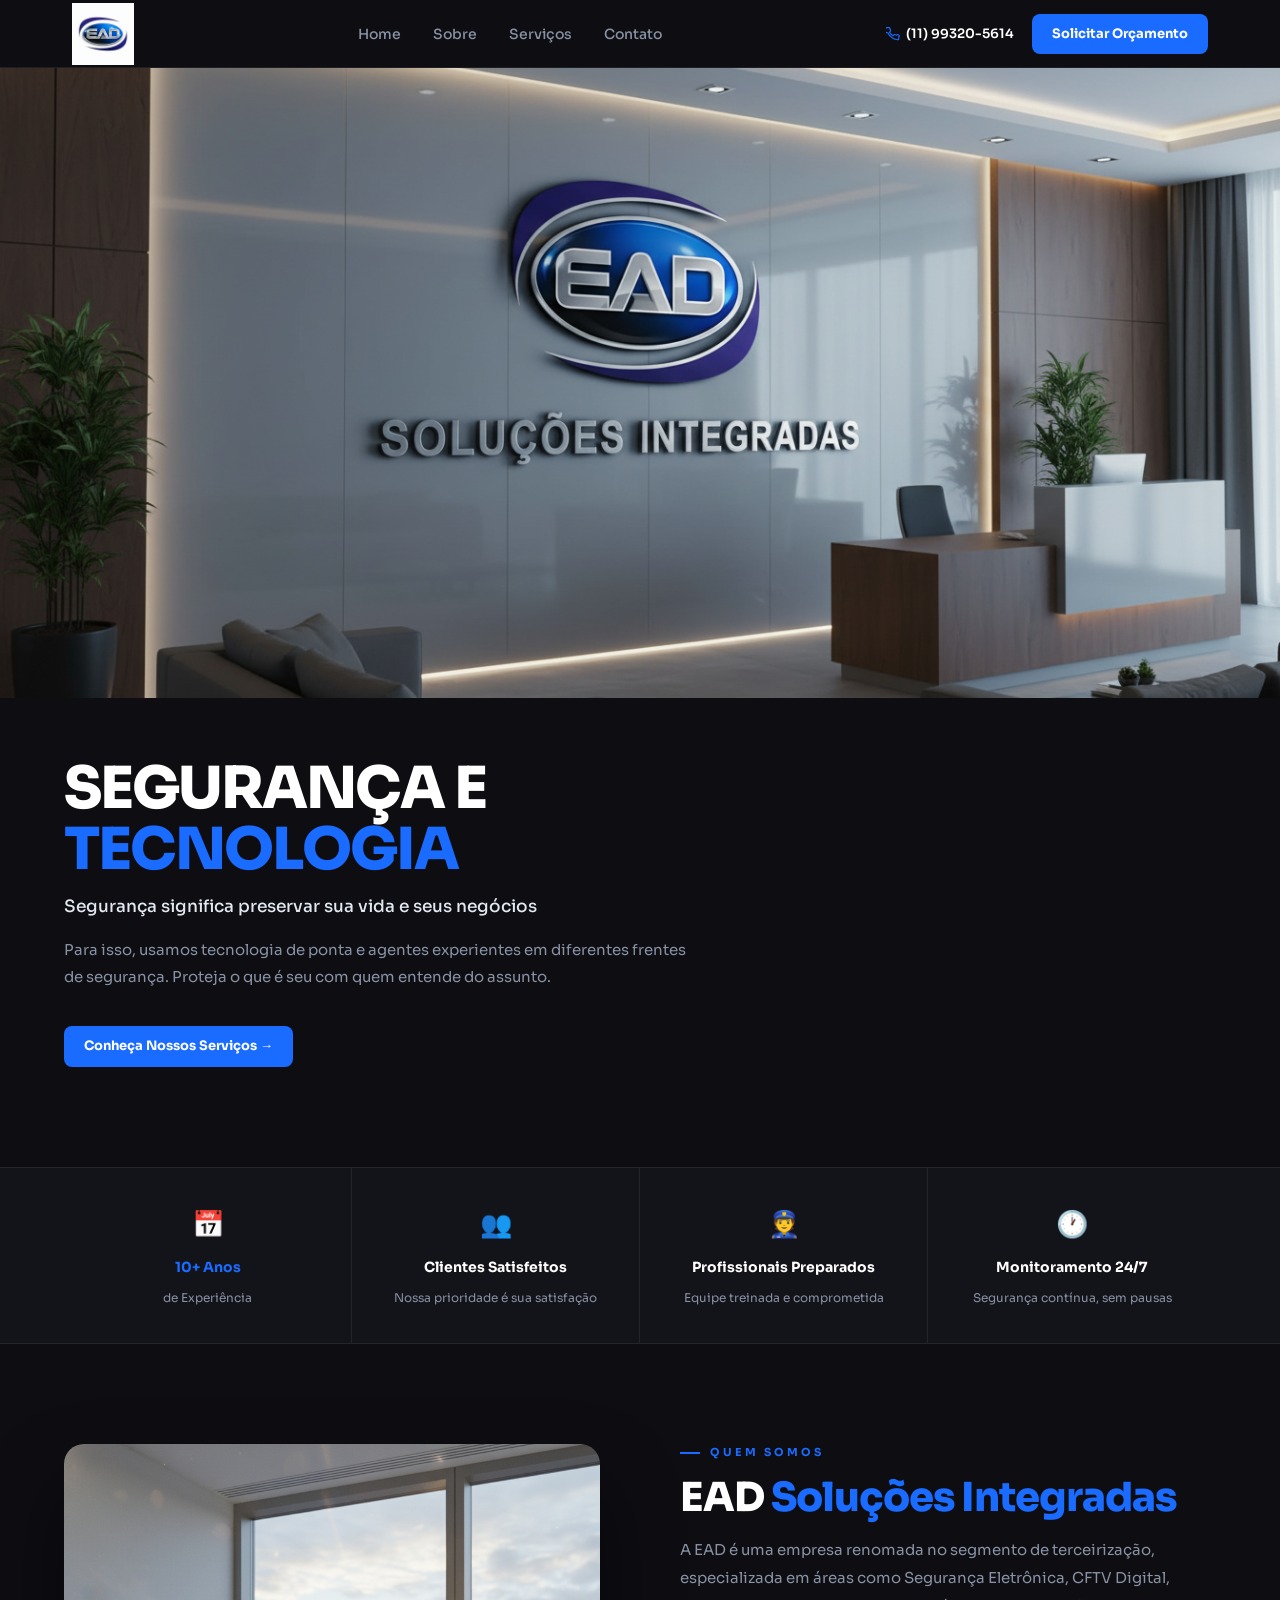
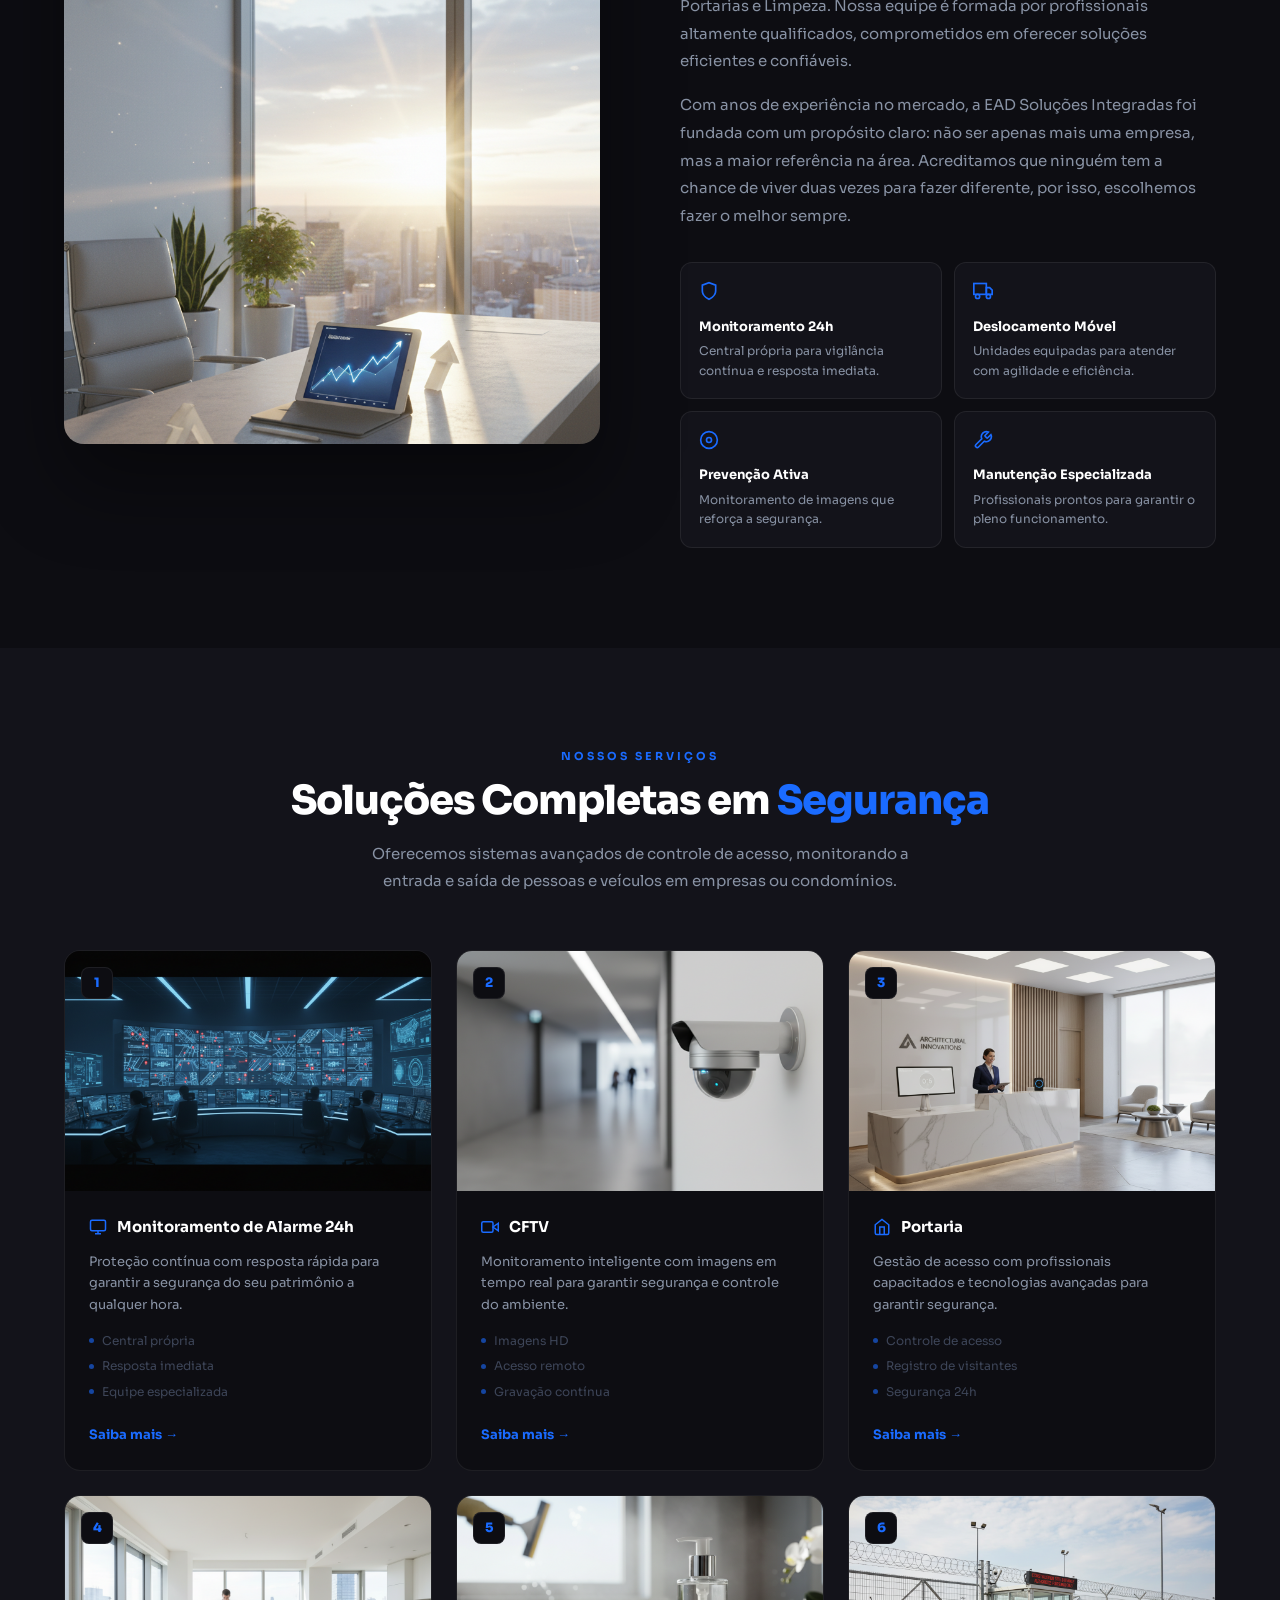
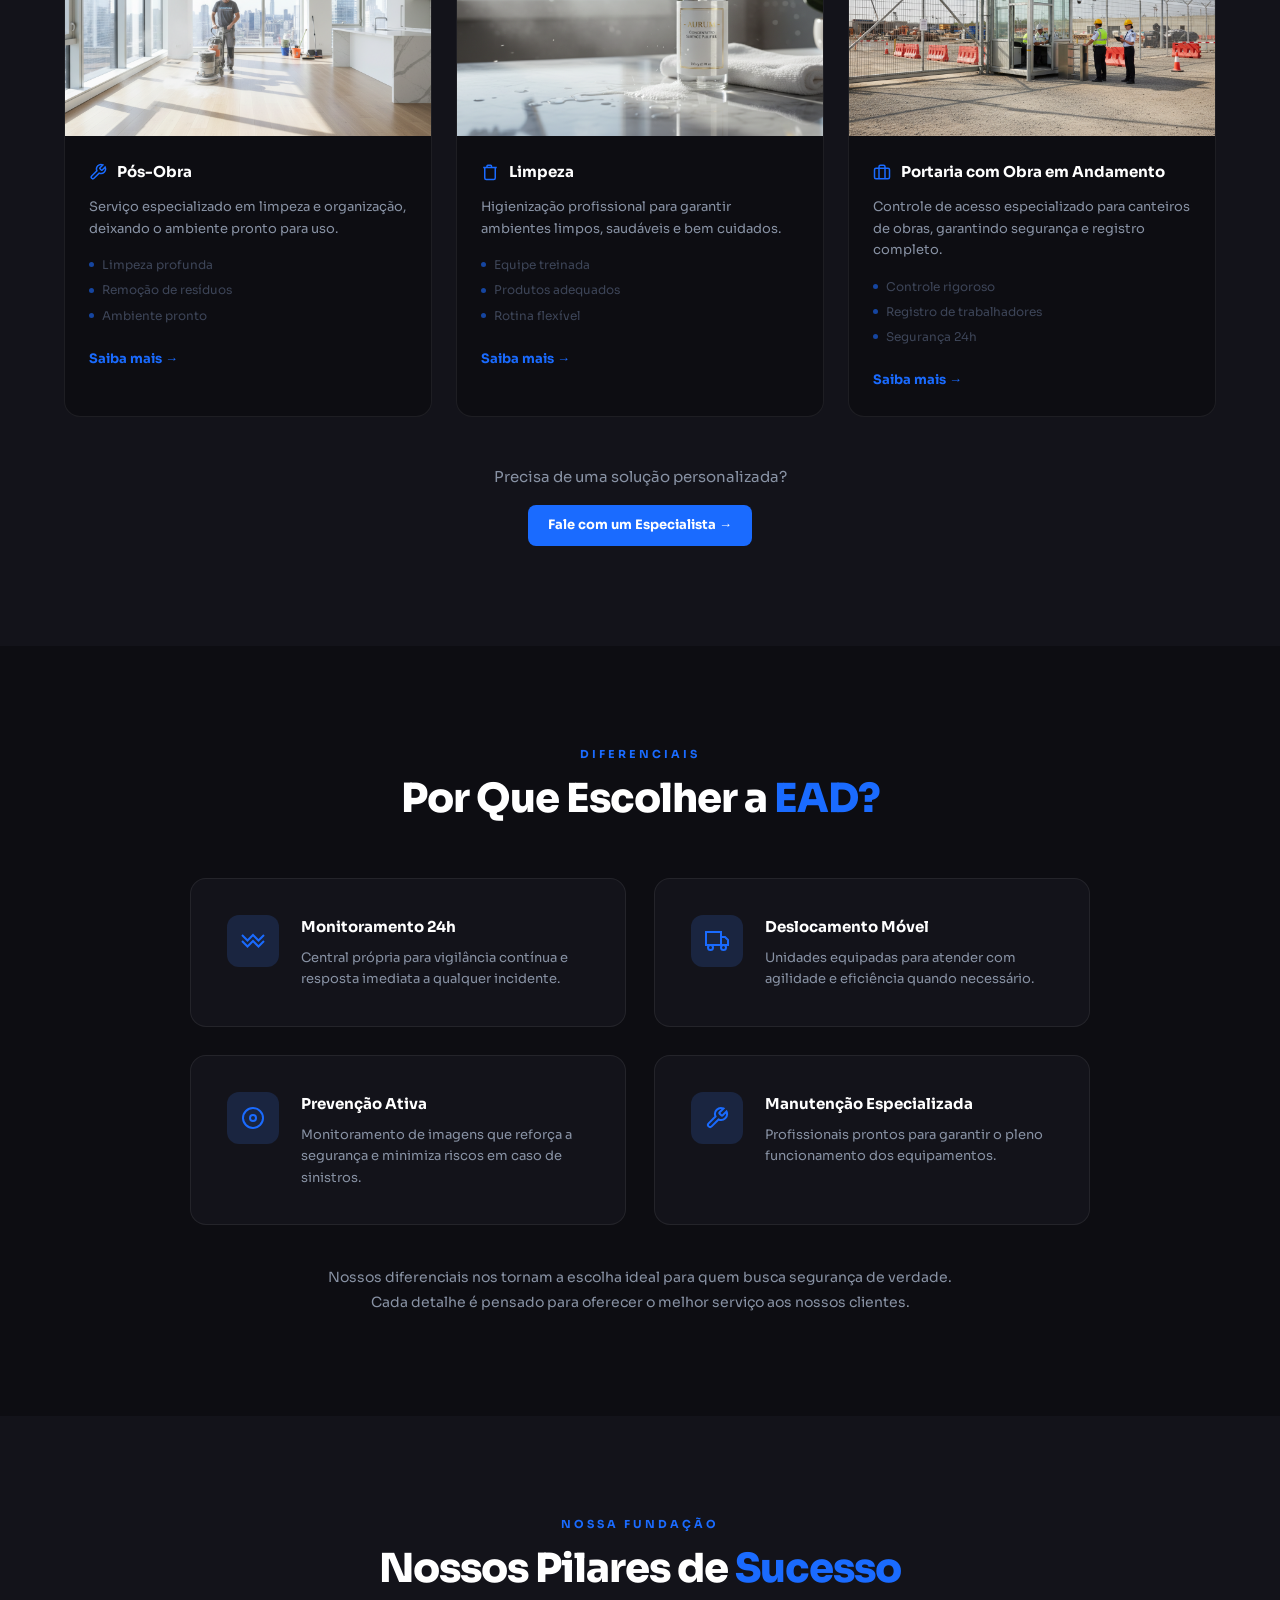
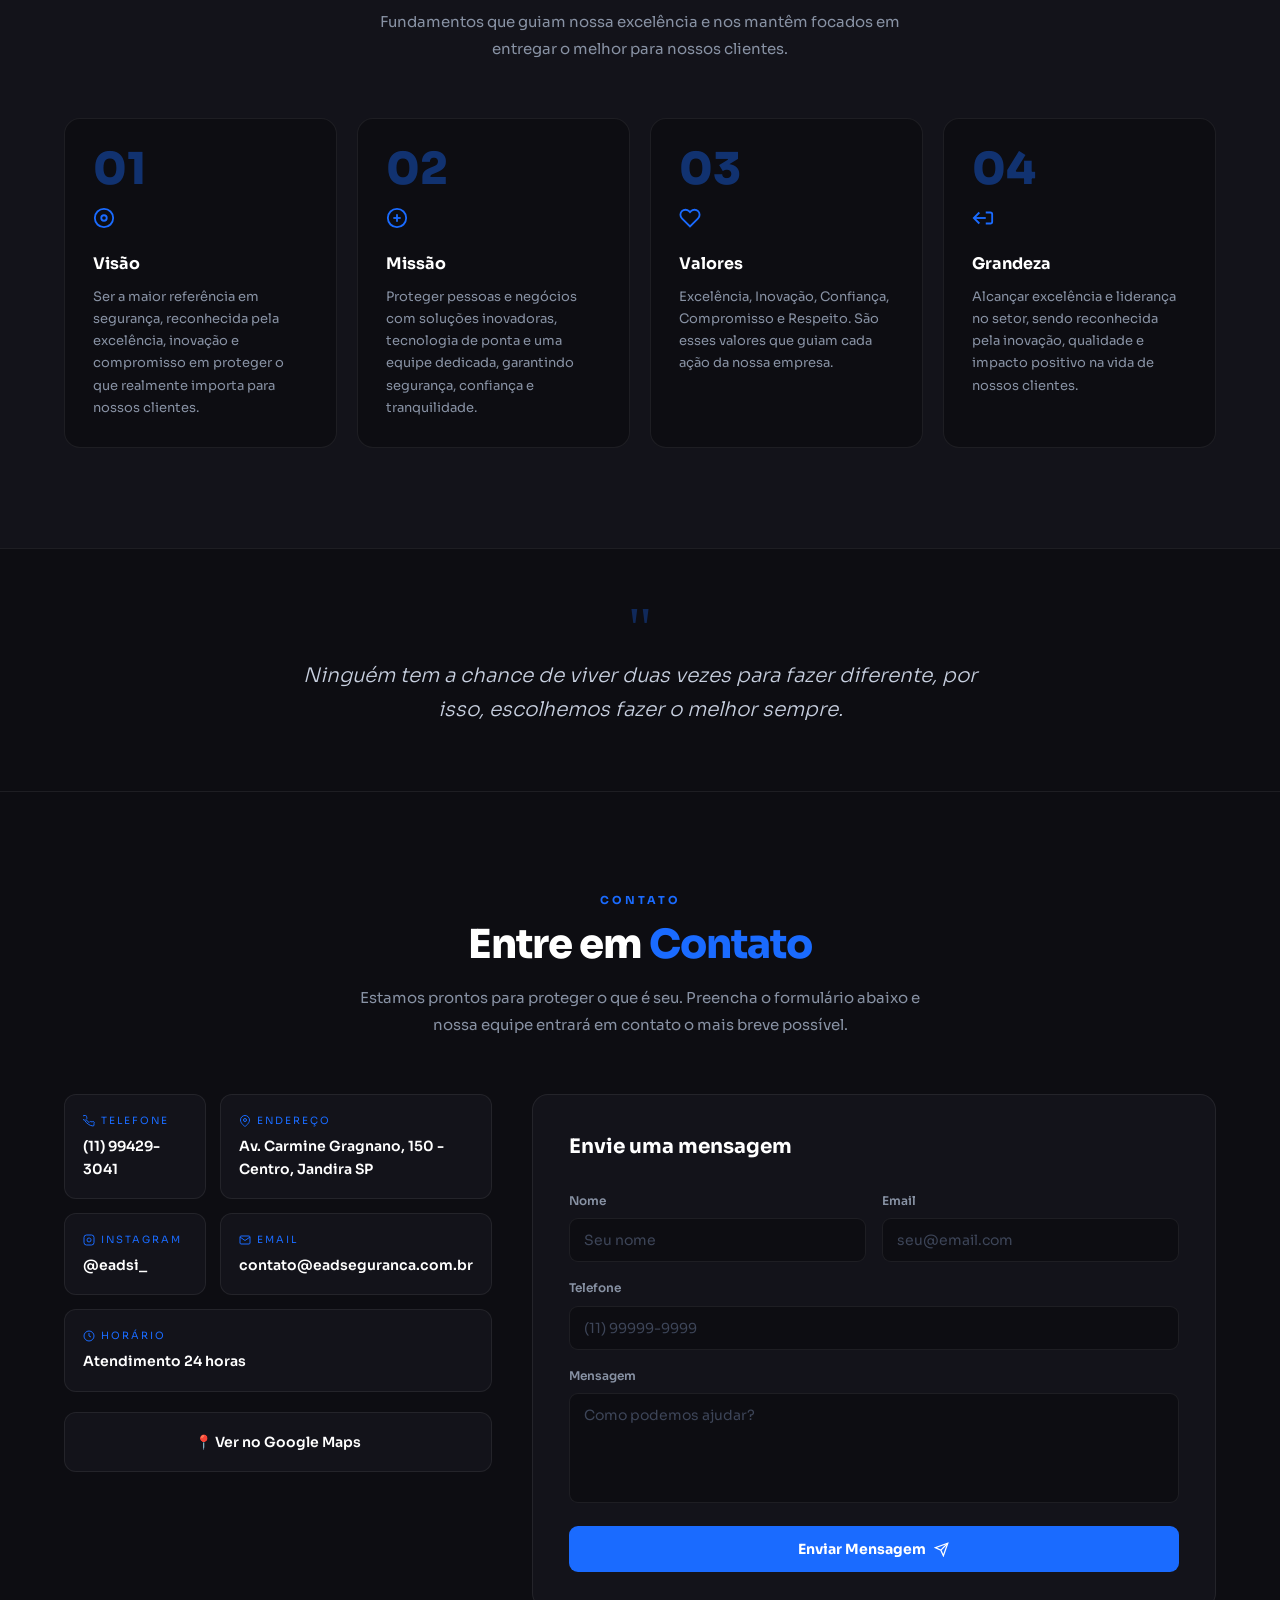
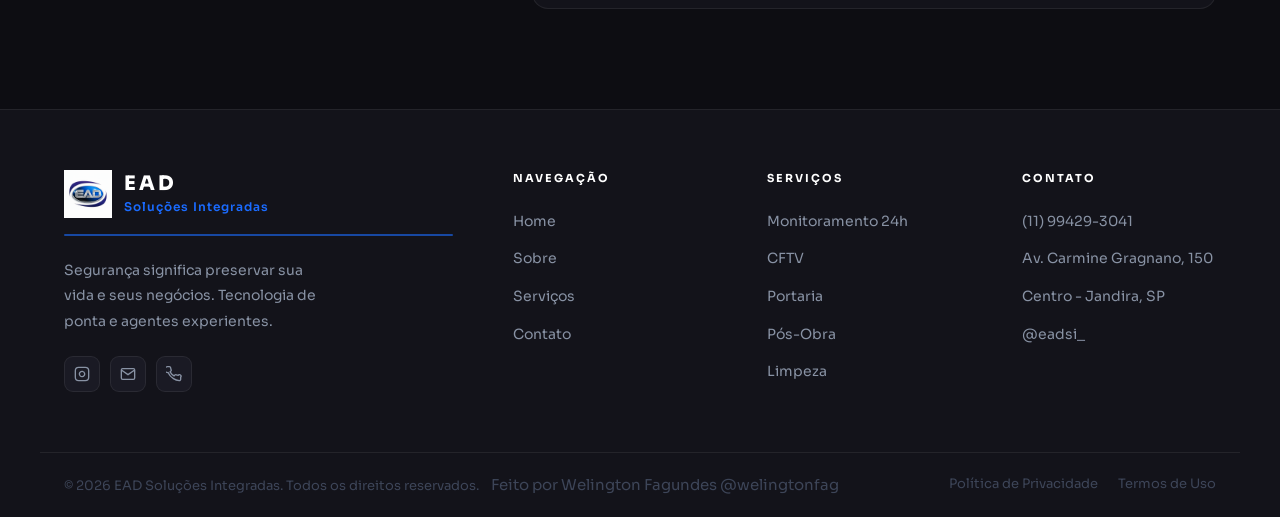
==== index.html @ 801113e3 "Update index.html" ====
<!DOCTYPE html>
<html lang="pt-BR">
<head>
<meta charset="UTF-8">
<meta name="viewport" content="width=device-width, initial-scale=1.0">
<title>EAD Soluções Integradas</title>
<link href="https://fonts.googleapis.com/css2?family=Sora:wght@300;400;500;600;700;800&display=swap" rel="stylesheet">
<style>
:root{--blue:#1a6bff;--blue-dark:#1455cc;--bg:#0d0d12;--bg2:#13131a;--border:rgba(255,255,255,0.07);--muted:#8892a4;--subtle:#3d4558;--max:1200px}
*,*::before,*::after{margin:0;padding:0;box-sizing:border-box}
html{scroll-behavior:smooth}
body{background:var(--bg);color:#fff;font-family:'Sora',sans-serif;overflow-x:hidden;line-height:1.6}
img{display:block}a{text-decoration:none;color:inherit}
::-webkit-scrollbar{width:3px}::-webkit-scrollbar-thumb{background:var(--blue)}
.container{max-width:var(--max);margin:0 auto;padding:0 24px}
nav{position:fixed;top:0;left:0;right:0;z-index:999;background:#0d0d12;border-bottom:1px solid var(--border);height:68px}
.nav-inner{max-width:var(--max);margin:0 auto;padding:0 32px;height:68px;display:flex;align-items:center;justify-content:space-between}
.logo{display:flex;align-items:center;gap:12px}
.logo-text .l1{font-size:20px;font-weight:800;letter-spacing:3px;color:#fff;line-height:1.1}
.logo-text .l2{font-size:12px;color:var(--blue);font-weight:600;letter-spacing:1px;margin-top:2px}
.nav-menu{display:flex;align-items:center;gap:32px;list-style:none}
.nav-menu a{font-size:14px;font-weight:500;color:var(--muted);transition:color .2s}
.nav-menu a:hover{color:#fff}
.nav-right{display:flex;align-items:center;gap:18px}
.nav-tel{font-size:13px;font-weight:600;color:#fff;display:flex;align-items:center;gap:6px}
.nav-tel svg{color:var(--blue)}
.btn{display:inline-flex;align-items:center;gap:6px;padding:10px 20px;border-radius:8px;font-family:'Sora',sans-serif;font-size:13px;font-weight:700;cursor:pointer;border:none;transition:all .2s}
.btn-primary{background:var(--blue);color:#fff}
.btn-primary:hover{background:var(--blue-dark);transform:translateY(-1px)}
.btn-ghost{background:transparent;border:1px solid rgba(255,255,255,0.2);color:#fff}
.btn-ghost:hover{border-color:var(--blue);color:var(--blue)}
.hamburger{display:none;flex-direction:column;gap:5px;cursor:pointer;padding:4px}
.hamburger span{display:block;width:22px;height:2px;background:#fff;border-radius:2px}
.hero{padding-top:68px}
.hero-img{width:100%;height:70vh;object-fit:cover;object-position:center center;display:block}
.hero-content{max-width:var(--max);margin:0 auto;padding:60px 24px 0}
.hero-label{font-size:11px;font-weight:700;color:var(--blue);letter-spacing:3px;text-transform:uppercase;margin-bottom:20px;display:flex;align-items:center;gap:10px}
.hero-label::before{display:none}
.hero h1{font-size:58px;font-weight:800;line-height:1.06;letter-spacing:-2px;margin-bottom:12px;color:#fff}
.hero h1 .accent{color:var(--blue);display:block}
.hero-sub{font-size:17px;color:#e2e8f0;font-weight:500;margin-bottom:16px}
.hero-desc{font-size:15px;color:var(--muted);line-height:1.8;margin-bottom:36px;max-width:640px}
.hero-btns{display:flex;gap:12px;margin-bottom:40px;flex-wrap:wrap}
.hero-meta{display:flex;gap:24px;align-items:center;flex-wrap:wrap;margin-bottom:48px}
.hero-meta-item{display:flex;align-items:center;gap:7px;font-size:13px;color:var(--muted)}
.hero-meta-item svg{color:var(--blue);flex-shrink:0}
.pillars-bar{background:var(--bg2);border-top:1px solid var(--border);border-bottom:1px solid var(--border)}
.pillars-bar-inner{max-width:var(--max);margin:0 auto;padding:0 24px;display:grid;grid-template-columns:repeat(4,1fr)}
.pbar-item{padding:36px 24px;text-align:center;border-right:1px solid var(--border);display:flex;flex-direction:column;align-items:center;gap:10px}
.pbar-item:last-child{border-right:none}
.pbar-icon{font-size:26px}
.pbar-title{font-size:14px;font-weight:700;color:#fff}
.pbar-sub{font-size:12px;color:var(--muted)}
section{padding:100px 0}
.section-tag{font-size:11px;font-weight:700;color:var(--blue);letter-spacing:3px;text-transform:uppercase;margin-bottom:14px;display:flex;align-items:center;gap:10px}
.section-tag::before{content:'';display:block;width:20px;height:2px;background:var(--blue)}
.section-title{font-size:40px;font-weight:800;line-height:1.12;letter-spacing:-1px;margin-bottom:16px}
.section-title .accent{color:var(--blue)}
.section-desc{font-size:15px;color:var(--muted);line-height:1.8;max-width:580px}
.sobre{background:var(--bg)}
.sobre-inner{max-width:var(--max);margin:0 auto;padding:100px 24px;display:grid;grid-template-columns:1fr 1fr;gap:80px;align-items:start}
.sobre-img-wrap{position:relative}
.sobre-img-frame{border-radius:20px;overflow:hidden;box-shadow:0 40px 80px rgba(0,0,0,0.4)}
.sobre-img-frame img{width:100%;height:600px;object-fit:cover;object-position:top center}
.servicos{background:var(--bg2)}
.servicos-header{text-align:center;margin-bottom:56px}
.servicos-header .section-tag{justify-content:center}
.servicos-header .section-tag::before{display:none}
.servicos-header .section-desc{margin:0 auto}
.servicos-grid{display:grid;grid-template-columns:repeat(3,1fr);gap:24px}
.scard{background:var(--bg);border-radius:16px;overflow:hidden;border:1px solid var(--border);transition:transform .3s,border-color .3s,box-shadow .3s}
.scard:hover{transform:translateY(-6px);border-color:rgba(26,107,255,.3);box-shadow:0 20px 60px rgba(0,0,0,0.4)}
.scard-img-wrap{position:relative;overflow:hidden}
.scard-img{width:100%;height:240px;object-fit:cover;display:block}
.scard-num{position:absolute;top:16px;left:16px;background:#0d0d12;width:32px;height:32px;border-radius:8px;display:flex;align-items:center;justify-content:center;font-size:13px;font-weight:800;color:var(--blue);border:1px solid var(--border)}
.scard-body{padding:24px}
.scard-title{display:flex;align-items:center;gap:10px;margin-bottom:12px}
.scard-title svg{color:var(--blue);flex-shrink:0;width:18px;height:18px}
.scard-title h3{font-size:15px;font-weight:700}
.scard-body>p{font-size:13px;color:var(--muted);line-height:1.65;margin-bottom:16px}
.scard-tags{display:flex;flex-direction:column;gap:6px;margin-bottom:20px}
.scard-tag{font-size:12px;color:var(--subtle);display:flex;align-items:center;gap:8px}
.scard-tag::before{content:'';width:5px;height:5px;border-radius:50%;background:rgba(26,107,255,.6);flex-shrink:0}
.scard-link{font-size:13px;font-weight:700;color:var(--blue);display:inline-flex;align-items:center;gap:6px;cursor:pointer;background:none;border:none;font-family:'Sora',sans-serif;transition:gap .2s}
.scard-link:hover{gap:10px}
.servicos-cta{text-align:center;margin-top:48px}
.servicos-cta p{font-size:15px;color:var(--muted);margin-bottom:16px}
.modal-overlay{display:none;position:fixed;inset:0;background:#000000cc;z-index:1000;align-items:center;justify-content:center;padding:24px}
.modal-overlay.open{display:flex}
.modal-box{background:var(--bg2);border:1px solid var(--border);border-radius:20px;padding:40px;max-width:560px;width:100%;position:relative;max-height:80vh;overflow-y:auto}
.modal-close{position:absolute;top:16px;right:16px;background:#1a1a24;border:none;color:#fff;width:32px;height:32px;border-radius:8px;cursor:pointer;font-size:18px;display:flex;align-items:center;justify-content:center}
.modal-icon{color:var(--blue);margin-bottom:16px}
.modal-icon svg{width:32px;height:32px}
.modal-box h3{font-size:22px;font-weight:800;margin-bottom:12px}
.modal-box p{font-size:14px;color:var(--muted);line-height:1.8;margin-bottom:12px}
.modal-tags{display:flex;flex-wrap:wrap;gap:8px;margin-top:20px}
.modal-tag{background:#1a2540;border:1px solid rgba(26,107,255,.2);color:var(--blue);padding:6px 14px;border-radius:20px;font-size:12px;font-weight:600}
.diferenciais{background:var(--bg)}
.dif-header{text-align:center;margin-bottom:56px}
.dif-header .section-tag{justify-content:center}
.dif-header .section-tag::before{display:none}
.dif-grid{display:grid;grid-template-columns:repeat(2,1fr);gap:28px;max-width:900px;margin:0 auto}
.dif-card{background:var(--bg2);border:1px solid var(--border);border-radius:16px;padding:36px;display:flex;gap:22px;align-items:flex-start;transition:border-color .2s}
.dif-card:hover{border-color:rgba(26,107,255,.35)}
.dif-icon-wrap{width:52px;height:52px;flex-shrink:0;background:#1a2540;border-radius:12px;display:flex;align-items:center;justify-content:center;color:var(--blue)}
.dif-icon-wrap svg{width:24px;height:24px}
.dif-card h3{font-size:15px;font-weight:700;margin-bottom:8px}
.dif-card p{font-size:13px;color:var(--muted);line-height:1.65}
.dif-footer{text-align:center;margin-top:40px;color:var(--muted);font-size:14px;line-height:1.8}
.pilares{background:var(--bg2)}
.pilares-header{text-align:center;margin-bottom:56px}
.pilares-header .section-tag{justify-content:center}
.pilares-header .section-tag::before{display:none}
.pilares-header .section-desc{margin:0 auto}
.pilares-grid{display:grid;grid-template-columns:repeat(4,1fr);gap:20px}
.pilar-card{background:var(--bg);border:1px solid var(--border);border-radius:16px;padding:28px;transition:border-color .2s,transform .2s}
.pilar-card:hover{border-color:rgba(26,107,255,.35);transform:translateY(-3px)}
.pilar-num{font-size:44px;font-weight:900;color:rgba(26,107,255,.4);line-height:1;margin-bottom:16px}
.pilar-icon{color:var(--blue);margin-bottom:14px}
.pilar-icon svg{width:22px;height:22px}
.pilar-card h3{font-size:16px;font-weight:700;margin-bottom:10px}
.pilar-card p{font-size:13px;color:var(--muted);line-height:1.7}
.quote-section{background:var(--bg);border-top:1px solid var(--border);border-bottom:1px solid var(--border);padding:64px 24px;text-align:center}
.quote-inner{max-width:720px;margin:0 auto}
.quote-mark{font-size:60px;color:var(--blue);opacity:.3;line-height:.5;margin-bottom:16px;font-family:Georgia,serif}
.quote-section blockquote{font-size:20px;font-style:italic;color:#c8d0e0;line-height:1.7;font-weight:300}
.contato{background:var(--bg)}
.contato-header{text-align:center;margin-bottom:56px}
.contato-header .section-tag{justify-content:center}
.contato-header .section-tag::before{display:none}
.contato-header .section-desc{margin:0 auto}
.contato-grid{display:grid;grid-template-columns:1fr 1.6fr;gap:40px}
.contact-info-grid{display:grid;grid-template-columns:1fr 1fr;gap:14px;margin-bottom:20px}
.ccard{background:var(--bg2);border:1px solid var(--border);border-radius:12px;padding:18px;transition:border-color .2s}
.ccard:hover{border-color:rgba(26,107,255,.35)}
.ccard-label{font-size:10px;color:var(--blue);letter-spacing:2px;text-transform:uppercase;margin-bottom:6px;display:flex;align-items:center;gap:6px}
.ccard-label svg{width:12px;height:12px}
.ccard-value{font-size:14px;font-weight:600;color:#fff}
.ccard-full{grid-column:span 2}
.map-frame{display:none}
.map-link{display:flex;background:var(--bg2);border:1px solid var(--border);border-radius:12px;padding:18px;align-items:center;justify-content:center;color:#fff;text-decoration:none;font-weight:600;font-size:14px;margin-top:14px;gap:10px}
.form-box{background:var(--bg2);border:1px solid var(--border);border-radius:16px;padding:36px}
.form-box h3{font-size:20px;font-weight:700;margin-bottom:28px}
.form-row{display:grid;grid-template-columns:1fr 1fr;gap:16px}
.fg{margin-bottom:16px}
.fg label{display:block;font-size:12px;color:var(--muted);margin-bottom:8px;font-weight:600}
.fg input,.fg textarea{width:100%;background:var(--bg);border:1px solid var(--border);color:#fff;padding:12px 14px;border-radius:9px;font-family:'Sora',sans-serif;font-size:14px;outline:none;transition:border-color .2s}
.fg input:focus,.fg textarea:focus{border-color:var(--blue)}
.fg input::placeholder,.fg textarea::placeholder{color:var(--subtle)}
.fg textarea{height:110px;resize:none}
.btn-submit{width:100%;background:var(--blue);color:#fff;border:none;padding:14px;font-family:'Sora',sans-serif;font-size:14px;font-weight:700;cursor:pointer;border-radius:9px;transition:background .2s;display:flex;align-items:center;justify-content:center;gap:8px}
.btn-submit:hover{background:var(--blue-dark)}
.footer{background:var(--bg2);border-top:1px solid var(--border)}
.footer-main{max-width:var(--max);margin:0 auto;padding:60px 24px;display:grid;grid-template-columns:2fr 1fr 1fr 1fr;gap:60px}
.footer-brand-logo{display:flex;align-items:center;gap:12px;margin-bottom:16px}
.footer-brand-logo .l1{font-size:20px;font-weight:800;letter-spacing:3px;color:#fff;line-height:1.1}
.footer-brand-logo .l2{font-size:12px;color:var(--blue);font-weight:600;letter-spacing:1px;margin-top:2px}
.footer-brand p{font-size:14px;color:var(--muted);line-height:1.8;margin-bottom:22px;max-width:260px}
.footer-divider{width:100%;height:2px;background:var(--blue);border-radius:2px;margin-bottom:22px;opacity:.6}
.socials{display:flex;gap:10px}
.social-link{width:36px;height:36px;border-radius:9px;background:#1a1a24;border:1px solid var(--border);display:flex;align-items:center;justify-content:center;color:var(--muted);transition:all .2s}
.social-link:hover{background:#1a2540;color:var(--blue);border-color:rgba(26,107,255,.3)}
.social-link svg{width:16px;height:16px}
.footer-col h4{font-size:11px;font-weight:700;letter-spacing:2px;text-transform:uppercase;color:#fff;margin-bottom:20px}
.footer-col ul{list-style:none;display:flex;flex-direction:column;gap:12px}
.footer-col ul a{font-size:14px;color:var(--muted);transition:color .2s}
.footer-col ul a:hover{color:#fff}
.footer-bottom{border-top:1px solid var(--border);max-width:var(--max);margin:0 auto;padding:20px 24px;display:flex;justify-content:space-between;align-items:center}
.footer-bottom p{font-size:13px;color:var(--subtle)}
.footer-bottom-links{display:flex;gap:20px}
.footer-bottom-links a{font-size:13px;color:var(--subtle);transition:color .2s}
.footer-bottom-links a:hover{color:#fff}
.mobile-menu{display:none;position:fixed;top:68px;left:0;right:0;bottom:0;background:#0d0d12;z-index:998;padding:32px 24px;flex-direction:column;gap:8px;overflow-y:auto}
.mobile-menu.open{display:flex}
.mobile-menu a{font-size:16px;font-weight:600;color:var(--muted);padding:12px 0;border-bottom:1px solid var(--border)}
.mobile-menu .btn{margin-top:16px;justify-content:center;font-size:15px;padding:14px}
@media(max-width:1024px){
  .hero h1{font-size:40px}
  .hero-content{padding:40px 24px 60px}
  .pillars-bar-inner{grid-template-columns:repeat(2,1fr)}
  .sobre-inner{grid-template-columns:1fr;padding:60px 24px;gap:48px}
  .servicos-grid{grid-template-columns:repeat(2,1fr)}
  .pilares-grid{grid-template-columns:repeat(2,1fr)}
  .contato-grid{grid-template-columns:1fr}
  .footer-main{grid-template-columns:1fr 1fr;gap:40px;padding:40px 24px}
}
@media(max-width:768px){
  html,body{overflow-x:hidden;width:100%}
  .nav-menu,.nav-tel{display:none}
  .hamburger{display:flex}
  .nav-inner{padding:0 16px}
  .hero-img{height:56vw;min-height:200px;max-height:320px}
  .hero-content{padding:28px 16px 40px}
  .hero h1{font-size:26px;letter-spacing:-1px}
  .hero-sub{font-size:14px}
  .hero-desc{font-size:13px;margin-bottom:24px}
  .hero-btns{flex-direction:column}
  .hero-btns .btn{justify-content:center;width:100%}
  .hero-meta{gap:12px;margin-bottom:28px}
  .pillars-bar-inner{grid-template-columns:1fr 1fr}
  .pbar-item{padding:18px 10px}
  .pbar-title{font-size:11px}
  .pbar-sub{font-size:10px}
  .sobre-inner{padding:40px 16px;gap:28px}
  .sobre-img-frame img{height:260px}
  section{padding:48px 0}
  .container{padding:0 16px}
  .section-title{font-size:24px}
  .servicos-grid{grid-template-columns:1fr}
  .scard-img{height:180px}
  .dif-grid{grid-template-columns:1fr}
  .dif-card{padding:20px;gap:14px}
  .pilares-grid{grid-template-columns:1fr}
  .quote-section{padding:40px 16px}
  .quote-section blockquote{font-size:15px}
  .contact-info-grid{grid-template-columns:1fr}
  .ccard-full{grid-column:auto}
  .form-row{grid-template-columns:1fr}
  .footer-main{grid-template-columns:1fr;gap:28px;padding:36px 16px}
  .footer-bottom{flex-direction:column;gap:10px;text-align:center;padding:16px}
  .footer-bottom-links{flex-wrap:wrap;justify-content:center}
}
</style>
</head><body>
<div class="modal-overlay" id="modal" onclick="if(event.target===this)closeModal()">
  <div class="modal-box">
    <button class="modal-close" onclick="closeModal()">×</button>
    <div class="modal-icon" id="modal-icon"></div>
    <h3 id="modal-title"></h3>
    <div id="modal-body"></div>
    <div class="modal-tags" id="modal-tags"></div>
  </div>
</div>
<nav>
  <div class="nav-inner">
    <a href="#inicio" class="logo">
      <img src="./logo-ead.png" alt="EAD" style="height:62px;width:auto">
      
    </a>
    <ul class="nav-menu">
      <li><a href="#inicio">Home</a></li>
      <li><a href="#sobre">Sobre</a></li>
      <li><a href="#servicos">Serviços</a></li>
      <li><a href="#contato">Contato</a></li>
    </ul>
    <div class="nav-right">
      <div class="nav-tel">
        <svg width="14" height="14" fill="none" stroke="currentColor" stroke-width="2" viewBox="0 0 24 24"><path d="M22 16.92v3a2 2 0 01-2.18 2 19.79 19.79 0 01-8.63-3.07A19.5 19.5 0 013.07 9.81 2 2 0 012 1h3a2 2 0 012 1.72c.127.96.361 1.903.7 2.81a2 2 0 01-.45 2.11L6.09 8.91a16 16 0 006 6l1.27-1.27a2 2 0 012.11-.45c.907.339 1.85.573 2.81.7A2 2 0 0122 16.92z"/></svg>
        (11) 99320-5614
      </div>
      <a href="#contato" class="btn btn-primary">Solicitar Orçamento</a>
      <div class="hamburger" onclick="toggleMenu()"><span></span><span></span><span></span></div>
    </div>
  </div>
</nav>
<div class="mobile-menu" id="mobileMenu">
  <a href="#inicio" onclick="toggleMenu()">Home</a>
  <a href="#sobre" onclick="toggleMenu()">Sobre</a>
  <a href="#servicos" onclick="toggleMenu()">Serviços</a>
  <a href="#contato" onclick="toggleMenu()">Contato</a>
  <a href="#contato" class="btn btn-primary" onclick="toggleMenu()">Solicitar Orçamento</a>
</div>
<section class="hero" id="inicio">
  <img class="hero-img" src="./corporate-background.png" alt="EAD Soluções Integradas">
  <div class="hero-content">
    
    <h1>SEGURANÇA E<span class="accent">TECNOLOGIA</span></h1>
    <p class="hero-sub">Segurança significa preservar sua vida e seus negócios</p>
    <p class="hero-desc">Para isso, usamos tecnologia de ponta e agentes experientes em diferentes frentes de segurança. Proteja o que é seu com quem entende do assunto.</p>
    <div class="hero-btns" style="margin-bottom:0">
      <a href="#servicos" class="btn btn-primary">Conheça Nossos Serviços →</a>
      
    </div>
    <div class="hero-meta" style="display:none">
      <div class="hero-meta-item">
        <svg width="14" height="14" fill="none" stroke="currentColor" stroke-width="2" viewBox="0 0 24 24"><path d="M22 16.92v3a2 2 0 01-2.18 2 19.79 19.79 0 01-8.63-3.07A19.5 19.5 0 013.07 9.81 2 2 0 012 1h3a2 2 0 012 1.72c.127.96.361 1.903.7 2.81a2 2 0 01-.45 2.11L6.09 8.91a16 16 0 006 6l1.27-1.27a2 2 0 012.11-.45c.907.339 1.85.573 2.81.7A2 2 0 0122 16.92z"/></svg>
        (11) 99320-5614
      </div>
      <a href="https://www.instagram.com/eadsi_?igsh=NGJyeWI3OXE2dTZ5" target="_blank" class="hero-meta-item" style="color:var(--muted);text-decoration:none">
        <svg width="14" height="14" fill="none" stroke="currentColor" stroke-width="2" viewBox="0 0 24 24"><rect x="2" y="2" width="20" height="20" rx="5"/><path d="M16 11.37A4 4 0 1112.63 8 4 4 0 0116 11.37z"/><line x1="17.5" y1="6.5" x2="17.51" y2="6.5"/></svg>
        @eadsi_
      </a>
    </div>
  </div>
</section>
<div class="pillars-bar">
  <div class="pillars-bar-inner">
    <div class="pbar-item"><span class="pbar-icon">📅</span><div class="pbar-title" style="color:#1a6bff">10+ Anos</div><div class="pbar-sub">de Experiência</div></div>
    <div class="pbar-item"><span class="pbar-icon">👥</span><div class="pbar-title">Clientes Satisfeitos</div><div class="pbar-sub">Nossa prioridade é sua satisfação</div></div>
    <div class="pbar-item"><span class="pbar-icon">👮</span><div class="pbar-title">Profissionais Preparados</div><div class="pbar-sub">Equipe treinada e comprometida</div></div>
    <div class="pbar-item"><span class="pbar-icon">🕐</span><div class="pbar-title">Monitoramento 24/7</div><div class="pbar-sub">Segurança contínua, sem pausas</div></div>
  </div>
</div>
<div class="sobre" id="sobre">
  <div class="sobre-inner">
    <div class="sobre-img-wrap">
      <div class="sobre-img-frame">
        <img src="./resultados.png" alt="EAD Soluções Integradas">
      </div>
    </div>
    <div>
      <div class="section-tag">Quem Somos</div>
      <h2 class="section-title">EAD <span class="accent">Soluções Integradas</span></h2>
      <p style="font-size:15px;color:var(--muted);line-height:1.85;margin-bottom:16px">A EAD é uma empresa renomada no segmento de terceirização, especializada em áreas como Segurança Eletrônica, CFTV Digital, Portarias e Limpeza. Nossa equipe é formada por profissionais altamente qualificados, comprometidos em oferecer soluções eficientes e confiáveis.</p>
      <p style="font-size:15px;color:var(--muted);line-height:1.85;margin-bottom:16px">Com anos de experiência no mercado, a EAD Soluções Integradas foi fundada com um propósito claro: não ser apenas mais uma empresa, mas a maior referência na área. Acreditamos que ninguém tem a chance de viver duas vezes para fazer diferente, por isso, escolhemos fazer o melhor sempre.</p>
      <div style="display:grid;grid-template-columns:1fr 1fr;gap:12px;margin-top:32px">
        <div style="background:var(--bg2);border:1px solid var(--border);border-radius:12px;padding:18px"><svg style="color:var(--blue);width:20px;height:20px;margin-bottom:8px" fill="none" stroke="currentColor" stroke-width="2" viewBox="0 0 24 24"><path d="M12 22s8-4 8-10V5l-8-3-8 3v7c0 6 8 10 8 10z"/></svg><div style="font-size:13px;font-weight:700;margin-bottom:4px">Monitoramento 24h</div><div style="font-size:12px;color:var(--muted)">Central própria para vigilância contínua e resposta imediata.</div></div>
        <div style="background:var(--bg2);border:1px solid var(--border);border-radius:12px;padding:18px"><svg style="color:var(--blue);width:20px;height:20px;margin-bottom:8px" fill="none" stroke="currentColor" stroke-width="2" viewBox="0 0 24 24"><rect x="1" y="3" width="15" height="13"/><polygon points="16 8 20 8 23 11 23 16 16 16 16 8"/><circle cx="5.5" cy="18.5" r="2.5"/><circle cx="18.5" cy="18.5" r="2.5"/></svg><div style="font-size:13px;font-weight:700;margin-bottom:4px">Deslocamento Móvel</div><div style="font-size:12px;color:var(--muted)">Unidades equipadas para atender com agilidade e eficiência.</div></div>
        <div style="background:var(--bg2);border:1px solid var(--border);border-radius:12px;padding:18px"><svg style="color:var(--blue);width:20px;height:20px;margin-bottom:8px" fill="none" stroke="currentColor" stroke-width="2" viewBox="0 0 24 24"><circle cx="12" cy="12" r="10"/><circle cx="12" cy="12" r="3"/></svg><div style="font-size:13px;font-weight:700;margin-bottom:4px">Prevenção Ativa</div><div style="font-size:12px;color:var(--muted)">Monitoramento de imagens que reforça a segurança.</div></div>
        <div style="background:var(--bg2);border:1px solid var(--border);border-radius:12px;padding:18px"><svg style="color:var(--blue);width:20px;height:20px;margin-bottom:8px" fill="none" stroke="currentColor" stroke-width="2" viewBox="0 0 24 24"><path d="M14.7 6.3a1 1 0 000 1.4l1.6 1.6a1 1 0 001.4 0l3.77-3.77a6 6 0 01-7.94 7.94l-6.91 6.91a2.12 2.12 0 01-3-3l6.91-6.91a6 6 0 017.94-7.94l-3.76 3.76z"/></svg><div style="font-size:13px;font-weight:700;margin-bottom:4px">Manutenção Especializada</div><div style="font-size:12px;color:var(--muted)">Profissionais prontos para garantir o pleno funcionamento.</div></div>
      </div>
    </div>
  </div>
</div><section class="servicos" id="servicos">
  <div class="container">
    <div class="servicos-header">
      <div class="section-tag">Nossos Serviços</div>
      <h2 class="section-title">Soluções Completas em <span class="accent">Segurança</span></h2>
      <p class="section-desc">Oferecemos sistemas avançados de controle de acesso, monitorando a entrada e saída de pessoas e veículos em empresas ou condomínios.</p>
    </div>
    <div class="servicos-grid">
      <div class="scard"><div class="scard-img-wrap"><img class="scard-img" src="./servico-alarme.png" alt="Monitoramento"><div class="scard-num">1</div></div><div class="scard-body"><div class="scard-title"><svg viewBox="0 0 24 24" fill="none" stroke="currentColor" stroke-width="2"><rect x="2" y="3" width="20" height="14" rx="2"/><line x1="8" y1="21" x2="16" y2="21"/><line x1="12" y1="17" x2="12" y2="21"/></svg><h3>Monitoramento de Alarme 24h</h3></div><p>Proteção contínua com resposta rápida para garantir a segurança do seu patrimônio a qualquer hora.</p><div class="scard-tags"><span class="scard-tag">Central própria</span><span class="scard-tag">Resposta imediata</span><span class="scard-tag">Equipe especializada</span></div><button class="scard-link" onclick="openModal('monitoramento')">Saiba mais →</button></div></div>
      <div class="scard"><div class="scard-img-wrap"><img class="scard-img" src="./servico-cftv.png" alt="CFTV"><div class="scard-num">2</div></div><div class="scard-body"><div class="scard-title"><svg viewBox="0 0 24 24" fill="none" stroke="currentColor" stroke-width="2"><path d="M23 7l-7 5 7 5V7z"/><rect x="1" y="5" width="15" height="14" rx="2"/></svg><h3>CFTV</h3></div><p>Monitoramento inteligente com imagens em tempo real para garantir segurança e controle do ambiente.</p><div class="scard-tags"><span class="scard-tag">Imagens HD</span><span class="scard-tag">Acesso remoto</span><span class="scard-tag">Gravação contínua</span></div><button class="scard-link" onclick="openModal('cftv')">Saiba mais →</button></div></div>
      <div class="scard"><div class="scard-img-wrap"><img class="scard-img" src="./servico-portaria.png" alt="Portaria"><div class="scard-num">3</div></div><div class="scard-body"><div class="scard-title"><svg viewBox="0 0 24 24" fill="none" stroke="currentColor" stroke-width="2"><path d="M3 9l9-7 9 7v11a2 2 0 01-2 2H5a2 2 0 01-2-2z"/><polyline points="9 22 9 12 15 12 15 22"/></svg><h3>Portaria</h3></div><p>Gestão de acesso com profissionais capacitados e tecnologias avançadas para garantir segurança.</p><div class="scard-tags"><span class="scard-tag">Controle de acesso</span><span class="scard-tag">Registro de visitantes</span><span class="scard-tag">Segurança 24h</span></div><button class="scard-link" onclick="openModal('portaria')">Saiba mais →</button></div></div>
      <div class="scard"><div class="scard-img-wrap"><img class="scard-img" src="./servico-pos-obra.png" alt="Pós-Obra"><div class="scard-num">4</div></div><div class="scard-body"><div class="scard-title"><svg viewBox="0 0 24 24" fill="none" stroke="currentColor" stroke-width="2"><path d="M14.7 6.3a1 1 0 000 1.4l1.6 1.6a1 1 0 001.4 0l3.77-3.77a6 6 0 01-7.94 7.94l-6.91 6.91a2.12 2.12 0 01-3-3l6.91-6.91a6 6 0 017.94-7.94l-3.76 3.76z"/></svg><h3>Pós-Obra</h3></div><p>Serviço especializado em limpeza e organização, deixando o ambiente pronto para uso.</p><div class="scard-tags"><span class="scard-tag">Limpeza profunda</span><span class="scard-tag">Remoção de resíduos</span><span class="scard-tag">Ambiente pronto</span></div><button class="scard-link" onclick="openModal('posobra')">Saiba mais →</button></div></div>
      <div class="scard"><div class="scard-img-wrap"><img class="scard-img" src="./servico-limpeza.png" alt="Limpeza"><div class="scard-num">5</div></div><div class="scard-body"><div class="scard-title"><svg viewBox="0 0 24 24" fill="none" stroke="currentColor" stroke-width="2"><polyline points="3 6 5 6 21 6"/><path d="M19 6v14a2 2 0 01-2 2H7a2 2 0 01-2-2V6m3 0V4a1 1 0 011-1h4a1 1 0 011 1v2"/></svg><h3>Limpeza</h3></div><p>Higienização profissional para garantir ambientes limpos, saudáveis e bem cuidados.</p><div class="scard-tags"><span class="scard-tag">Equipe treinada</span><span class="scard-tag">Produtos adequados</span><span class="scard-tag">Rotina flexível</span></div><button class="scard-link" onclick="openModal('limpeza')">Saiba mais →</button></div></div>
      <div class="scard"><div class="scard-img-wrap"><img class="scard-img" src="./servico-obra-andamento.png" alt="Portaria com Obra"><div class="scard-num">6</div></div><div class="scard-body"><div class="scard-title"><svg viewBox="0 0 24 24" fill="none" stroke="currentColor" stroke-width="2"><rect x="2" y="7" width="20" height="14" rx="2"/><path d="M16 21V5a2 2 0 00-2-2h-4a2 2 0 00-2 2v16"/></svg><h3>Portaria com Obra em Andamento</h3></div><p>Controle de acesso especializado para canteiros de obras, garantindo segurança e registro completo.</p><div class="scard-tags"><span class="scard-tag">Controle rigoroso</span><span class="scard-tag">Registro de trabalhadores</span><span class="scard-tag">Segurança 24h</span></div><button class="scard-link" onclick="openModal('portariaobra')">Saiba mais →</button></div></div>
    </div>
    <div class="servicos-cta"><p>Precisa de uma solução personalizada?</p><a href="#contato" class="btn btn-primary">Fale com um Especialista →</a></div>
  </div>
</section>
<section class="diferenciais">
  <div class="container">
    <div class="dif-header"><div class="section-tag">Diferenciais</div><h2 class="section-title">Por Que Escolher a <span class="accent">EAD?</span></h2></div>
    <div class="dif-grid">
      <div class="dif-card"><div class="dif-icon-wrap"><svg fill="none" stroke="currentColor" stroke-width="2" viewBox="0 0 24 24"><path d="M1 6l5.5 5.5L12 6l5.5 5.5L23 6"/><path d="M1 12l5.5 5.5L12 12l5.5 5.5L23 12"/></svg></div><div><h3>Monitoramento 24h</h3><p>Central própria para vigilância contínua e resposta imediata a qualquer incidente.</p></div></div>
      <div class="dif-card"><div class="dif-icon-wrap"><svg fill="none" stroke="currentColor" stroke-width="2" viewBox="0 0 24 24"><rect x="1" y="3" width="15" height="13"/><polygon points="16 8 20 8 23 11 23 16 16 16 16 8"/><circle cx="5.5" cy="18.5" r="2.5"/><circle cx="18.5" cy="18.5" r="2.5"/></svg></div><div><h3>Deslocamento Móvel</h3><p>Unidades equipadas para atender com agilidade e eficiência quando necessário.</p></div></div>
      <div class="dif-card"><div class="dif-icon-wrap"><svg fill="none" stroke="currentColor" stroke-width="2" viewBox="0 0 24 24"><circle cx="12" cy="12" r="10"/><circle cx="12" cy="12" r="3"/></svg></div><div><h3>Prevenção Ativa</h3><p>Monitoramento de imagens que reforça a segurança e minimiza riscos em caso de sinistros.</p></div></div>
      <div class="dif-card"><div class="dif-icon-wrap"><svg fill="none" stroke="currentColor" stroke-width="2" viewBox="0 0 24 24"><path d="M14.7 6.3a1 1 0 000 1.4l1.6 1.6a1 1 0 001.4 0l3.77-3.77a6 6 0 01-7.94 7.94l-6.91 6.91a2.12 2.12 0 01-3-3l6.91-6.91a6 6 0 017.94-7.94l-3.76 3.76z"/></svg></div><div><h3>Manutenção Especializada</h3><p>Profissionais prontos para garantir o pleno funcionamento dos equipamentos.</p></div></div>
    </div>
    <div class="dif-footer">Nossos diferenciais nos tornam a escolha ideal para quem busca segurança de verdade.<br>Cada detalhe é pensado para oferecer o melhor serviço aos nossos clientes.</div>
  </div>
</section>
<section class="pilares">
  <div class="container">
    <div class="pilares-header"><div class="section-tag">Nossa Fundação</div><h2 class="section-title">Nossos Pilares de <span class="accent">Sucesso</span></h2><p class="section-desc">Fundamentos que guiam nossa excelência e nos mantêm focados em entregar o melhor para nossos clientes.</p></div>
    <div class="pilares-grid">
      <div class="pilar-card"><div class="pilar-num">01</div><div class="pilar-icon"><svg viewBox="0 0 24 24" fill="none" stroke="currentColor" stroke-width="2"><circle cx="12" cy="12" r="10"/><circle cx="12" cy="12" r="3"/></svg></div><h3>Visão</h3><p>Ser a maior referência em segurança, reconhecida pela excelência, inovação e compromisso em proteger o que realmente importa para nossos clientes.</p></div>
      <div class="pilar-card"><div class="pilar-num">02</div><div class="pilar-icon"><svg viewBox="0 0 24 24" fill="none" stroke="currentColor" stroke-width="2"><circle cx="12" cy="12" r="10"/><line x1="12" y1="8" x2="12" y2="16"/><line x1="8" y1="12" x2="16" y2="12"/></svg></div><h3>Missão</h3><p>Proteger pessoas e negócios com soluções inovadoras, tecnologia de ponta e uma equipe dedicada, garantindo segurança, confiança e tranquilidade.</p></div>
      <div class="pilar-card"><div class="pilar-num">03</div><div class="pilar-icon"><svg viewBox="0 0 24 24" fill="none" stroke="currentColor" stroke-width="2"><path d="M20.84 4.61a5.5 5.5 0 00-7.78 0L12 5.67l-1.06-1.06a5.5 5.5 0 00-7.78 7.78l1.06 1.06L12 21.23l7.78-7.78 1.06-1.06a5.5 5.5 0 000-7.78z"/></svg></div><h3>Valores</h3><p>Excelência, Inovação, Confiança, Compromisso e Respeito. São esses valores que guiam cada ação da nossa empresa.</p></div>
      <div class="pilar-card"><div class="pilar-num">04</div><div class="pilar-icon"><svg viewBox="0 0 24 24" fill="none" stroke="currentColor" stroke-width="2"><polyline points="8 6 2 12 8 18"/><line x1="2" y1="12" x2="15" y2="12"/><path d="M15 6h5a2 2 0 012 2v8a2 2 0 01-2 2h-5"/></svg></div><h3>Grandeza</h3><p>Alcançar excelência e liderança no setor, sendo reconhecida pela inovação, qualidade e impacto positivo na vida de nossos clientes.</p></div>
    </div>
  </div>
</section>
<div class="quote-section"><div class="quote-inner"><div class="quote-mark">"</div><blockquote>Ninguém tem a chance de viver duas vezes para fazer diferente, por isso, escolhemos fazer o melhor sempre.</blockquote></div></div><section class="contato" id="contato">
  <div class="container">
    <div class="contato-header"><div class="section-tag">Contato</div><h2 class="section-title">Entre em <span class="accent">Contato</span></h2><p class="section-desc">Estamos prontos para proteger o que é seu. Preencha o formulário abaixo e nossa equipe entrará em contato o mais breve possível.</p></div>
    <div class="contato-grid">
      <div>
        <div class="contact-info-grid">
          <div class="ccard"><div class="ccard-label"><svg viewBox="0 0 24 24" fill="none" stroke="currentColor" stroke-width="2"><path d="M22 16.92v3a2 2 0 01-2.18 2 19.79 19.79 0 01-8.63-3.07A19.5 19.5 0 013.07 9.81 2 2 0 012 1h3a2 2 0 012 1.72c.127.96.361 1.903.7 2.81a2 2 0 01-.45 2.11L6.09 8.91a16 16 0 006 6l1.27-1.27a2 2 0 012.11-.45c.907.339 1.85.573 2.81.7A2 2 0 0122 16.92z"/></svg>Telefone</div><div class="ccard-value">(11) 99429-3041</div></div>
          <div class="ccard"><div class="ccard-label"><svg viewBox="0 0 24 24" fill="none" stroke="currentColor" stroke-width="2"><path d="M21 10c0 7-9 13-9 13s-9-6-9-13a9 9 0 0118 0z"/><circle cx="12" cy="10" r="3"/></svg>Endereço</div><div class="ccard-value">Av. Carmine Gragnano, 150 - Centro, Jandira SP</div></div>
          <div class="ccard"><div class="ccard-label"><svg viewBox="0 0 24 24" fill="none" stroke="currentColor" stroke-width="2"><rect x="2" y="2" width="20" height="20" rx="5"/><path d="M16 11.37A4 4 0 1112.63 8 4 4 0 0116 11.37z"/><line x1="17.5" y1="6.5" x2="17.51" y2="6.5"/></svg>Instagram</div><div class="ccard-value"><a href="https://www.instagram.com/eadsi_?igsh=NGJyeWI3OXE2dTZ5" target="_blank" style="color:#fff">@eadsi_</a></div></div>
          <div class="ccard"><div class="ccard-label"><svg viewBox="0 0 24 24" fill="none" stroke="currentColor" stroke-width="2"><path d="M4 4h16c1.1 0 2 .9 2 2v12c0 1.1-.9 2-2 2H4c-1.1 0-2-.9-2-2V6c0-1.1.9-2 2-2z"/><polyline points="22,6 12,13 2,6"/></svg>Email</div><div class="ccard-value">contato@eadseguranca.com.br</div></div>
          <div class="ccard ccard-full"><div class="ccard-label"><svg viewBox="0 0 24 24" fill="none" stroke="currentColor" stroke-width="2"><circle cx="12" cy="12" r="10"/><polyline points="12 6 12 12 16 14"/></svg>Horário</div><div class="ccard-value">Atendimento 24 horas</div></div>
        </div>
        <a href="https://maps.google.com/?q=Av.+Carmine+Gragnano,+150,+Jandira,+SP" target="_blank" class="map-link">📍 Ver no Google Maps</a>
      </div>
      <div class="form-box">
        <h3>Envie uma mensagem</h3>
        <div class="form-row">
          <div class="fg"><label>Nome</label><input id="f-nome" type="text" placeholder="Seu nome"></div>
          <div class="fg"><label>Email</label><input id="f-email" type="email" placeholder="seu@email.com"></div>
        </div>
        <div class="fg"><label>Telefone</label><input id="f-tel" type="tel" placeholder="(11) 99999-9999"></div>
        <div class="fg"><label>Mensagem</label><textarea id="f-msg" placeholder="Como podemos ajudar?"></textarea></div>
        <button class="btn-submit" onclick="enviarFormulario()">Enviar Mensagem <svg width="15" height="15" fill="none" stroke="currentColor" stroke-width="2" viewBox="0 0 24 24"><line x1="22" y1="2" x2="11" y2="13"/><polygon points="22 2 15 22 11 13 2 9 22 2"/></svg></button>
      </div>
    </div>
  </div>
</section>
<div class="footer">
  <div class="footer-main">
    <div class="footer-brand">
      <div class="footer-brand-logo">
        <img src="./logo-ead.png" alt="EAD" style="height:48px;width:auto">
        <div><div class="l1">EAD</div><div class="l2">Soluções Integradas</div></div>
      </div>
      <div class="footer-divider"></div>
      <p>Segurança significa preservar sua vida e seus negócios. Tecnologia de ponta e agentes experientes.</p>
      <div class="socials">
        <a href="https://www.instagram.com/eadsi_?igsh=NGJyeWI3OXE2dTZ5" class="social-link" target="_blank"><svg viewBox="0 0 24 24" fill="none" stroke="currentColor" stroke-width="2"><rect x="2" y="2" width="20" height="20" rx="5"/><path d="M16 11.37A4 4 0 1112.63 8 4 4 0 0116 11.37z"/><line x1="17.5" y1="6.5" x2="17.51" y2="6.5"/></svg></a>
        <a href="mailto:contato@eadseguranca.com.br" class="social-link"><svg viewBox="0 0 24 24" fill="none" stroke="currentColor" stroke-width="2"><path d="M4 4h16c1.1 0 2 .9 2 2v12c0 1.1-.9 2-2 2H4c-1.1 0-2-.9-2-2V6c0-1.1.9-2 2-2z"/><polyline points="22,6 12,13 2,6"/></svg></a>
        <a href="tel:11994293041" class="social-link"><svg viewBox="0 0 24 24" fill="none" stroke="currentColor" stroke-width="2"><path d="M22 16.92v3a2 2 0 01-2.18 2 19.79 19.79 0 01-8.63-3.07A19.5 19.5 0 013.07 9.81 2 2 0 012 1h3a2 2 0 012 1.72c.127.96.361 1.903.7 2.81a2 2 0 01-.45 2.11L6.09 8.91a16 16 0 006 6l1.27-1.27a2 2 0 012.11-.45c.907.339 1.85.573 2.81.7A2 2 0 0122 16.92z"/></svg></a>
      </div>
    </div>
    <div class="footer-col"><h4>Navegação</h4><ul><li><a href="#inicio">Home</a></li><li><a href="#sobre">Sobre</a></li><li><a href="#servicos">Serviços</a></li><li><a href="#contato">Contato</a></li></ul></div>
    <div class="footer-col"><h4>Serviços</h4><ul><li><a href="#servicos">Monitoramento 24h</a></li><li><a href="#servicos">CFTV</a></li><li><a href="#servicos">Portaria</a></li><li><a href="#servicos">Pós-Obra</a></li><li><a href="#servicos">Limpeza</a></li></ul></div>
    <div class="footer-col"><h4>Contato</h4><ul><li><a href="tel:11994293041">(11) 99429-3041</a></li><li><a href="#">Av. Carmine Gragnano, 150</a></li><li><a href="#">Centro - Jandira, SP</a></li><li><a href="https://www.instagram.com/eadsi_?igsh=NGJyeWI3OXE2dTZ5" target="_blank">@eadsi_</a></li></ul></div>
  </div>
  <div class="footer-bottom"><p>© 2026 EAD Soluções Integradas. Todos os direitos reservados. &nbsp;&nbsp; <span style="font-size:15px;opacity:1">Feito por Welington Fagundes <a href="https://instagram.com/welingtonfag" target="_blank" style="color:inherit">@welingtonfag</a></span></p><div class="footer-bottom-links"><a href="#">Política de Privacidade</a><a href="#">Termos de Uso</a></div></div>
</div>
<script>
function toggleMenu(){document.getElementById('mobileMenu').classList.toggle('open')}
function enviarFormulario(){
  const nome=document.getElementById('f-nome').value;
  const email=document.getElementById('f-email').value;
  const tel=document.getElementById('f-tel').value;
  const msg=document.getElementById('f-msg').value;
  if(!nome||!msg){alert('Preencha pelo menos o nome e a mensagem.');return;}
  const texto=`Olá! Vim pelo site da EAD Soluções Integradas.%0A%0ANome: ${encodeURIComponent(nome)}%0AEmail: ${encodeURIComponent(email)}%0ATelefone: ${encodeURIComponent(tel)}%0AMensagem: ${encodeURIComponent(msg)}`;
  window.open(`https://wa.me/5511994293041?text=${texto}`,'_blank');
window.location.href=`mailto:contato@eadseguranca.com.br?subject=Contato pelo site - ${encodeURIComponent(nome)}&body=${texto.replace(/%0A/g,'%0D%0A')}`;
}
const modalData={
  monitoramento:{icon:'<svg viewBox="0 0 24 24" fill="none" stroke="currentColor" stroke-width="2"><rect x="2" y="3" width="20" height="14" rx="2"/><line x1="8" y1="21" x2="16" y2="21"/><line x1="12" y1="17" x2="12" y2="21"/></svg>',title:'Monitoramento de Alarme 24h',body:'<p>Nossa central de monitoramento opera 24 horas por dia, 7 dias por semana, garantindo vigilância contínua do seu patrimônio. Com tecnologia de ponta e equipe altamente treinada, respondemos a qualquer ocorrência de forma imediata.</p><p>Ao detectar qualquer anomalia, nossa equipe aciona os protocolos de segurança e, quando necessário, entra em contato com as autoridades competentes e com o cliente.</p>',tags:['Central própria','Resposta imediata','Equipe 24h','Tecnologia avançada','Protocolo de emergência']},
  cftv:{icon:'<svg viewBox="0 0 24 24" fill="none" stroke="currentColor" stroke-width="2"><path d="M23 7l-7 5 7 5V7z"/><rect x="1" y="5" width="15" height="14" rx="2"/></svg>',title:'CFTV Digital',body:'<p>Instalamos e gerenciamos sistemas completos de Circuito Fechado de TV Digital, com câmeras de alta resolução que garantem imagens nítidas dia e noite, em qualquer condição climática.</p><p>Nosso sistema permite acesso remoto em tempo real pelo celular ou computador, gravação contínua em nuvem e alertas automáticos de movimento suspeito.</p>',tags:['Câmeras HD','Acesso remoto','Gravação em nuvem','Visão noturna','Alertas automáticos']},
  portaria:{icon:'<svg viewBox="0 0 24 24" fill="none" stroke="currentColor" stroke-width="2"><path d="M3 9l9-7 9 7v11a2 2 0 01-2 2H5a2 2 0 01-2-2z"/><polyline points="9 22 9 12 15 12 15 22"/></svg>',title:'Portaria',body:'<p>Disponibilizamos profissionais capacitados e treinados para gerenciar o acesso em condomínios residenciais, comerciais e empresas. Nossos porteiros seguem protocolos rigorosos de segurança.</p><p>Utilizamos sistemas modernos de controle de acesso, registro de visitantes e integração com câmeras para garantir total segurança nas entradas e saídas.</p>',tags:['Controle de acesso','Registro de visitantes','Profissionais treinados','Integração com CFTV','Segurança 24h']},
  posobra:{icon:'<svg viewBox="0 0 24 24" fill="none" stroke="currentColor" stroke-width="2"><path d="M14.7 6.3a1 1 0 000 1.4l1.6 1.6a1 1 0 001.4 0l3.77-3.77a6 6 0 01-7.94 7.94l-6.91 6.91a2.12 2.12 0 01-3-3l6.91-6.91a6 6 0 017.94-7.94l-3.76 3.76z"/></svg>',title:'Pós-Obra',body:'<p>Serviço especializado de limpeza e organização após obras e reformas. Nossa equipe remove todo o entulho, poeira e resíduos, deixando o ambiente completamente limpo e pronto para uso.</p><p>Realizamos limpeza profunda de pisos, paredes, vidros e instalações, com produtos adequados para cada tipo de superfície, garantindo resultado impecável.</p>',tags:['Limpeza profunda','Remoção de entulho','Polimento de pisos','Limpeza de vidros','Ambiente pronto']},
  limpeza:{icon:'<svg viewBox="0 0 24 24" fill="none" stroke="currentColor" stroke-width="2"><polyline points="3 6 5 6 21 6"/><path d="M19 6v14a2 2 0 01-2 2H7a2 2 0 01-2-2V6m3 0V4a1 1 0 011-1h4a1 1 0 011 1v2"/></svg>',title:'Limpeza',body:'<p>Oferecemos serviços de higienização profissional para empresas, condomínios e estabelecimentos comerciais. Nossa equipe utiliza produtos de qualidade e equipamentos modernos para garantir ambientes sempre limpos e saudáveis.</p><p>Trabalhamos com cronogramas flexíveis, diário, semanal ou mensal, adaptando-nos à necessidade de cada cliente.</p>',tags:['Equipe treinada','Produtos certificados','Rotina flexível','Higienização completa','Equipamentos modernos']},
  portariaobra:{icon:'<svg viewBox="0 0 24 24" fill="none" stroke="currentColor" stroke-width="2"><rect x="2" y="7" width="20" height="14" rx="2"/><path d="M16 21V5a2 2 0 00-2-2h-4a2 2 0 00-2 2v16"/></svg>',title:'Portaria com Obra em Andamento',body:'<p>Serviço especializado para canteiros de obras, garantindo controle rigoroso de entrada e saída de trabalhadores, visitantes e materiais. Nossos profissionais são treinados para atuar em ambientes de construção.</p><p>Realizamos registro completo de todos os acessos, verificação de credenciais, controle de equipamentos e garantimos a segurança do perímetro durante toda a obra.</p>',tags:['Controle rigoroso','Registro completo','Verificação de credenciais','Segurança do perímetro','Relatórios diários']}
};
function openModal(key){const d=modalData[key];document.getElementById('modal-icon').innerHTML=d.icon;document.getElementById('modal-title').textContent=d.title;document.getElementById('modal-body').innerHTML=d.body;document.getElementById('modal-tags').innerHTML=d.tags.map(t=>`<span class="modal-tag">${t}</span>`).join('');document.getElementById('modal').classList.add('open');document.body.style.overflow='hidden'}
function closeModal(){document.getElementById('modal').classList.remove('open');document.body.style.overflow=''}
</script>
</body>
</html>
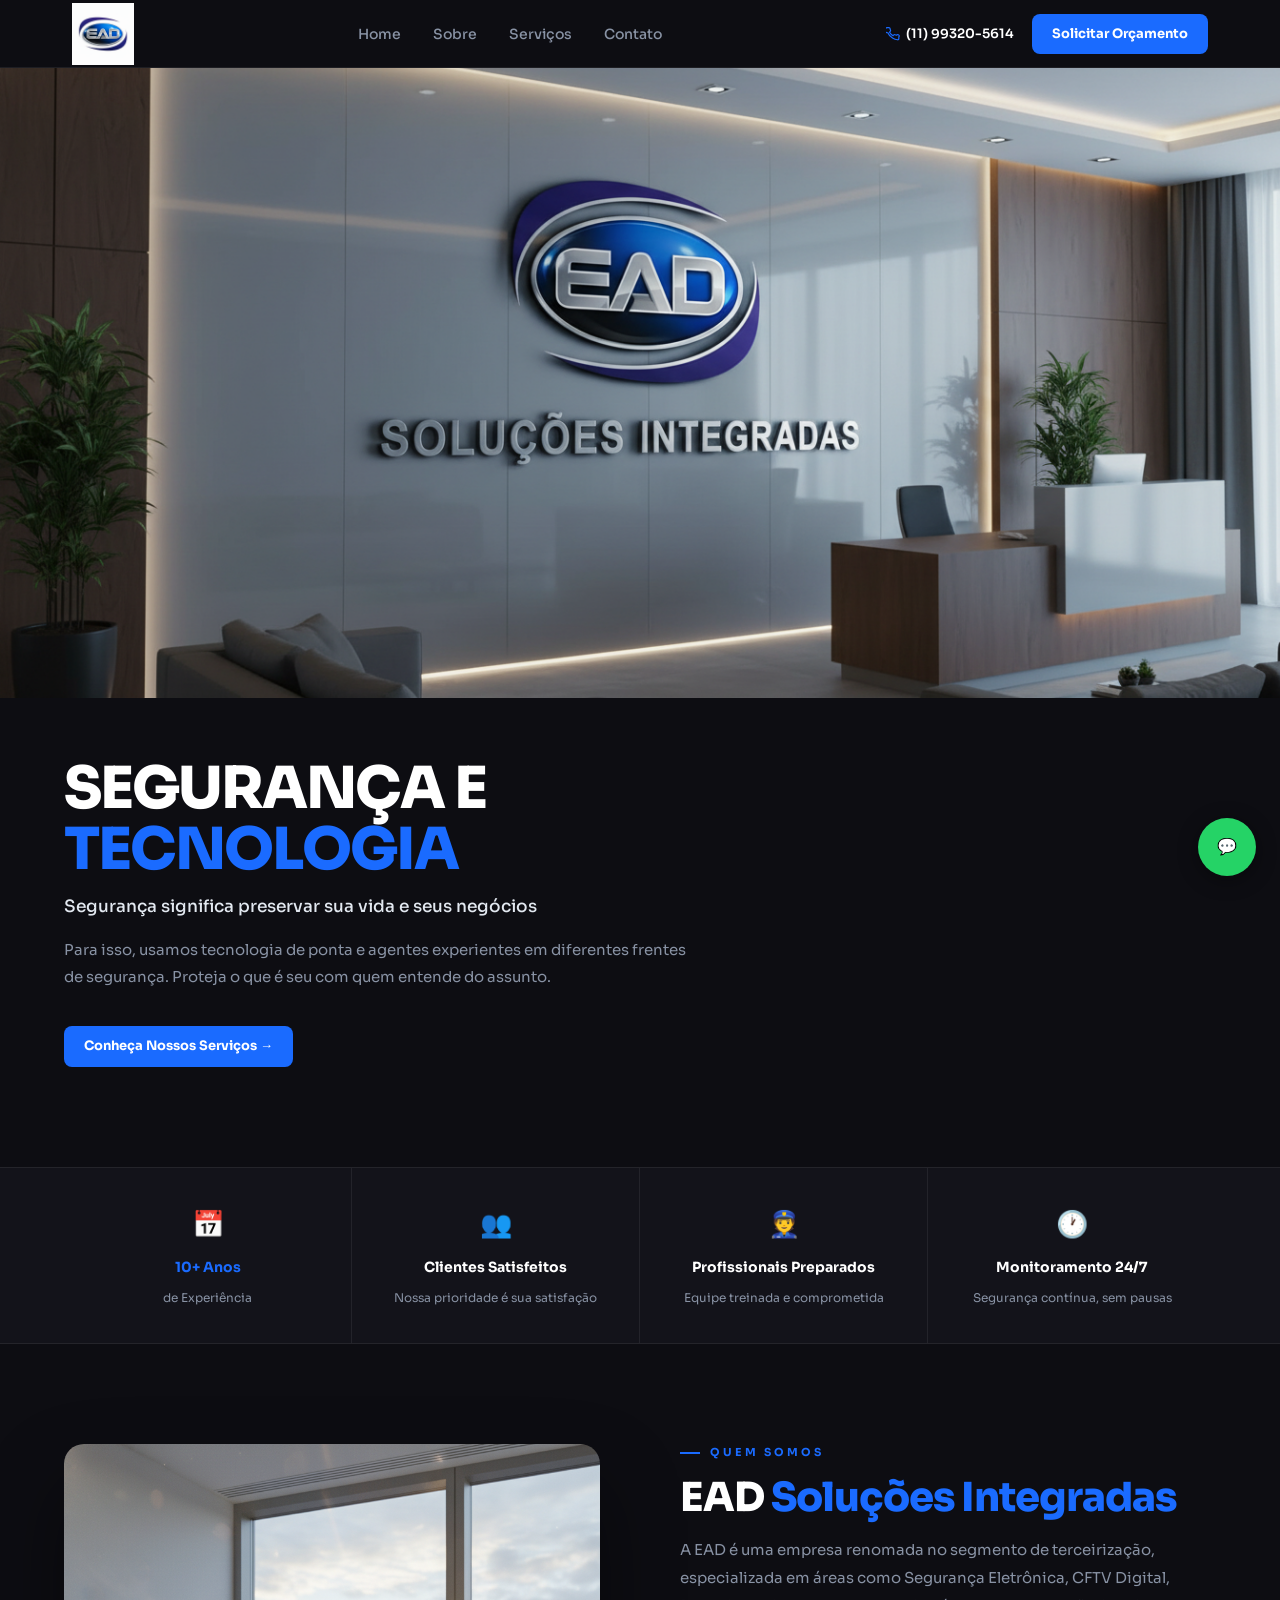
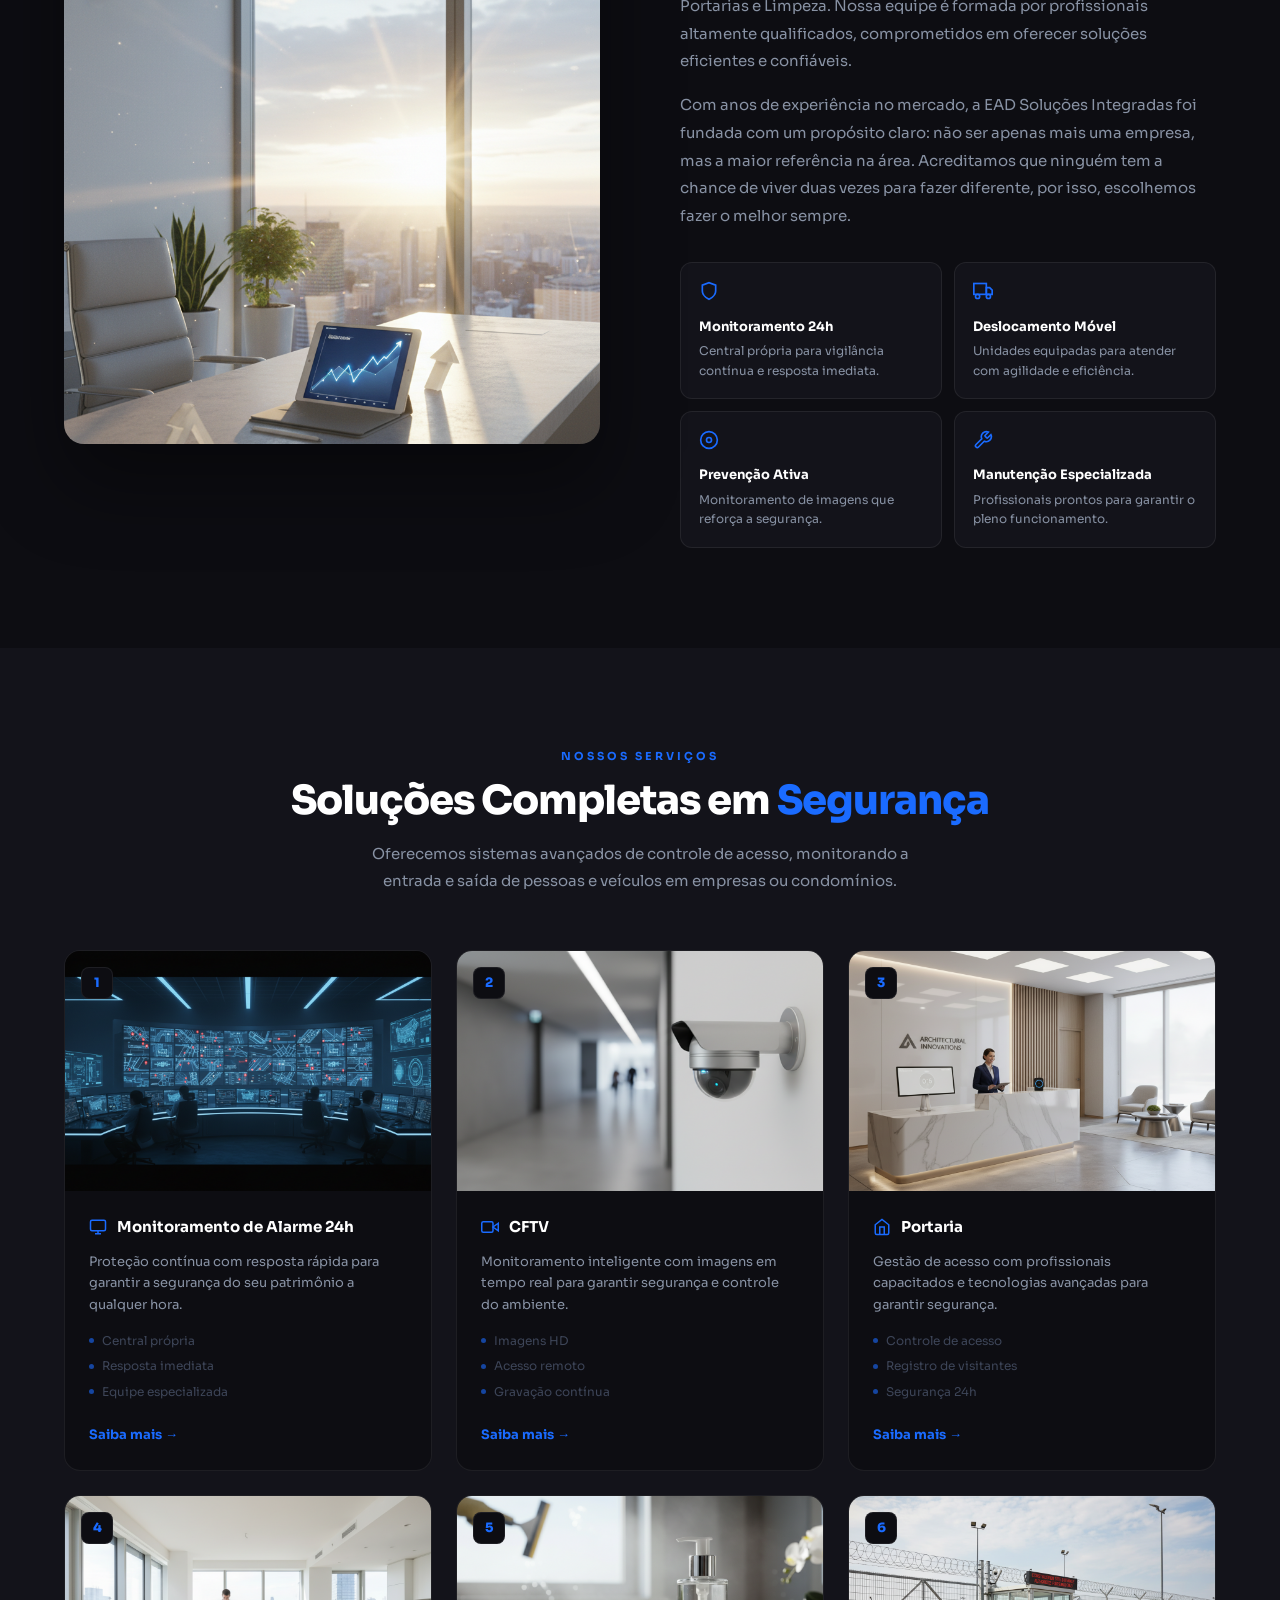
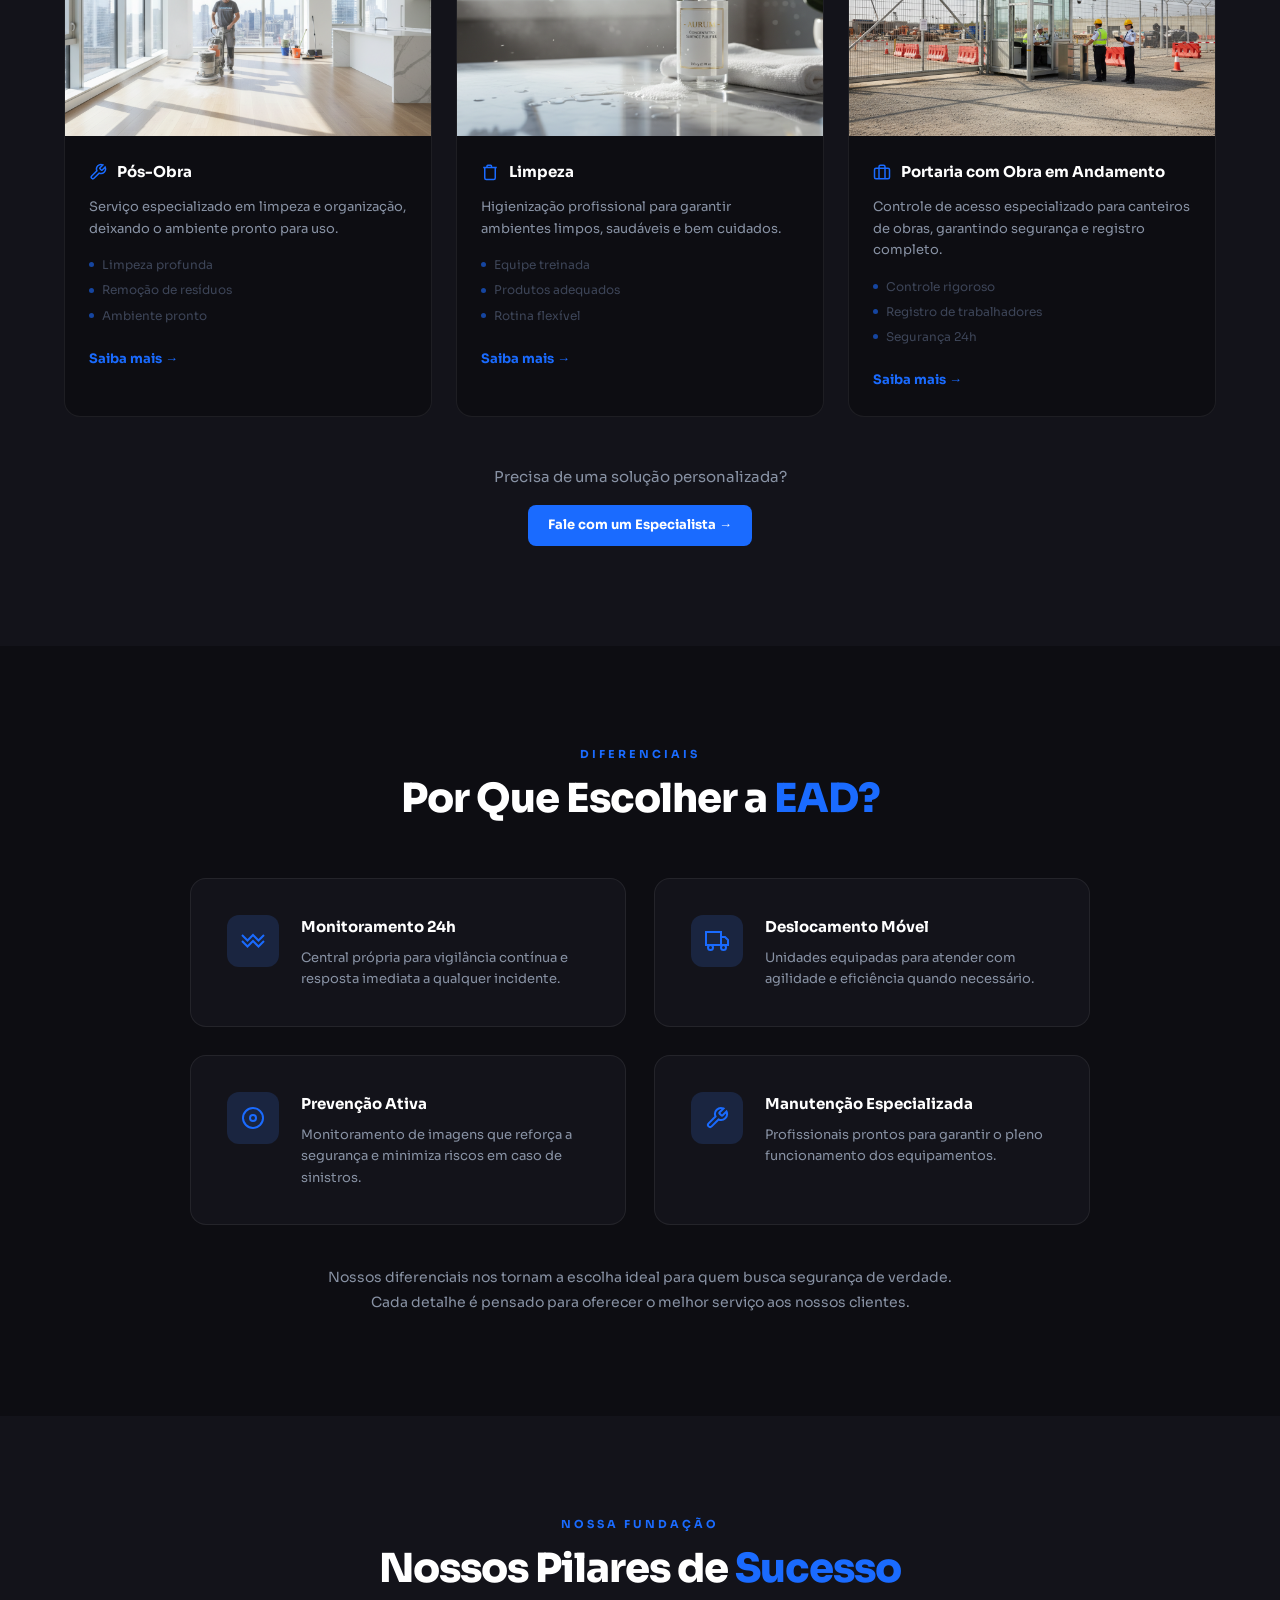
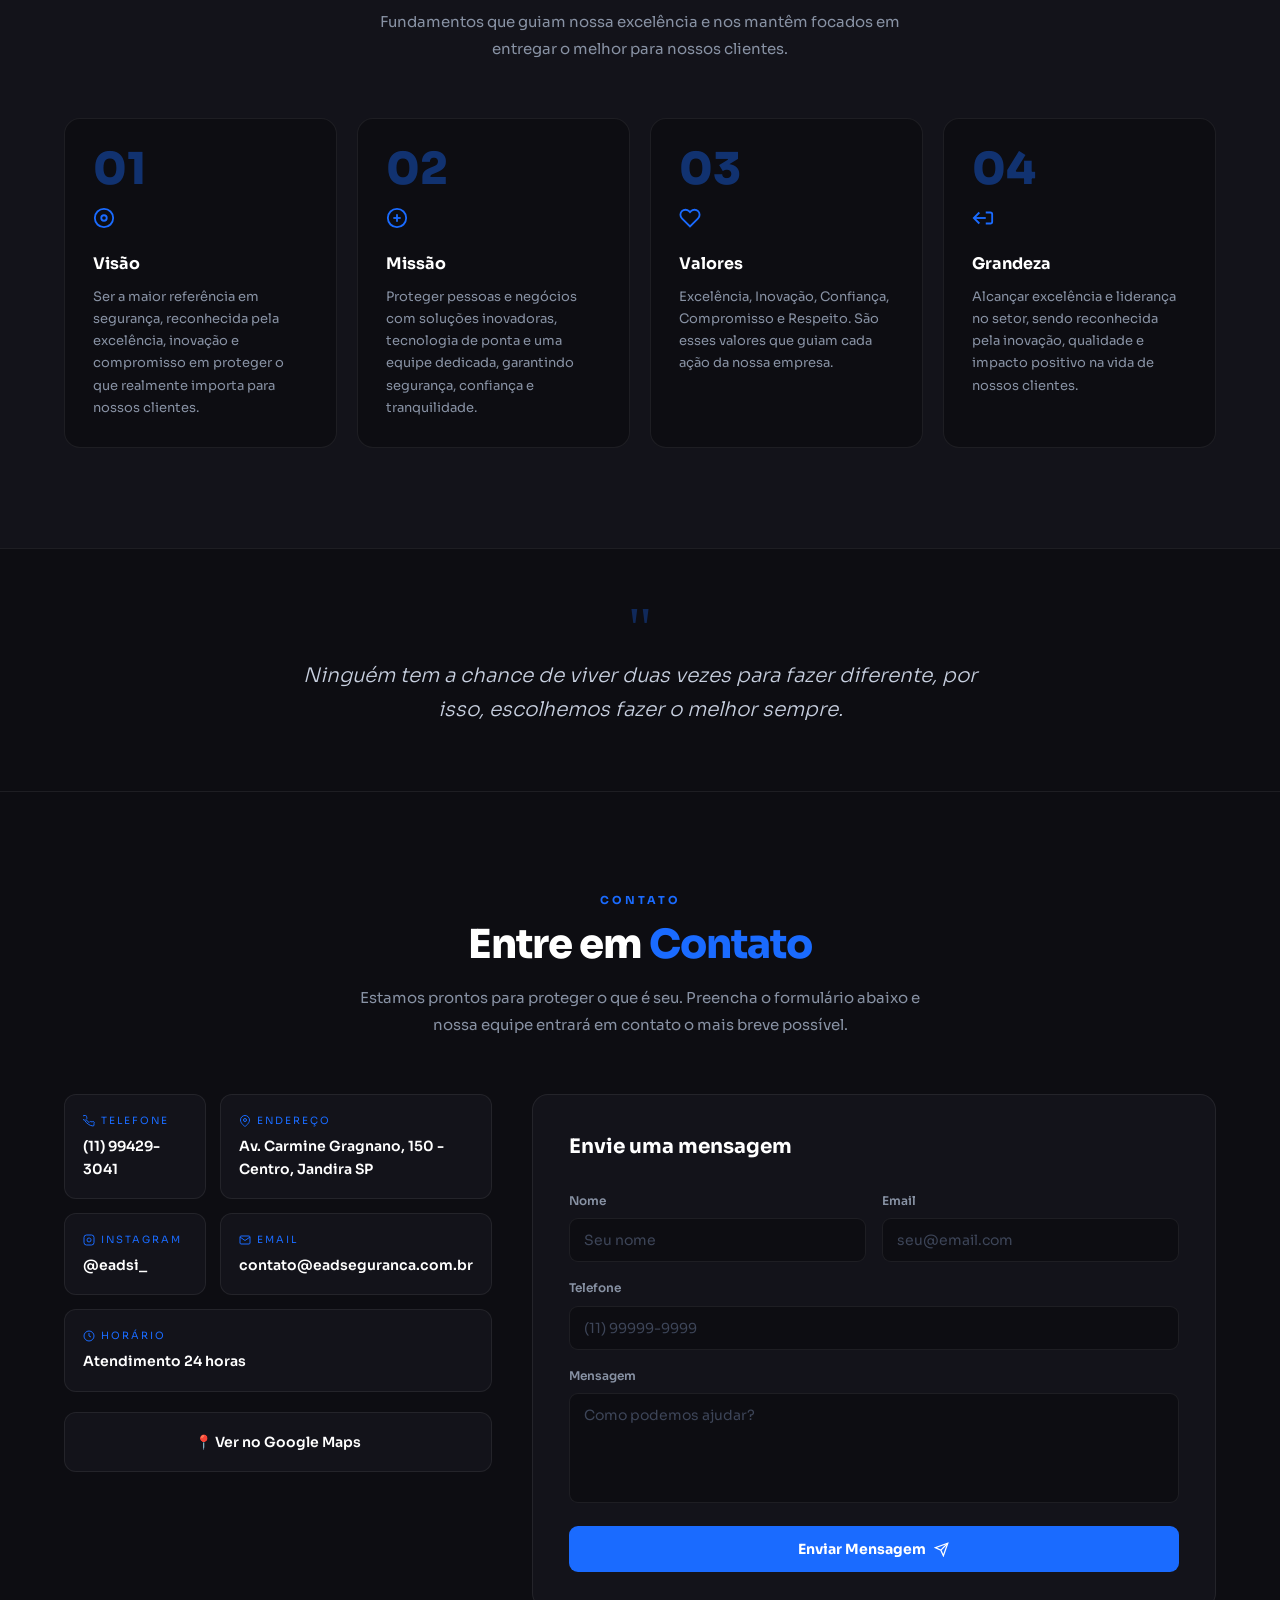
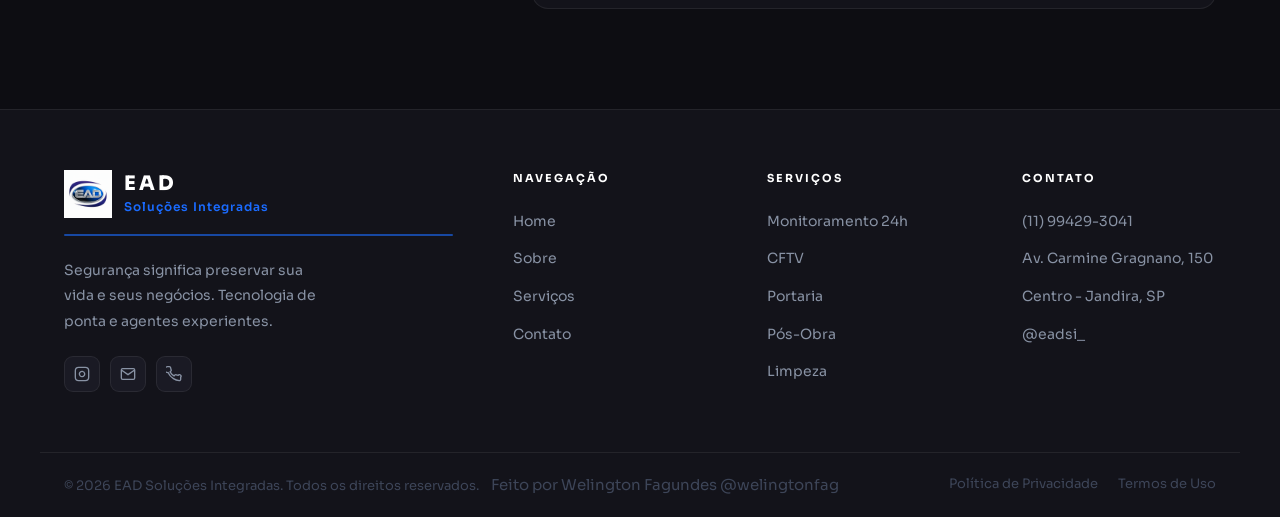
==== commit ea707605: "Update index.html" ====
--- a/index.html
+++ b/index.html
@@ -3,7 +3,22 @@
 <head>
 <meta charset="UTF-8">
 <meta name="viewport" content="width=device-width, initial-scale=1.0">
-<title>EAD Soluções Integradas</title>
+<title>EAD Soluções Integradas</title><!-- SEO e Meta Tags -->
+  <meta name="description" content="EAD Soluções Integradas — Segurança Eletrônica, CFTV, Portaria e Limpeza em Alphaville, Barueri e Jandira SP. Monitoramento 24h.">
+  <meta name="robots" content="index, follow">
+  <link rel="canonical" href="https://eadsolucoesintegradas.com.br/">
+
+  <!-- Open Graph (WhatsApp, Instagram, LinkedIn) -->
+  <meta property="og:type" content="website">
+  <meta property="og:url" content="https://eadsolucoesintegradas.com.br/">
+  <meta property="og:title" content="EAD Soluções Integradas — Segurança, CFTV e Portaria em Alphaville">
+  <meta property="og:description" content="Especialistas em segurança eletrônica, CFTV digital, portaria e limpeza para empresas e condomínios. Monitoramento 24h.">
+  <meta property="og:image" content="https://eadsolucoesintegradas.com.br/logo-ead.png">
+
+  <!-- Schema LocalBusiness (Google Maps / SEO local) -->
+  <script type="application/ld+json">
+  {"@context":"https://schema.org","@type":"LocalBusiness","name":"EAD Soluções Integradas","url":"https://eadsolucoesintegradas.com.br","telephone":"+5511994293041","email":"contato@eadseguranca.com.br","address":{"@type":"PostalAddress","streetAddress":"Av. Carmine Gragnano, 150","addressLocality":"Jandira","addressRegion":"SP","addressCountry":"BR"},"openingHours":"Mo-Su 00:00-23:59","sameAs":["https://www.instagram.com/eadsi_"]}
+  </script>
 <link href="https://fonts.googleapis.com/css2?family=Sora:wght@300;400;500;600;700;800&display=swap" rel="stylesheet">
 <style>
 :root{--blue:#1a6bff;--blue-dark:#1455cc;--bg:#0d0d12;--bg2:#13131a;--border:rgba(255,255,255,0.07);--muted:#8892a4;--subtle:#3d4558;--max:1200px}
@@ -220,7 +235,11 @@
   .footer-bottom{flex-direction:column;gap:10px;text-align:center;padding:16px}
   .footer-bottom-links{flex-wrap:wrap;justify-content:center}
 }
-</style>
+.whatsapp-float{position:fixed;bottom:24px;right:24px;z-index:9999;background:#25d366;width:58px;height:58px;border-radius:50%;display:flex;align-items:center;justify-content:center;box-shadow:0 4px 20px rgba(0,0,0,0.4);transition:transform .2s;text-decoration:none}
+.whatsapp-float:hover{transform:scale(1.1)}</style>
+<!-- Google Analytics -->
+<script async src="https://www.googletagmanager.com/gtag/js?id=G-6P3SJRMRCP"></script>
+<script>window.dataLayer=window.dataLayer||[];function gtag(){dataLayer.push(arguments);}gtag('js',new Date());gtag('config','G-6P3SJRMRCP');</script>
 </head><body>
 <div class="modal-overlay" id="modal" onclick="if(event.target===this)closeModal()">
   <div class="modal-box">
@@ -253,7 +272,7 @@
     </div>
   </div>
 </nav>
-<div class="mobile-menu" id="mobileMenu">
+<a href="https://wa.me/5511994293041" target="_blank" class="whatsapp-float">💬</a><div class="mobile-menu" id="mobileMenu">
   <a href="#inicio" onclick="toggleMenu()">Home</a>
   <a href="#sobre" onclick="toggleMenu()">Sobre</a>
   <a href="#servicos" onclick="toggleMenu()">Serviços</a>
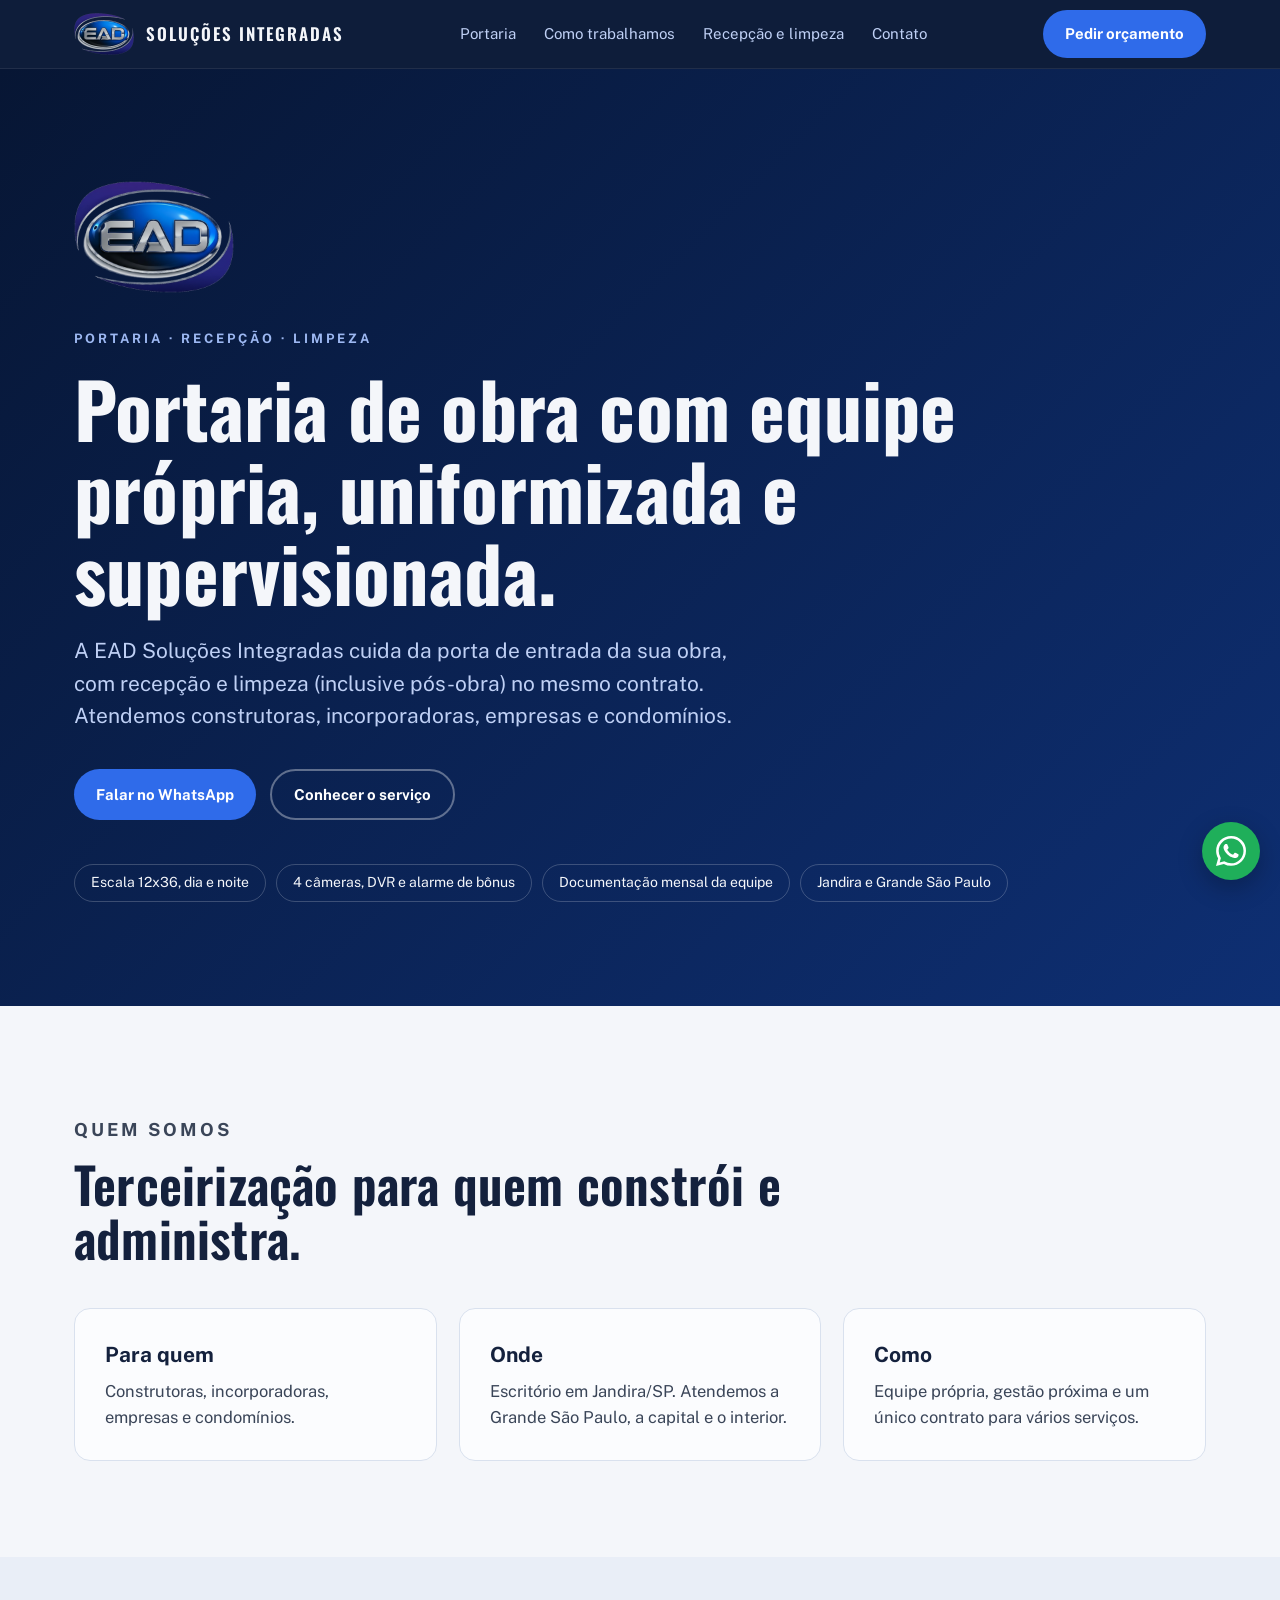
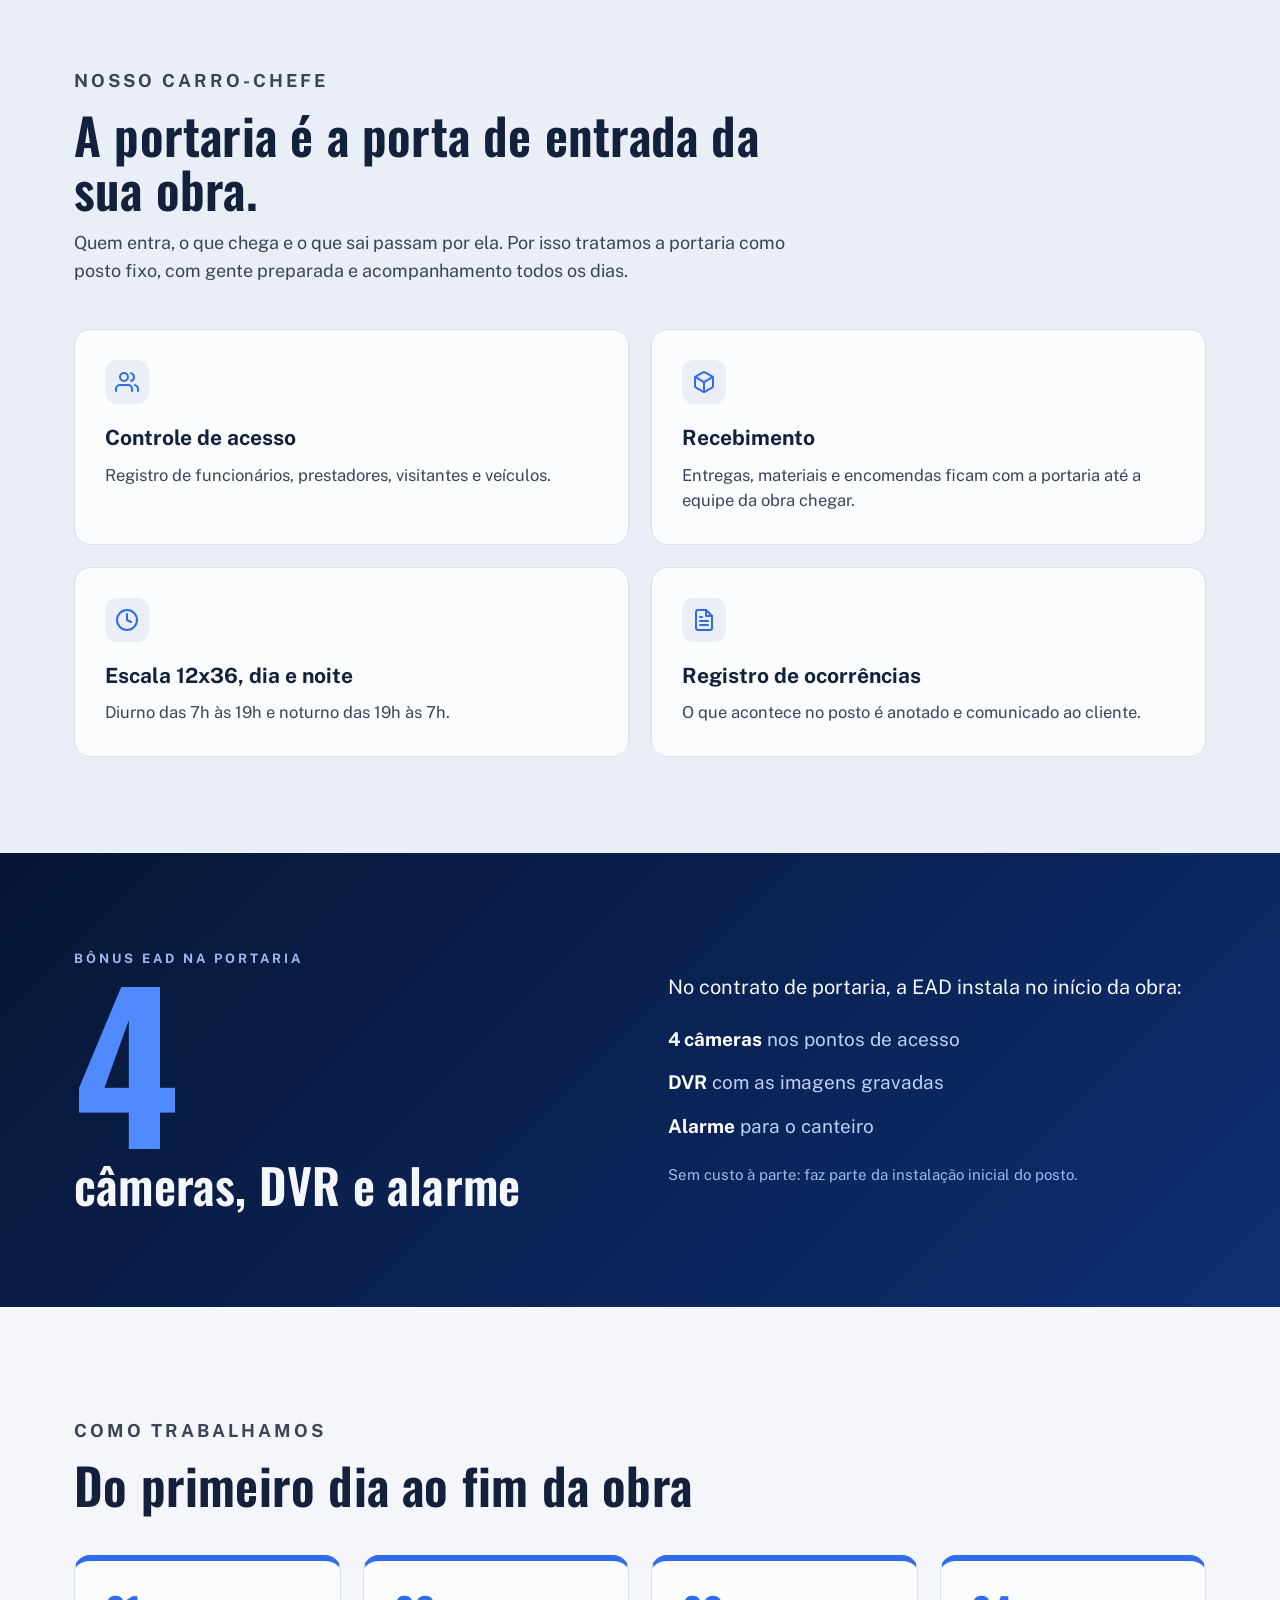
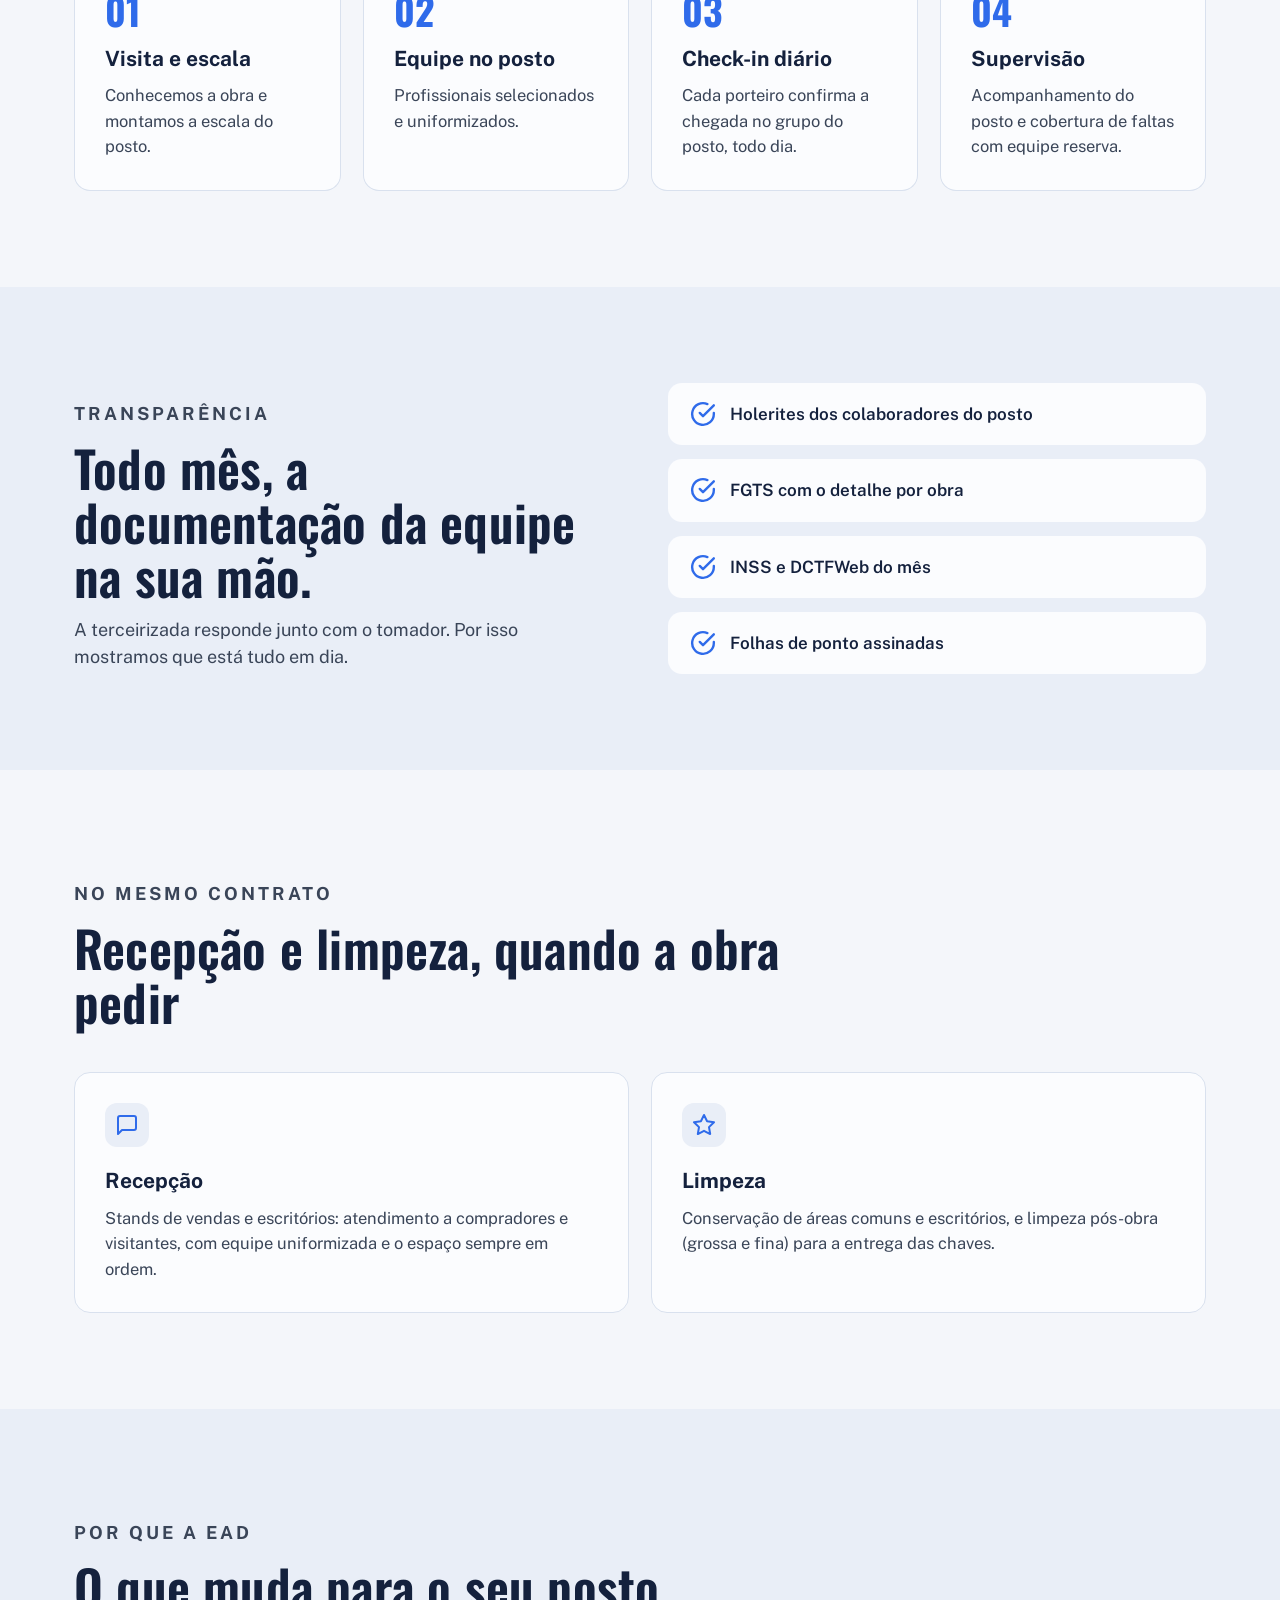
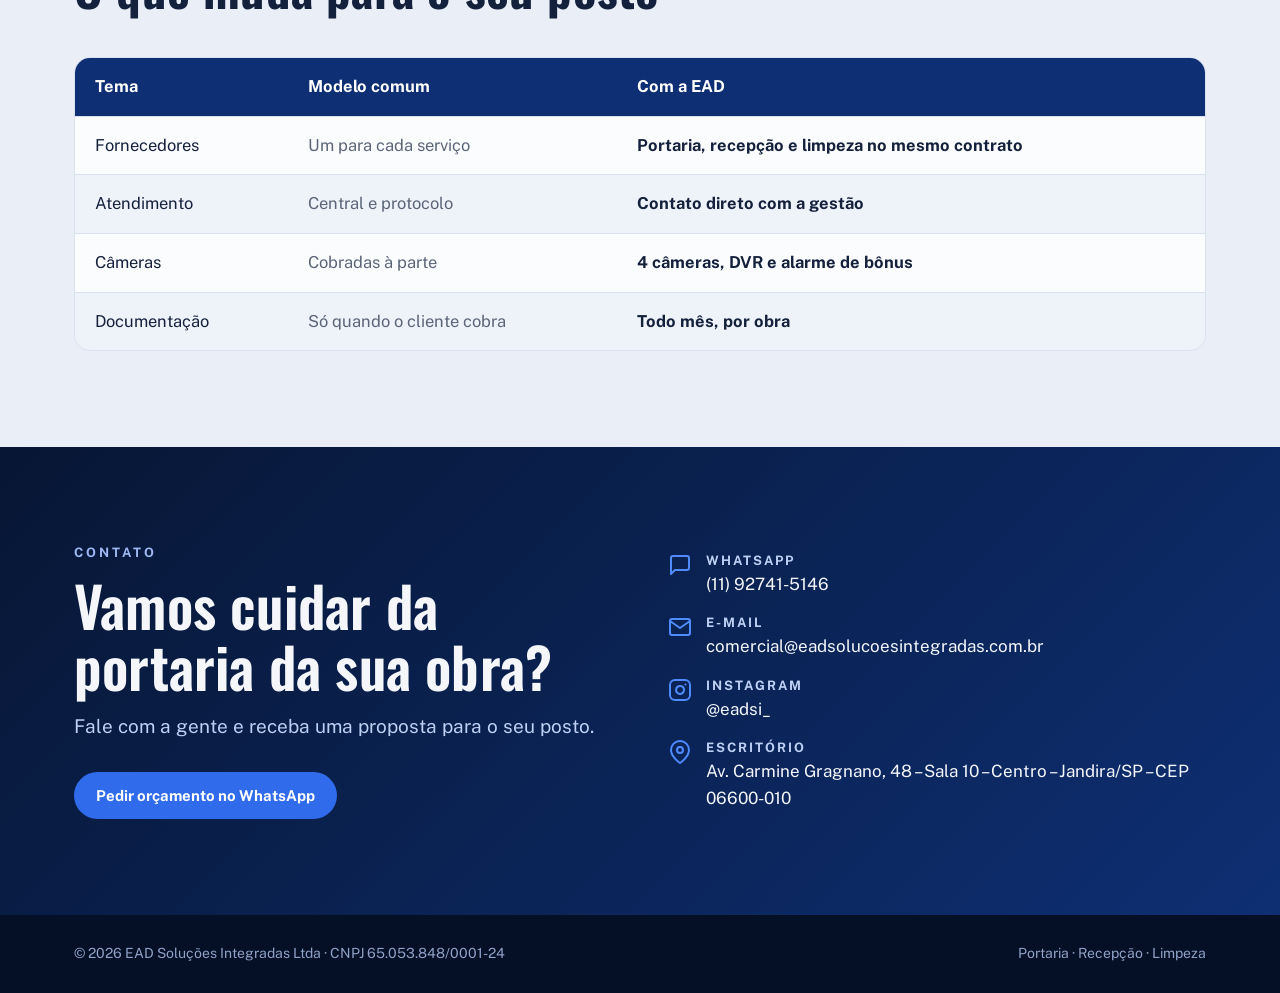
==== commit 6e193946: "Site novo da EAD: portaria de obra como carro-chefe, contatos corretos e logo - Conteúdo alinhado à " ====
--- a/index.html
+++ b/index.html
@@ -3,444 +3,267 @@
 <head>
 <meta charset="UTF-8">
 <meta name="viewport" content="width=device-width, initial-scale=1.0">
-<title>EAD Soluções Integradas</title><!-- SEO e Meta Tags -->
-  <meta name="description" content="EAD Soluções Integradas — Segurança Eletrônica, CFTV, Portaria e Limpeza em Alphaville, Barueri e Jandira SP. Monitoramento 24h.">
-  <meta name="robots" content="index, follow">
-  <link rel="canonical" href="https://eadsolucoesintegradas.com.br/">
-
-  <!-- Open Graph (WhatsApp, Instagram, LinkedIn) -->
-  <meta property="og:type" content="website">
-  <meta property="og:url" content="https://eadsolucoesintegradas.com.br/">
-  <meta property="og:title" content="EAD Soluções Integradas — Segurança, CFTV e Portaria em Alphaville">
-  <meta property="og:description" content="Especialistas em segurança eletrônica, CFTV digital, portaria e limpeza para empresas e condomínios. Monitoramento 24h.">
-  <meta property="og:image" content="https://eadsolucoesintegradas.com.br/logo-ead.png">
-
-  <!-- Schema LocalBusiness (Google Maps / SEO local) -->
-  <script type="application/ld+json">
-  {"@context":"https://schema.org","@type":"LocalBusiness","name":"EAD Soluções Integradas","url":"https://eadsolucoesintegradas.com.br","telephone":"+5511994293041","email":"contato@eadseguranca.com.br","address":{"@type":"PostalAddress","streetAddress":"Av. Carmine Gragnano, 150","addressLocality":"Jandira","addressRegion":"SP","addressCountry":"BR"},"openingHours":"Mo-Su 00:00-23:59","sameAs":["https://www.instagram.com/eadsi_"]}
-  </script>
-<link href="https://fonts.googleapis.com/css2?family=Sora:wght@300;400;500;600;700;800&display=swap" rel="stylesheet">
+<title>EAD Soluções Integradas – Portaria de obra, recepção e limpeza</title>
+<meta name="description" content="Terceirização de portaria de obra, recepção e limpeza (inclusive pós-obra) para construtoras, incorporadoras, empresas e condomínios. Jandira e Grande São Paulo.">
+<meta property="og:title" content="EAD Soluções Integradas">
+<meta property="og:description" content="Portaria de obra com equipe própria, uniformizada e supervisionada. Recepção e limpeza no mesmo contrato.">
+<meta property="og:type" content="website">
+<meta property="og:image" content="https://www.eadsolucoesintegradas.com.br/og-ead.jpg">
+<link rel="icon" type="image/png" href="logo-ead-web.png">
+<meta property="og:url" content="https://www.eadsolucoesintegradas.com.br/">
+<meta name="theme-color" content="#071634">
+<link rel="preconnect" href="https://fonts.googleapis.com">
+<link href="https://fonts.googleapis.com/css2?family=Oswald:wght@500;600;700&family=Public+Sans:wght@400;600;700&display=swap" rel="stylesheet">
 <style>
-:root{--blue:#1a6bff;--blue-dark:#1455cc;--bg:#0d0d12;--bg2:#13131a;--border:rgba(255,255,255,0.07);--muted:#8892a4;--subtle:#3d4558;--max:1200px}
+:root{--navy:#071634;--navy2:#0E2F73;--blue:#2F6BEA;--blue-l:#4F8BFF;--light:#F4F6FA;--light2:#E9EEF7;--card:#FBFCFE;--ink:#14213D;--body:#3A4558;--line:#D9E1EE;--soft:#BFD0F5;--max:1180px}
 *,*::before,*::after{margin:0;padding:0;box-sizing:border-box}
 html{scroll-behavior:smooth}
-body{background:var(--bg);color:#fff;font-family:'Sora',sans-serif;overflow-x:hidden;line-height:1.6}
-img{display:block}a{text-decoration:none;color:inherit}
-::-webkit-scrollbar{width:3px}::-webkit-scrollbar-thumb{background:var(--blue)}
-.container{max-width:var(--max);margin:0 auto;padding:0 24px}
-nav{position:fixed;top:0;left:0;right:0;z-index:999;background:#0d0d12;border-bottom:1px solid var(--border);height:68px}
-.nav-inner{max-width:var(--max);margin:0 auto;padding:0 32px;height:68px;display:flex;align-items:center;justify-content:space-between}
-.logo{display:flex;align-items:center;gap:12px}
-.logo-text .l1{font-size:20px;font-weight:800;letter-spacing:3px;color:#fff;line-height:1.1}
-.logo-text .l2{font-size:12px;color:var(--blue);font-weight:600;letter-spacing:1px;margin-top:2px}
-.nav-menu{display:flex;align-items:center;gap:32px;list-style:none}
-.nav-menu a{font-size:14px;font-weight:500;color:var(--muted);transition:color .2s}
-.nav-menu a:hover{color:#fff}
-.nav-right{display:flex;align-items:center;gap:18px}
-.nav-tel{font-size:13px;font-weight:600;color:#fff;display:flex;align-items:center;gap:6px}
-.nav-tel svg{color:var(--blue)}
-.btn{display:inline-flex;align-items:center;gap:6px;padding:10px 20px;border-radius:8px;font-family:'Sora',sans-serif;font-size:13px;font-weight:700;cursor:pointer;border:none;transition:all .2s}
-.btn-primary{background:var(--blue);color:#fff}
-.btn-primary:hover{background:var(--blue-dark);transform:translateY(-1px)}
-.btn-ghost{background:transparent;border:1px solid rgba(255,255,255,0.2);color:#fff}
-.btn-ghost:hover{border-color:var(--blue);color:var(--blue)}
-.hamburger{display:none;flex-direction:column;gap:5px;cursor:pointer;padding:4px}
-.hamburger span{display:block;width:22px;height:2px;background:#fff;border-radius:2px}
-.hero{padding-top:68px}
-.hero-img{width:100%;height:70vh;object-fit:cover;object-position:center center;display:block}
-.hero-content{max-width:var(--max);margin:0 auto;padding:60px 24px 0}
-.hero-label{font-size:11px;font-weight:700;color:var(--blue);letter-spacing:3px;text-transform:uppercase;margin-bottom:20px;display:flex;align-items:center;gap:10px}
-.hero-label::before{display:none}
-.hero h1{font-size:58px;font-weight:800;line-height:1.06;letter-spacing:-2px;margin-bottom:12px;color:#fff}
-.hero h1 .accent{color:var(--blue);display:block}
-.hero-sub{font-size:17px;color:#e2e8f0;font-weight:500;margin-bottom:16px}
-.hero-desc{font-size:15px;color:var(--muted);line-height:1.8;margin-bottom:36px;max-width:640px}
-.hero-btns{display:flex;gap:12px;margin-bottom:40px;flex-wrap:wrap}
-.hero-meta{display:flex;gap:24px;align-items:center;flex-wrap:wrap;margin-bottom:48px}
-.hero-meta-item{display:flex;align-items:center;gap:7px;font-size:13px;color:var(--muted)}
-.hero-meta-item svg{color:var(--blue);flex-shrink:0}
-.pillars-bar{background:var(--bg2);border-top:1px solid var(--border);border-bottom:1px solid var(--border)}
-.pillars-bar-inner{max-width:var(--max);margin:0 auto;padding:0 24px;display:grid;grid-template-columns:repeat(4,1fr)}
-.pbar-item{padding:36px 24px;text-align:center;border-right:1px solid var(--border);display:flex;flex-direction:column;align-items:center;gap:10px}
-.pbar-item:last-child{border-right:none}
-.pbar-icon{font-size:26px}
-.pbar-title{font-size:14px;font-weight:700;color:#fff}
-.pbar-sub{font-size:12px;color:var(--muted)}
-section{padding:100px 0}
-.section-tag{font-size:11px;font-weight:700;color:var(--blue);letter-spacing:3px;text-transform:uppercase;margin-bottom:14px;display:flex;align-items:center;gap:10px}
-.section-tag::before{content:'';display:block;width:20px;height:2px;background:var(--blue)}
-.section-title{font-size:40px;font-weight:800;line-height:1.12;letter-spacing:-1px;margin-bottom:16px}
-.section-title .accent{color:var(--blue)}
-.section-desc{font-size:15px;color:var(--muted);line-height:1.8;max-width:580px}
-.sobre{background:var(--bg)}
-.sobre-inner{max-width:var(--max);margin:0 auto;padding:100px 24px;display:grid;grid-template-columns:1fr 1fr;gap:80px;align-items:start}
-.sobre-img-wrap{position:relative}
-.sobre-img-frame{border-radius:20px;overflow:hidden;box-shadow:0 40px 80px rgba(0,0,0,0.4)}
-.sobre-img-frame img{width:100%;height:600px;object-fit:cover;object-position:top center}
-.servicos{background:var(--bg2)}
-.servicos-header{text-align:center;margin-bottom:56px}
-.servicos-header .section-tag{justify-content:center}
-.servicos-header .section-tag::before{display:none}
-.servicos-header .section-desc{margin:0 auto}
-.servicos-grid{display:grid;grid-template-columns:repeat(3,1fr);gap:24px}
-.scard{background:var(--bg);border-radius:16px;overflow:hidden;border:1px solid var(--border);transition:transform .3s,border-color .3s,box-shadow .3s}
-.scard:hover{transform:translateY(-6px);border-color:rgba(26,107,255,.3);box-shadow:0 20px 60px rgba(0,0,0,0.4)}
-.scard-img-wrap{position:relative;overflow:hidden}
-.scard-img{width:100%;height:240px;object-fit:cover;display:block}
-.scard-num{position:absolute;top:16px;left:16px;background:#0d0d12;width:32px;height:32px;border-radius:8px;display:flex;align-items:center;justify-content:center;font-size:13px;font-weight:800;color:var(--blue);border:1px solid var(--border)}
-.scard-body{padding:24px}
-.scard-title{display:flex;align-items:center;gap:10px;margin-bottom:12px}
-.scard-title svg{color:var(--blue);flex-shrink:0;width:18px;height:18px}
-.scard-title h3{font-size:15px;font-weight:700}
-.scard-body>p{font-size:13px;color:var(--muted);line-height:1.65;margin-bottom:16px}
-.scard-tags{display:flex;flex-direction:column;gap:6px;margin-bottom:20px}
-.scard-tag{font-size:12px;color:var(--subtle);display:flex;align-items:center;gap:8px}
-.scard-tag::before{content:'';width:5px;height:5px;border-radius:50%;background:rgba(26,107,255,.6);flex-shrink:0}
-.scard-link{font-size:13px;font-weight:700;color:var(--blue);display:inline-flex;align-items:center;gap:6px;cursor:pointer;background:none;border:none;font-family:'Sora',sans-serif;transition:gap .2s}
-.scard-link:hover{gap:10px}
-.servicos-cta{text-align:center;margin-top:48px}
-.servicos-cta p{font-size:15px;color:var(--muted);margin-bottom:16px}
-.modal-overlay{display:none;position:fixed;inset:0;background:#000000cc;z-index:1000;align-items:center;justify-content:center;padding:24px}
-.modal-overlay.open{display:flex}
-.modal-box{background:var(--bg2);border:1px solid var(--border);border-radius:20px;padding:40px;max-width:560px;width:100%;position:relative;max-height:80vh;overflow-y:auto}
-.modal-close{position:absolute;top:16px;right:16px;background:#1a1a24;border:none;color:#fff;width:32px;height:32px;border-radius:8px;cursor:pointer;font-size:18px;display:flex;align-items:center;justify-content:center}
-.modal-icon{color:var(--blue);margin-bottom:16px}
-.modal-icon svg{width:32px;height:32px}
-.modal-box h3{font-size:22px;font-weight:800;margin-bottom:12px}
-.modal-box p{font-size:14px;color:var(--muted);line-height:1.8;margin-bottom:12px}
-.modal-tags{display:flex;flex-wrap:wrap;gap:8px;margin-top:20px}
-.modal-tag{background:#1a2540;border:1px solid rgba(26,107,255,.2);color:var(--blue);padding:6px 14px;border-radius:20px;font-size:12px;font-weight:600}
-.diferenciais{background:var(--bg)}
-.dif-header{text-align:center;margin-bottom:56px}
-.dif-header .section-tag{justify-content:center}
-.dif-header .section-tag::before{display:none}
-.dif-grid{display:grid;grid-template-columns:repeat(2,1fr);gap:28px;max-width:900px;margin:0 auto}
-.dif-card{background:var(--bg2);border:1px solid var(--border);border-radius:16px;padding:36px;display:flex;gap:22px;align-items:flex-start;transition:border-color .2s}
-.dif-card:hover{border-color:rgba(26,107,255,.35)}
-.dif-icon-wrap{width:52px;height:52px;flex-shrink:0;background:#1a2540;border-radius:12px;display:flex;align-items:center;justify-content:center;color:var(--blue)}
-.dif-icon-wrap svg{width:24px;height:24px}
-.dif-card h3{font-size:15px;font-weight:700;margin-bottom:8px}
-.dif-card p{font-size:13px;color:var(--muted);line-height:1.65}
-.dif-footer{text-align:center;margin-top:40px;color:var(--muted);font-size:14px;line-height:1.8}
-.pilares{background:var(--bg2)}
-.pilares-header{text-align:center;margin-bottom:56px}
-.pilares-header .section-tag{justify-content:center}
-.pilares-header .section-tag::before{display:none}
-.pilares-header .section-desc{margin:0 auto}
-.pilares-grid{display:grid;grid-template-columns:repeat(4,1fr);gap:20px}
-.pilar-card{background:var(--bg);border:1px solid var(--border);border-radius:16px;padding:28px;transition:border-color .2s,transform .2s}
-.pilar-card:hover{border-color:rgba(26,107,255,.35);transform:translateY(-3px)}
-.pilar-num{font-size:44px;font-weight:900;color:rgba(26,107,255,.4);line-height:1;margin-bottom:16px}
-.pilar-icon{color:var(--blue);margin-bottom:14px}
-.pilar-icon svg{width:22px;height:22px}
-.pilar-card h3{font-size:16px;font-weight:700;margin-bottom:10px}
-.pilar-card p{font-size:13px;color:var(--muted);line-height:1.7}
-.quote-section{background:var(--bg);border-top:1px solid var(--border);border-bottom:1px solid var(--border);padding:64px 24px;text-align:center}
-.quote-inner{max-width:720px;margin:0 auto}
-.quote-mark{font-size:60px;color:var(--blue);opacity:.3;line-height:.5;margin-bottom:16px;font-family:Georgia,serif}
-.quote-section blockquote{font-size:20px;font-style:italic;color:#c8d0e0;line-height:1.7;font-weight:300}
-.contato{background:var(--bg)}
-.contato-header{text-align:center;margin-bottom:56px}
-.contato-header .section-tag{justify-content:center}
-.contato-header .section-tag::before{display:none}
-.contato-header .section-desc{margin:0 auto}
-.contato-grid{display:grid;grid-template-columns:1fr 1.6fr;gap:40px}
-.contact-info-grid{display:grid;grid-template-columns:1fr 1fr;gap:14px;margin-bottom:20px}
-.ccard{background:var(--bg2);border:1px solid var(--border);border-radius:12px;padding:18px;transition:border-color .2s}
-.ccard:hover{border-color:rgba(26,107,255,.35)}
-.ccard-label{font-size:10px;color:var(--blue);letter-spacing:2px;text-transform:uppercase;margin-bottom:6px;display:flex;align-items:center;gap:6px}
-.ccard-label svg{width:12px;height:12px}
-.ccard-value{font-size:14px;font-weight:600;color:#fff}
-.ccard-full{grid-column:span 2}
-.map-frame{display:none}
-.map-link{display:flex;background:var(--bg2);border:1px solid var(--border);border-radius:12px;padding:18px;align-items:center;justify-content:center;color:#fff;text-decoration:none;font-weight:600;font-size:14px;margin-top:14px;gap:10px}
-.form-box{background:var(--bg2);border:1px solid var(--border);border-radius:16px;padding:36px}
-.form-box h3{font-size:20px;font-weight:700;margin-bottom:28px}
-.form-row{display:grid;grid-template-columns:1fr 1fr;gap:16px}
-.fg{margin-bottom:16px}
-.fg label{display:block;font-size:12px;color:var(--muted);margin-bottom:8px;font-weight:600}
-.fg input,.fg textarea{width:100%;background:var(--bg);border:1px solid var(--border);color:#fff;padding:12px 14px;border-radius:9px;font-family:'Sora',sans-serif;font-size:14px;outline:none;transition:border-color .2s}
-.fg input:focus,.fg textarea:focus{border-color:var(--blue)}
-.fg input::placeholder,.fg textarea::placeholder{color:var(--subtle)}
-.fg textarea{height:110px;resize:none}
-.btn-submit{width:100%;background:var(--blue);color:#fff;border:none;padding:14px;font-family:'Sora',sans-serif;font-size:14px;font-weight:700;cursor:pointer;border-radius:9px;transition:background .2s;display:flex;align-items:center;justify-content:center;gap:8px}
-.btn-submit:hover{background:var(--blue-dark)}
-.footer{background:var(--bg2);border-top:1px solid var(--border)}
-.footer-main{max-width:var(--max);margin:0 auto;padding:60px 24px;display:grid;grid-template-columns:2fr 1fr 1fr 1fr;gap:60px}
-.footer-brand-logo{display:flex;align-items:center;gap:12px;margin-bottom:16px}
-.footer-brand-logo .l1{font-size:20px;font-weight:800;letter-spacing:3px;color:#fff;line-height:1.1}
-.footer-brand-logo .l2{font-size:12px;color:var(--blue);font-weight:600;letter-spacing:1px;margin-top:2px}
-.footer-brand p{font-size:14px;color:var(--muted);line-height:1.8;margin-bottom:22px;max-width:260px}
-.footer-divider{width:100%;height:2px;background:var(--blue);border-radius:2px;margin-bottom:22px;opacity:.6}
-.socials{display:flex;gap:10px}
-.social-link{width:36px;height:36px;border-radius:9px;background:#1a1a24;border:1px solid var(--border);display:flex;align-items:center;justify-content:center;color:var(--muted);transition:all .2s}
-.social-link:hover{background:#1a2540;color:var(--blue);border-color:rgba(26,107,255,.3)}
-.social-link svg{width:16px;height:16px}
-.footer-col h4{font-size:11px;font-weight:700;letter-spacing:2px;text-transform:uppercase;color:#fff;margin-bottom:20px}
-.footer-col ul{list-style:none;display:flex;flex-direction:column;gap:12px}
-.footer-col ul a{font-size:14px;color:var(--muted);transition:color .2s}
-.footer-col ul a:hover{color:#fff}
-.footer-bottom{border-top:1px solid var(--border);max-width:var(--max);margin:0 auto;padding:20px 24px;display:flex;justify-content:space-between;align-items:center}
-.footer-bottom p{font-size:13px;color:var(--subtle)}
-.footer-bottom-links{display:flex;gap:20px}
-.footer-bottom-links a{font-size:13px;color:var(--subtle);transition:color .2s}
-.footer-bottom-links a:hover{color:#fff}
-.mobile-menu{display:none;position:fixed;top:68px;left:0;right:0;bottom:0;background:#0d0d12;z-index:998;padding:32px 24px;flex-direction:column;gap:8px;overflow-y:auto}
-.mobile-menu.open{display:flex}
-.mobile-menu a{font-size:16px;font-weight:600;color:var(--muted);padding:12px 0;border-bottom:1px solid var(--border)}
-.mobile-menu .btn{margin-top:16px;justify-content:center;font-size:15px;padding:14px}
-@media(max-width:1024px){
-  .hero h1{font-size:40px}
-  .hero-content{padding:40px 24px 60px}
-  .pillars-bar-inner{grid-template-columns:repeat(2,1fr)}
-  .sobre-inner{grid-template-columns:1fr;padding:60px 24px;gap:48px}
-  .servicos-grid{grid-template-columns:repeat(2,1fr)}
-  .pilares-grid{grid-template-columns:repeat(2,1fr)}
-  .contato-grid{grid-template-columns:1fr}
-  .footer-main{grid-template-columns:1fr 1fr;gap:40px;padding:40px 24px}
-}
-@media(max-width:768px){
-  html,body{overflow-x:hidden;width:100%}
-  .nav-menu,.nav-tel{display:none}
-  .hamburger{display:flex}
-  .nav-inner{padding:0 16px}
-  .hero-img{height:56vw;min-height:200px;max-height:320px}
-  .hero-content{padding:28px 16px 40px}
-  .hero h1{font-size:26px;letter-spacing:-1px}
-  .hero-sub{font-size:14px}
-  .hero-desc{font-size:13px;margin-bottom:24px}
-  .hero-btns{flex-direction:column}
-  .hero-btns .btn{justify-content:center;width:100%}
-  .hero-meta{gap:12px;margin-bottom:28px}
-  .pillars-bar-inner{grid-template-columns:1fr 1fr}
-  .pbar-item{padding:18px 10px}
-  .pbar-title{font-size:11px}
-  .pbar-sub{font-size:10px}
-  .sobre-inner{padding:40px 16px;gap:28px}
-  .sobre-img-frame img{height:260px}
-  section{padding:48px 0}
-  .container{padding:0 16px}
-  .section-title{font-size:24px}
-  .servicos-grid{grid-template-columns:1fr}
-  .scard-img{height:180px}
-  .dif-grid{grid-template-columns:1fr}
-  .dif-card{padding:20px;gap:14px}
-  .pilares-grid{grid-template-columns:1fr}
-  .quote-section{padding:40px 16px}
-  .quote-section blockquote{font-size:15px}
-  .contact-info-grid{grid-template-columns:1fr}
-  .ccard-full{grid-column:auto}
-  .form-row{grid-template-columns:1fr}
-  .footer-main{grid-template-columns:1fr;gap:28px;padding:36px 16px}
-  .footer-bottom{flex-direction:column;gap:10px;text-align:center;padding:16px}
-  .footer-bottom-links{flex-wrap:wrap;justify-content:center}
-}
-.whatsapp-float{position:fixed;bottom:24px;right:24px;z-index:9999;background:#25d366;width:58px;height:58px;border-radius:50%;display:flex;align-items:center;justify-content:center;box-shadow:0 4px 20px rgba(0,0,0,0.4);transition:transform .2s;text-decoration:none}
-.whatsapp-float:hover{transform:scale(1.1)}</style>
-<!-- Google Analytics -->
-<script async src="https://www.googletagmanager.com/gtag/js?id=G-6P3SJRMRCP"></script>
-<script>window.dataLayer=window.dataLayer||[];function gtag(){dataLayer.push(arguments);}gtag('js',new Date());gtag('config','G-6P3SJRMRCP');</script>
-</head><body>
-<div class="modal-overlay" id="modal" onclick="if(event.target===this)closeModal()">
-  <div class="modal-box">
-    <button class="modal-close" onclick="closeModal()">×</button>
-    <div class="modal-icon" id="modal-icon"></div>
-    <h3 id="modal-title"></h3>
-    <div id="modal-body"></div>
-    <div class="modal-tags" id="modal-tags"></div>
-  </div>
-</div>
+body{background:var(--light);color:var(--ink);font-family:'Public Sans',Arial,sans-serif;line-height:1.55;-webkit-font-smoothing:antialiased}
+a{color:inherit;text-decoration:none}
+.wrap{max-width:var(--max);margin:0 auto;padding:0 24px}
+h1,h2,.display{font-family:'Oswald',Arial,sans-serif;font-weight:600;line-height:1.08;letter-spacing:.2px}
+.eyebrow{font-size:13px;font-weight:700;letter-spacing:3px;text-transform:uppercase;color:var(--blue)}
+.on-dark .eyebrow{color:#9DB8F2}
+section{padding:96px 0}
+/* nav */
+nav{position:sticky;top:0;z-index:50;background:rgba(7,22,52,.97);backdrop-filter:blur(10px);border-bottom:1px solid rgba(255,255,255,.08)}
+.nav-in{display:flex;align-items:center;justify-content:space-between;height:68px;gap:16px}
+.brand{display:flex;align-items:center;gap:12px;color:var(--light)}
+.seal{display:flex;align-items:center;justify-content:center;width:62px;height:36px;border:3px solid var(--blue-l);border-radius:50%;font-family:'Oswald',Arial,sans-serif;font-weight:700;font-style:italic;font-size:20px;color:var(--light)}
+.brand b{font-family:'Oswald',Arial,sans-serif;font-weight:600;letter-spacing:2px;font-size:17px}
+.links{display:flex;gap:28px;font-size:15px;color:var(--soft)}
+.links a:hover{color:#fff}
+.btn{display:inline-flex;align-items:center;gap:8px;background:var(--blue);color:#fff;font-weight:700;font-size:15px;padding:12px 22px;border-radius:999px;transition:background .2s,transform .2s}
+.btn:hover{background:#2459c9;transform:translateY(-1px)}
+.btn.ghost{background:transparent;border:2px solid rgba(255,255,255,.35)}
+.btn.ghost:hover{border-color:#fff;background:transparent}
+/* hero */
+.hero{background:linear-gradient(135deg,var(--navy) 0%,var(--navy2) 100%);color:var(--light);padding:112px 0 104px}
+.hero h1{font-size:clamp(40px,6.4vw,76px);font-weight:700;max-width:900px;margin:18px 0 22px}
+.hero p.lead{font-size:clamp(17px,2vw,21px);color:var(--soft);max-width:680px}
+.hero .ctas{display:flex;flex-wrap:wrap;gap:14px;margin-top:36px}
+.chips{display:flex;flex-wrap:wrap;gap:10px;margin-top:44px}
+.chip{font-size:14px;color:var(--light);border:1px solid rgba(255,255,255,.2);border-radius:999px;padding:7px 16px}
+/* grids/cards */
+.head{max-width:760px;margin-bottom:44px}
+.head h2{font-size:clamp(32px,4.4vw,50px);margin-top:12px}
+.head p{font-size:18px;color:var(--body);margin-top:14px}
+.grid{display:grid;gap:22px}
+.g2{grid-template-columns:repeat(2,1fr)}.g3{grid-template-columns:repeat(3,1fr)}.g4{grid-template-columns:repeat(4,1fr)}
+.card{background:var(--card);border:1px solid var(--line);border-radius:16px;padding:30px}
+.card h3{font-size:21px;font-weight:700;margin-bottom:8px}
+.card p{color:var(--body);font-size:16.5px}
+.ico{width:44px;height:44px;border-radius:12px;background:var(--light2);display:flex;align-items:center;justify-content:center;margin-bottom:18px;color:var(--blue)}
+.ico svg{width:24px;height:24px}
+.step{border-top:6px solid var(--blue)}
+.step .n{font-family:'Oswald',Arial,sans-serif;font-weight:700;font-size:38px;color:var(--blue);line-height:1;margin-bottom:14px}
+/* bonus */
+.bonus{background:linear-gradient(135deg,var(--navy) 0%,var(--navy2) 100%);color:var(--light)}
+.bonus .cols{display:grid;grid-template-columns:1fr 1fr;gap:56px;align-items:center}
+.big{font-family:'Oswald',Arial,sans-serif;font-weight:700;font-size:clamp(120px,16vw,200px);line-height:.9;color:var(--blue-l)}
+.bonus h2{font-size:clamp(32px,4vw,48px);margin-top:10px}
+.bonus ul{list-style:none;display:grid;gap:14px;margin:22px 0}
+.bonus li{font-size:19px;color:var(--soft)}.bonus li b{color:#fff}
+.bonus small{color:#9DB8F2;font-size:15px}
+/* transparency */
+.alt{background:var(--light2)}
+.checks{display:grid;gap:14px}
+.check{display:flex;align-items:center;gap:14px;background:var(--card);border-radius:14px;padding:18px 22px;font-weight:600;font-size:17px}
+.check svg{flex:none;width:26px;height:26px;color:var(--blue)}
+.two{display:grid;grid-template-columns:1fr 1fr;gap:56px;align-items:center}
+/* table */
+.cmp{width:100%;border-collapse:separate;border-spacing:0;border:1px solid var(--line);border-radius:16px;overflow:hidden;font-size:16.5px}
+.cmp th{background:var(--navy2);color:#fff;text-align:left;padding:16px 20px;font-weight:700}
+.cmp td{padding:16px 20px;border-top:1px solid var(--line);background:var(--card)}
+.cmp tr:nth-child(odd) td{background:#EEF2F9}
+.cmp td:nth-child(2){color:#5A6578}.cmp td:nth-child(3){font-weight:700}
+/* contact */
+.contact{background:linear-gradient(135deg,var(--navy) 0%,var(--navy2) 100%);color:var(--light)}
+.contact h2{font-size:clamp(34px,4.6vw,56px)}
+.contact .lead{color:var(--soft);font-size:19px;margin:16px 0 30px}
+.clist{display:grid;gap:16px}
+.citem{display:flex;gap:14px;align-items:flex-start;font-size:17px}
+.citem svg{flex:none;width:24px;height:24px;color:var(--blue-l);margin-top:2px}
+.citem span{color:var(--soft);display:block;font-size:13px;letter-spacing:2px;text-transform:uppercase;font-weight:700}
+.citem a:hover{text-decoration:underline}
+.citem div{min-width:0;overflow-wrap:anywhere}
+.two>*{min-width:0}
+footer{background:#050f25;color:#8FA3C8;font-size:14px;padding:28px 0}
+.foot{display:flex;flex-wrap:wrap;gap:12px;justify-content:space-between}
+.wa{position:fixed;right:20px;bottom:20px;z-index:60;width:58px;height:58px;border-radius:50%;background:#1FAF5A;display:flex;align-items:center;justify-content:center;box-shadow:0 8px 24px rgba(0,0,0,.25)}
+.wa svg{width:30px;height:30px;color:#fff}
+@media (max-width:900px){.g3,.g4{grid-template-columns:1fr 1fr}.bonus .cols,.two{grid-template-columns:1fr;gap:32px}.links{display:none}}
+@media (max-width:600px){section{padding:72px 0}.g2,.g3,.g4{grid-template-columns:1fr}.hero{padding:80px 0 76px}.nav-in .btn{padding:10px 16px;font-size:14px}.brand b{display:none}.cmp{font-size:15px}.cmp th,.cmp td{padding:12px 12px}}
+</style>
+</head>
+<body>
+
 <nav>
-  <div class="nav-inner">
-    <a href="#inicio" class="logo">
-      <img src="./logo-ead.png" alt="EAD" style="height:62px;width:auto">
-      
-    </a>
-    <ul class="nav-menu">
-      <li><a href="#inicio">Home</a></li>
-      <li><a href="#sobre">Sobre</a></li>
-      <li><a href="#servicos">Serviços</a></li>
-      <li><a href="#contato">Contato</a></li>
-    </ul>
-    <div class="nav-right">
-      <div class="nav-tel">
-        <svg width="14" height="14" fill="none" stroke="currentColor" stroke-width="2" viewBox="0 0 24 24"><path d="M22 16.92v3a2 2 0 01-2.18 2 19.79 19.79 0 01-8.63-3.07A19.5 19.5 0 013.07 9.81 2 2 0 012 1h3a2 2 0 012 1.72c.127.96.361 1.903.7 2.81a2 2 0 01-.45 2.11L6.09 8.91a16 16 0 006 6l1.27-1.27a2 2 0 012.11-.45c.907.339 1.85.573 2.81.7A2 2 0 0122 16.92z"/></svg>
-        (11) 99320-5614
-      </div>
-      <a href="#contato" class="btn btn-primary">Solicitar Orçamento</a>
-      <div class="hamburger" onclick="toggleMenu()"><span></span><span></span><span></span></div>
-    </div>
+  <div class="wrap nav-in">
+    <a class="brand" href="#inicio" aria-label="EAD Soluções Integradas – início"><img src="logo-ead-web.png" alt="EAD" width="60" height="42" style="height:42px;width:auto"><b>SOLUÇÕES INTEGRADAS</b></a>
+    <div class="links">
+      <a href="#portaria">Portaria</a>
+      <a href="#como">Como trabalhamos</a>
+      <a href="#servicos">Recepção e limpeza</a>
+      <a href="#contato">Contato</a>
+    </div>
+    <a class="btn" href="https://wa.me/5511927415146?text=Ol%C3%A1%2C%20gostaria%20de%20um%20or%C3%A7amento%20com%20a%20EAD." target="_blank" rel="noopener">Pedir orçamento</a>
   </div>
 </nav>
-<a href="https://wa.me/5511994293041" target="_blank" class="whatsapp-float">💬</a><div class="mobile-menu" id="mobileMenu">
-  <a href="#inicio" onclick="toggleMenu()">Home</a>
-  <a href="#sobre" onclick="toggleMenu()">Sobre</a>
-  <a href="#servicos" onclick="toggleMenu()">Serviços</a>
-  <a href="#contato" onclick="toggleMenu()">Contato</a>
-  <a href="#contato" class="btn btn-primary" onclick="toggleMenu()">Solicitar Orçamento</a>
-</div>
-<section class="hero" id="inicio">
-  <img class="hero-img" src="./corporate-background.png" alt="EAD Soluções Integradas">
-  <div class="hero-content">
-    
-    <h1>SEGURANÇA E<span class="accent">TECNOLOGIA</span></h1>
-    <p class="hero-sub">Segurança significa preservar sua vida e seus negócios</p>
-    <p class="hero-desc">Para isso, usamos tecnologia de ponta e agentes experientes em diferentes frentes de segurança. Proteja o que é seu com quem entende do assunto.</p>
-    <div class="hero-btns" style="margin-bottom:0">
-      <a href="#servicos" class="btn btn-primary">Conheça Nossos Serviços →</a>
-      
-    </div>
-    <div class="hero-meta" style="display:none">
-      <div class="hero-meta-item">
-        <svg width="14" height="14" fill="none" stroke="currentColor" stroke-width="2" viewBox="0 0 24 24"><path d="M22 16.92v3a2 2 0 01-2.18 2 19.79 19.79 0 01-8.63-3.07A19.5 19.5 0 013.07 9.81 2 2 0 012 1h3a2 2 0 012 1.72c.127.96.361 1.903.7 2.81a2 2 0 01-.45 2.11L6.09 8.91a16 16 0 006 6l1.27-1.27a2 2 0 012.11-.45c.907.339 1.85.573 2.81.7A2 2 0 0122 16.92z"/></svg>
-        (11) 99320-5614
-      </div>
-      <a href="https://www.instagram.com/eadsi_?igsh=NGJyeWI3OXE2dTZ5" target="_blank" class="hero-meta-item" style="color:var(--muted);text-decoration:none">
-        <svg width="14" height="14" fill="none" stroke="currentColor" stroke-width="2" viewBox="0 0 24 24"><rect x="2" y="2" width="20" height="20" rx="5"/><path d="M16 11.37A4 4 0 1112.63 8 4 4 0 0116 11.37z"/><line x1="17.5" y1="6.5" x2="17.51" y2="6.5"/></svg>
-        @eadsi_
-      </a>
-    </div>
-  </div>
-</section>
-<div class="pillars-bar">
-  <div class="pillars-bar-inner">
-    <div class="pbar-item"><span class="pbar-icon">📅</span><div class="pbar-title" style="color:#1a6bff">10+ Anos</div><div class="pbar-sub">de Experiência</div></div>
-    <div class="pbar-item"><span class="pbar-icon">👥</span><div class="pbar-title">Clientes Satisfeitos</div><div class="pbar-sub">Nossa prioridade é sua satisfação</div></div>
-    <div class="pbar-item"><span class="pbar-icon">👮</span><div class="pbar-title">Profissionais Preparados</div><div class="pbar-sub">Equipe treinada e comprometida</div></div>
-    <div class="pbar-item"><span class="pbar-icon">🕐</span><div class="pbar-title">Monitoramento 24/7</div><div class="pbar-sub">Segurança contínua, sem pausas</div></div>
-  </div>
-</div>
-<div class="sobre" id="sobre">
-  <div class="sobre-inner">
-    <div class="sobre-img-wrap">
-      <div class="sobre-img-frame">
-        <img src="./resultados.png" alt="EAD Soluções Integradas">
-      </div>
-    </div>
+
+<header class="hero on-dark" id="inicio">
+  <div class="wrap">
+    <img src="logo-ead-web.png" alt="Logo EAD Soluções Integradas" width="160" height="112" style="height:112px;width:auto;margin-bottom:28px">
+    <p class="eyebrow">Portaria · Recepção · Limpeza</p>
+    <h1>Portaria de obra com equipe própria, uniformizada e supervisionada.</h1>
+    <p class="lead">A EAD Soluções Integradas cuida da porta de entrada da sua obra, com recepção e limpeza (inclusive pós-obra) no mesmo contrato. Atendemos construtoras, incorporadoras, empresas e condomínios.</p>
+    <div class="ctas">
+      <a class="btn" href="https://wa.me/5511927415146?text=Ol%C3%A1%2C%20gostaria%20de%20um%20or%C3%A7amento%20com%20a%20EAD." target="_blank" rel="noopener">Falar no WhatsApp</a>
+      <a class="btn ghost" href="#portaria">Conhecer o serviço</a>
+    </div>
+    <div class="chips">
+      <span class="chip">Escala 12x36, dia e noite</span>
+      <span class="chip">4 câmeras, DVR e alarme de bônus</span>
+      <span class="chip">Documentação mensal da equipe</span>
+      <span class="chip">Jandira e Grande São Paulo</span>
+    </div>
+  </div>
+</header>
+
+<section id="quem">
+  <div class="wrap">
+    <div class="head">
+      <p class="eyebrow">Quem somos</p>
+      <h2>Terceirização para quem constrói e administra.</h2>
+    </div>
+    <div class="grid g3">
+      <div class="card"><h3>Para quem</h3><p>Construtoras, incorporadoras, empresas e condomínios.</p></div>
+      <div class="card"><h3>Onde</h3><p>Escritório em Jandira/SP. Atendemos a Grande São Paulo, a capital e o interior.</p></div>
+      <div class="card"><h3>Como</h3><p>Equipe própria, gestão próxima e um único contrato para vários serviços.</p></div>
+    </div>
+  </div>
+</section>
+
+<section id="portaria" class="alt">
+  <div class="wrap">
+    <div class="head">
+      <p class="eyebrow">Nosso carro-chefe</p>
+      <h2>A portaria é a porta de entrada da sua obra.</h2>
+      <p>Quem entra, o que chega e o que sai passam por ela. Por isso tratamos a portaria como posto fixo, com gente preparada e acompanhamento todos os dias.</p>
+    </div>
+    <div class="grid g2">
+      <div class="card"><div class="ico"><svg viewBox="0 0 24 24" fill="none" stroke="currentColor" stroke-width="2" stroke-linecap="round" stroke-linejoin="round"><path d="M17 21v-2a4 4 0 0 0-4-4H5a4 4 0 0 0-4 4v2"/><circle cx="9" cy="7" r="4"/><path d="M23 21v-2a4 4 0 0 0-3-3.87M16 3.13a4 4 0 0 1 0 7.75"/></svg></div><h3>Controle de acesso</h3><p>Registro de funcionários, prestadores, visitantes e veículos.</p></div>
+      <div class="card"><div class="ico"><svg viewBox="0 0 24 24" fill="none" stroke="currentColor" stroke-width="2" stroke-linecap="round" stroke-linejoin="round"><path d="M21 16V8a2 2 0 0 0-1-1.73l-7-4a2 2 0 0 0-2 0l-7 4A2 2 0 0 0 3 8v8a2 2 0 0 0 1 1.73l7 4a2 2 0 0 0 2 0l7-4A2 2 0 0 0 21 16z"/><path d="M3.27 6.96 12 12.01l8.73-5.05M12 22.08V12"/></svg></div><h3>Recebimento</h3><p>Entregas, materiais e encomendas ficam com a portaria até a equipe da obra chegar.</p></div>
+      <div class="card"><div class="ico"><svg viewBox="0 0 24 24" fill="none" stroke="currentColor" stroke-width="2" stroke-linecap="round" stroke-linejoin="round"><circle cx="12" cy="12" r="10"/><path d="M12 6v6l4 2"/></svg></div><h3>Escala 12x36, dia e noite</h3><p>Diurno das 7h às 19h e noturno das 19h às 7h.</p></div>
+      <div class="card"><div class="ico"><svg viewBox="0 0 24 24" fill="none" stroke="currentColor" stroke-width="2" stroke-linecap="round" stroke-linejoin="round"><path d="M14 2H6a2 2 0 0 0-2 2v16a2 2 0 0 0 2 2h12a2 2 0 0 0 2-2V8z"/><path d="M14 2v6h6M16 13H8M16 17H8M10 9H8"/></svg></div><h3>Registro de ocorrências</h3><p>O que acontece no posto é anotado e comunicado ao cliente.</p></div>
+    </div>
+  </div>
+</section>
+
+<section class="bonus on-dark">
+  <div class="wrap cols">
     <div>
-      <div class="section-tag">Quem Somos</div>
-      <h2 class="section-title">EAD <span class="accent">Soluções Integradas</span></h2>
-      <p style="font-size:15px;color:var(--muted);line-height:1.85;margin-bottom:16px">A EAD é uma empresa renomada no segmento de terceirização, especializada em áreas como Segurança Eletrônica, CFTV Digital, Portarias e Limpeza. Nossa equipe é formada por profissionais altamente qualificados, comprometidos em oferecer soluções eficientes e confiáveis.</p>
-      <p style="font-size:15px;color:var(--muted);line-height:1.85;margin-bottom:16px">Com anos de experiência no mercado, a EAD Soluções Integradas foi fundada com um propósito claro: não ser apenas mais uma empresa, mas a maior referência na área. Acreditamos que ninguém tem a chance de viver duas vezes para fazer diferente, por isso, escolhemos fazer o melhor sempre.</p>
-      <div style="display:grid;grid-template-columns:1fr 1fr;gap:12px;margin-top:32px">
-        <div style="background:var(--bg2);border:1px solid var(--border);border-radius:12px;padding:18px"><svg style="color:var(--blue);width:20px;height:20px;margin-bottom:8px" fill="none" stroke="currentColor" stroke-width="2" viewBox="0 0 24 24"><path d="M12 22s8-4 8-10V5l-8-3-8 3v7c0 6 8 10 8 10z"/></svg><div style="font-size:13px;font-weight:700;margin-bottom:4px">Monitoramento 24h</div><div style="font-size:12px;color:var(--muted)">Central própria para vigilância contínua e resposta imediata.</div></div>
-        <div style="background:var(--bg2);border:1px solid var(--border);border-radius:12px;padding:18px"><svg style="color:var(--blue);width:20px;height:20px;margin-bottom:8px" fill="none" stroke="currentColor" stroke-width="2" viewBox="0 0 24 24"><rect x="1" y="3" width="15" height="13"/><polygon points="16 8 20 8 23 11 23 16 16 16 16 8"/><circle cx="5.5" cy="18.5" r="2.5"/><circle cx="18.5" cy="18.5" r="2.5"/></svg><div style="font-size:13px;font-weight:700;margin-bottom:4px">Deslocamento Móvel</div><div style="font-size:12px;color:var(--muted)">Unidades equipadas para atender com agilidade e eficiência.</div></div>
-        <div style="background:var(--bg2);border:1px solid var(--border);border-radius:12px;padding:18px"><svg style="color:var(--blue);width:20px;height:20px;margin-bottom:8px" fill="none" stroke="currentColor" stroke-width="2" viewBox="0 0 24 24"><circle cx="12" cy="12" r="10"/><circle cx="12" cy="12" r="3"/></svg><div style="font-size:13px;font-weight:700;margin-bottom:4px">Prevenção Ativa</div><div style="font-size:12px;color:var(--muted)">Monitoramento de imagens que reforça a segurança.</div></div>
-        <div style="background:var(--bg2);border:1px solid var(--border);border-radius:12px;padding:18px"><svg style="color:var(--blue);width:20px;height:20px;margin-bottom:8px" fill="none" stroke="currentColor" stroke-width="2" viewBox="0 0 24 24"><path d="M14.7 6.3a1 1 0 000 1.4l1.6 1.6a1 1 0 001.4 0l3.77-3.77a6 6 0 01-7.94 7.94l-6.91 6.91a2.12 2.12 0 01-3-3l6.91-6.91a6 6 0 017.94-7.94l-3.76 3.76z"/></svg><div style="font-size:13px;font-weight:700;margin-bottom:4px">Manutenção Especializada</div><div style="font-size:12px;color:var(--muted)">Profissionais prontos para garantir o pleno funcionamento.</div></div>
-      </div>
-    </div>
-  </div>
-</div><section class="servicos" id="servicos">
-  <div class="container">
-    <div class="servicos-header">
-      <div class="section-tag">Nossos Serviços</div>
-      <h2 class="section-title">Soluções Completas em <span class="accent">Segurança</span></h2>
-      <p class="section-desc">Oferecemos sistemas avançados de controle de acesso, monitorando a entrada e saída de pessoas e veículos em empresas ou condomínios.</p>
-    </div>
-    <div class="servicos-grid">
-      <div class="scard"><div class="scard-img-wrap"><img class="scard-img" src="./servico-alarme.png" alt="Monitoramento"><div class="scard-num">1</div></div><div class="scard-body"><div class="scard-title"><svg viewBox="0 0 24 24" fill="none" stroke="currentColor" stroke-width="2"><rect x="2" y="3" width="20" height="14" rx="2"/><line x1="8" y1="21" x2="16" y2="21"/><line x1="12" y1="17" x2="12" y2="21"/></svg><h3>Monitoramento de Alarme 24h</h3></div><p>Proteção contínua com resposta rápida para garantir a segurança do seu patrimônio a qualquer hora.</p><div class="scard-tags"><span class="scard-tag">Central própria</span><span class="scard-tag">Resposta imediata</span><span class="scard-tag">Equipe especializada</span></div><button class="scard-link" onclick="openModal('monitoramento')">Saiba mais →</button></div></div>
-      <div class="scard"><div class="scard-img-wrap"><img class="scard-img" src="./servico-cftv.png" alt="CFTV"><div class="scard-num">2</div></div><div class="scard-body"><div class="scard-title"><svg viewBox="0 0 24 24" fill="none" stroke="currentColor" stroke-width="2"><path d="M23 7l-7 5 7 5V7z"/><rect x="1" y="5" width="15" height="14" rx="2"/></svg><h3>CFTV</h3></div><p>Monitoramento inteligente com imagens em tempo real para garantir segurança e controle do ambiente.</p><div class="scard-tags"><span class="scard-tag">Imagens HD</span><span class="scard-tag">Acesso remoto</span><span class="scard-tag">Gravação contínua</span></div><button class="scard-link" onclick="openModal('cftv')">Saiba mais →</button></div></div>
-      <div class="scard"><div class="scard-img-wrap"><img class="scard-img" src="./servico-portaria.png" alt="Portaria"><div class="scard-num">3</div></div><div class="scard-body"><div class="scard-title"><svg viewBox="0 0 24 24" fill="none" stroke="currentColor" stroke-width="2"><path d="M3 9l9-7 9 7v11a2 2 0 01-2 2H5a2 2 0 01-2-2z"/><polyline points="9 22 9 12 15 12 15 22"/></svg><h3>Portaria</h3></div><p>Gestão de acesso com profissionais capacitados e tecnologias avançadas para garantir segurança.</p><div class="scard-tags"><span class="scard-tag">Controle de acesso</span><span class="scard-tag">Registro de visitantes</span><span class="scard-tag">Segurança 24h</span></div><button class="scard-link" onclick="openModal('portaria')">Saiba mais →</button></div></div>
-      <div class="scard"><div class="scard-img-wrap"><img class="scard-img" src="./servico-pos-obra.png" alt="Pós-Obra"><div class="scard-num">4</div></div><div class="scard-body"><div class="scard-title"><svg viewBox="0 0 24 24" fill="none" stroke="currentColor" stroke-width="2"><path d="M14.7 6.3a1 1 0 000 1.4l1.6 1.6a1 1 0 001.4 0l3.77-3.77a6 6 0 01-7.94 7.94l-6.91 6.91a2.12 2.12 0 01-3-3l6.91-6.91a6 6 0 017.94-7.94l-3.76 3.76z"/></svg><h3>Pós-Obra</h3></div><p>Serviço especializado em limpeza e organização, deixando o ambiente pronto para uso.</p><div class="scard-tags"><span class="scard-tag">Limpeza profunda</span><span class="scard-tag">Remoção de resíduos</span><span class="scard-tag">Ambiente pronto</span></div><button class="scard-link" onclick="openModal('posobra')">Saiba mais →</button></div></div>
-      <div class="scard"><div class="scard-img-wrap"><img class="scard-img" src="./servico-limpeza.png" alt="Limpeza"><div class="scard-num">5</div></div><div class="scard-body"><div class="scard-title"><svg viewBox="0 0 24 24" fill="none" stroke="currentColor" stroke-width="2"><polyline points="3 6 5 6 21 6"/><path d="M19 6v14a2 2 0 01-2 2H7a2 2 0 01-2-2V6m3 0V4a1 1 0 011-1h4a1 1 0 011 1v2"/></svg><h3>Limpeza</h3></div><p>Higienização profissional para garantir ambientes limpos, saudáveis e bem cuidados.</p><div class="scard-tags"><span class="scard-tag">Equipe treinada</span><span class="scard-tag">Produtos adequados</span><span class="scard-tag">Rotina flexível</span></div><button class="scard-link" onclick="openModal('limpeza')">Saiba mais →</button></div></div>
-      <div class="scard"><div class="scard-img-wrap"><img class="scard-img" src="./servico-obra-andamento.png" alt="Portaria com Obra"><div class="scard-num">6</div></div><div class="scard-body"><div class="scard-title"><svg viewBox="0 0 24 24" fill="none" stroke="currentColor" stroke-width="2"><rect x="2" y="7" width="20" height="14" rx="2"/><path d="M16 21V5a2 2 0 00-2-2h-4a2 2 0 00-2 2v16"/></svg><h3>Portaria com Obra em Andamento</h3></div><p>Controle de acesso especializado para canteiros de obras, garantindo segurança e registro completo.</p><div class="scard-tags"><span class="scard-tag">Controle rigoroso</span><span class="scard-tag">Registro de trabalhadores</span><span class="scard-tag">Segurança 24h</span></div><button class="scard-link" onclick="openModal('portariaobra')">Saiba mais →</button></div></div>
-    </div>
-    <div class="servicos-cta"><p>Precisa de uma solução personalizada?</p><a href="#contato" class="btn btn-primary">Fale com um Especialista →</a></div>
-  </div>
-</section>
-<section class="diferenciais">
-  <div class="container">
-    <div class="dif-header"><div class="section-tag">Diferenciais</div><h2 class="section-title">Por Que Escolher a <span class="accent">EAD?</span></h2></div>
-    <div class="dif-grid">
-      <div class="dif-card"><div class="dif-icon-wrap"><svg fill="none" stroke="currentColor" stroke-width="2" viewBox="0 0 24 24"><path d="M1 6l5.5 5.5L12 6l5.5 5.5L23 6"/><path d="M1 12l5.5 5.5L12 12l5.5 5.5L23 12"/></svg></div><div><h3>Monitoramento 24h</h3><p>Central própria para vigilância contínua e resposta imediata a qualquer incidente.</p></div></div>
-      <div class="dif-card"><div class="dif-icon-wrap"><svg fill="none" stroke="currentColor" stroke-width="2" viewBox="0 0 24 24"><rect x="1" y="3" width="15" height="13"/><polygon points="16 8 20 8 23 11 23 16 16 16 16 8"/><circle cx="5.5" cy="18.5" r="2.5"/><circle cx="18.5" cy="18.5" r="2.5"/></svg></div><div><h3>Deslocamento Móvel</h3><p>Unidades equipadas para atender com agilidade e eficiência quando necessário.</p></div></div>
-      <div class="dif-card"><div class="dif-icon-wrap"><svg fill="none" stroke="currentColor" stroke-width="2" viewBox="0 0 24 24"><circle cx="12" cy="12" r="10"/><circle cx="12" cy="12" r="3"/></svg></div><div><h3>Prevenção Ativa</h3><p>Monitoramento de imagens que reforça a segurança e minimiza riscos em caso de sinistros.</p></div></div>
-      <div class="dif-card"><div class="dif-icon-wrap"><svg fill="none" stroke="currentColor" stroke-width="2" viewBox="0 0 24 24"><path d="M14.7 6.3a1 1 0 000 1.4l1.6 1.6a1 1 0 001.4 0l3.77-3.77a6 6 0 01-7.94 7.94l-6.91 6.91a2.12 2.12 0 01-3-3l6.91-6.91a6 6 0 017.94-7.94l-3.76 3.76z"/></svg></div><div><h3>Manutenção Especializada</h3><p>Profissionais prontos para garantir o pleno funcionamento dos equipamentos.</p></div></div>
-    </div>
-    <div class="dif-footer">Nossos diferenciais nos tornam a escolha ideal para quem busca segurança de verdade.<br>Cada detalhe é pensado para oferecer o melhor serviço aos nossos clientes.</div>
-  </div>
-</section>
-<section class="pilares">
-  <div class="container">
-    <div class="pilares-header"><div class="section-tag">Nossa Fundação</div><h2 class="section-title">Nossos Pilares de <span class="accent">Sucesso</span></h2><p class="section-desc">Fundamentos que guiam nossa excelência e nos mantêm focados em entregar o melhor para nossos clientes.</p></div>
-    <div class="pilares-grid">
-      <div class="pilar-card"><div class="pilar-num">01</div><div class="pilar-icon"><svg viewBox="0 0 24 24" fill="none" stroke="currentColor" stroke-width="2"><circle cx="12" cy="12" r="10"/><circle cx="12" cy="12" r="3"/></svg></div><h3>Visão</h3><p>Ser a maior referência em segurança, reconhecida pela excelência, inovação e compromisso em proteger o que realmente importa para nossos clientes.</p></div>
-      <div class="pilar-card"><div class="pilar-num">02</div><div class="pilar-icon"><svg viewBox="0 0 24 24" fill="none" stroke="currentColor" stroke-width="2"><circle cx="12" cy="12" r="10"/><line x1="12" y1="8" x2="12" y2="16"/><line x1="8" y1="12" x2="16" y2="12"/></svg></div><h3>Missão</h3><p>Proteger pessoas e negócios com soluções inovadoras, tecnologia de ponta e uma equipe dedicada, garantindo segurança, confiança e tranquilidade.</p></div>
-      <div class="pilar-card"><div class="pilar-num">03</div><div class="pilar-icon"><svg viewBox="0 0 24 24" fill="none" stroke="currentColor" stroke-width="2"><path d="M20.84 4.61a5.5 5.5 0 00-7.78 0L12 5.67l-1.06-1.06a5.5 5.5 0 00-7.78 7.78l1.06 1.06L12 21.23l7.78-7.78 1.06-1.06a5.5 5.5 0 000-7.78z"/></svg></div><h3>Valores</h3><p>Excelência, Inovação, Confiança, Compromisso e Respeito. São esses valores que guiam cada ação da nossa empresa.</p></div>
-      <div class="pilar-card"><div class="pilar-num">04</div><div class="pilar-icon"><svg viewBox="0 0 24 24" fill="none" stroke="currentColor" stroke-width="2"><polyline points="8 6 2 12 8 18"/><line x1="2" y1="12" x2="15" y2="12"/><path d="M15 6h5a2 2 0 012 2v8a2 2 0 01-2 2h-5"/></svg></div><h3>Grandeza</h3><p>Alcançar excelência e liderança no setor, sendo reconhecida pela inovação, qualidade e impacto positivo na vida de nossos clientes.</p></div>
-    </div>
-  </div>
-</section>
-<div class="quote-section"><div class="quote-inner"><div class="quote-mark">"</div><blockquote>Ninguém tem a chance de viver duas vezes para fazer diferente, por isso, escolhemos fazer o melhor sempre.</blockquote></div></div><section class="contato" id="contato">
-  <div class="container">
-    <div class="contato-header"><div class="section-tag">Contato</div><h2 class="section-title">Entre em <span class="accent">Contato</span></h2><p class="section-desc">Estamos prontos para proteger o que é seu. Preencha o formulário abaixo e nossa equipe entrará em contato o mais breve possível.</p></div>
-    <div class="contato-grid">
-      <div>
-        <div class="contact-info-grid">
-          <div class="ccard"><div class="ccard-label"><svg viewBox="0 0 24 24" fill="none" stroke="currentColor" stroke-width="2"><path d="M22 16.92v3a2 2 0 01-2.18 2 19.79 19.79 0 01-8.63-3.07A19.5 19.5 0 013.07 9.81 2 2 0 012 1h3a2 2 0 012 1.72c.127.96.361 1.903.7 2.81a2 2 0 01-.45 2.11L6.09 8.91a16 16 0 006 6l1.27-1.27a2 2 0 012.11-.45c.907.339 1.85.573 2.81.7A2 2 0 0122 16.92z"/></svg>Telefone</div><div class="ccard-value">(11) 99429-3041</div></div>
-          <div class="ccard"><div class="ccard-label"><svg viewBox="0 0 24 24" fill="none" stroke="currentColor" stroke-width="2"><path d="M21 10c0 7-9 13-9 13s-9-6-9-13a9 9 0 0118 0z"/><circle cx="12" cy="10" r="3"/></svg>Endereço</div><div class="ccard-value">Av. Carmine Gragnano, 150 - Centro, Jandira SP</div></div>
-          <div class="ccard"><div class="ccard-label"><svg viewBox="0 0 24 24" fill="none" stroke="currentColor" stroke-width="2"><rect x="2" y="2" width="20" height="20" rx="5"/><path d="M16 11.37A4 4 0 1112.63 8 4 4 0 0116 11.37z"/><line x1="17.5" y1="6.5" x2="17.51" y2="6.5"/></svg>Instagram</div><div class="ccard-value"><a href="https://www.instagram.com/eadsi_?igsh=NGJyeWI3OXE2dTZ5" target="_blank" style="color:#fff">@eadsi_</a></div></div>
-          <div class="ccard"><div class="ccard-label"><svg viewBox="0 0 24 24" fill="none" stroke="currentColor" stroke-width="2"><path d="M4 4h16c1.1 0 2 .9 2 2v12c0 1.1-.9 2-2 2H4c-1.1 0-2-.9-2-2V6c0-1.1.9-2 2-2z"/><polyline points="22,6 12,13 2,6"/></svg>Email</div><div class="ccard-value">contato@eadseguranca.com.br</div></div>
-          <div class="ccard ccard-full"><div class="ccard-label"><svg viewBox="0 0 24 24" fill="none" stroke="currentColor" stroke-width="2"><circle cx="12" cy="12" r="10"/><polyline points="12 6 12 12 16 14"/></svg>Horário</div><div class="ccard-value">Atendimento 24 horas</div></div>
-        </div>
-        <a href="https://maps.google.com/?q=Av.+Carmine+Gragnano,+150,+Jandira,+SP" target="_blank" class="map-link">📍 Ver no Google Maps</a>
-      </div>
-      <div class="form-box">
-        <h3>Envie uma mensagem</h3>
-        <div class="form-row">
-          <div class="fg"><label>Nome</label><input id="f-nome" type="text" placeholder="Seu nome"></div>
-          <div class="fg"><label>Email</label><input id="f-email" type="email" placeholder="seu@email.com"></div>
-        </div>
-        <div class="fg"><label>Telefone</label><input id="f-tel" type="tel" placeholder="(11) 99999-9999"></div>
-        <div class="fg"><label>Mensagem</label><textarea id="f-msg" placeholder="Como podemos ajudar?"></textarea></div>
-        <button class="btn-submit" onclick="enviarFormulario()">Enviar Mensagem <svg width="15" height="15" fill="none" stroke="currentColor" stroke-width="2" viewBox="0 0 24 24"><line x1="22" y1="2" x2="11" y2="13"/><polygon points="22 2 15 22 11 13 2 9 22 2"/></svg></button>
-      </div>
-    </div>
-  </div>
-</section>
-<div class="footer">
-  <div class="footer-main">
-    <div class="footer-brand">
-      <div class="footer-brand-logo">
-        <img src="./logo-ead.png" alt="EAD" style="height:48px;width:auto">
-        <div><div class="l1">EAD</div><div class="l2">Soluções Integradas</div></div>
-      </div>
-      <div class="footer-divider"></div>
-      <p>Segurança significa preservar sua vida e seus negócios. Tecnologia de ponta e agentes experientes.</p>
-      <div class="socials">
-        <a href="https://www.instagram.com/eadsi_?igsh=NGJyeWI3OXE2dTZ5" class="social-link" target="_blank"><svg viewBox="0 0 24 24" fill="none" stroke="currentColor" stroke-width="2"><rect x="2" y="2" width="20" height="20" rx="5"/><path d="M16 11.37A4 4 0 1112.63 8 4 4 0 0116 11.37z"/><line x1="17.5" y1="6.5" x2="17.51" y2="6.5"/></svg></a>
-        <a href="mailto:contato@eadseguranca.com.br" class="social-link"><svg viewBox="0 0 24 24" fill="none" stroke="currentColor" stroke-width="2"><path d="M4 4h16c1.1 0 2 .9 2 2v12c0 1.1-.9 2-2 2H4c-1.1 0-2-.9-2-2V6c0-1.1.9-2 2-2z"/><polyline points="22,6 12,13 2,6"/></svg></a>
-        <a href="tel:11994293041" class="social-link"><svg viewBox="0 0 24 24" fill="none" stroke="currentColor" stroke-width="2"><path d="M22 16.92v3a2 2 0 01-2.18 2 19.79 19.79 0 01-8.63-3.07A19.5 19.5 0 013.07 9.81 2 2 0 012 1h3a2 2 0 012 1.72c.127.96.361 1.903.7 2.81a2 2 0 01-.45 2.11L6.09 8.91a16 16 0 006 6l1.27-1.27a2 2 0 012.11-.45c.907.339 1.85.573 2.81.7A2 2 0 0122 16.92z"/></svg></a>
-      </div>
-    </div>
-    <div class="footer-col"><h4>Navegação</h4><ul><li><a href="#inicio">Home</a></li><li><a href="#sobre">Sobre</a></li><li><a href="#servicos">Serviços</a></li><li><a href="#contato">Contato</a></li></ul></div>
-    <div class="footer-col"><h4>Serviços</h4><ul><li><a href="#servicos">Monitoramento 24h</a></li><li><a href="#servicos">CFTV</a></li><li><a href="#servicos">Portaria</a></li><li><a href="#servicos">Pós-Obra</a></li><li><a href="#servicos">Limpeza</a></li></ul></div>
-    <div class="footer-col"><h4>Contato</h4><ul><li><a href="tel:11994293041">(11) 99429-3041</a></li><li><a href="#">Av. Carmine Gragnano, 150</a></li><li><a href="#">Centro - Jandira, SP</a></li><li><a href="https://www.instagram.com/eadsi_?igsh=NGJyeWI3OXE2dTZ5" target="_blank">@eadsi_</a></li></ul></div>
-  </div>
-  <div class="footer-bottom"><p>© 2026 EAD Soluções Integradas. Todos os direitos reservados. &nbsp;&nbsp; <span style="font-size:15px;opacity:1">Feito por Welington Fagundes <a href="https://instagram.com/welingtonfag" target="_blank" style="color:inherit">@welingtonfag</a></span></p><div class="footer-bottom-links"><a href="#">Política de Privacidade</a><a href="#">Termos de Uso</a></div></div>
-</div>
-<script>
-function toggleMenu(){document.getElementById('mobileMenu').classList.toggle('open')}
-function enviarFormulario(){
-  const nome=document.getElementById('f-nome').value;
-  const email=document.getElementById('f-email').value;
-  const tel=document.getElementById('f-tel').value;
-  const msg=document.getElementById('f-msg').value;
-  if(!nome||!msg){alert('Preencha pelo menos o nome e a mensagem.');return;}
-  const texto=`Olá! Vim pelo site da EAD Soluções Integradas.%0A%0ANome: ${encodeURIComponent(nome)}%0AEmail: ${encodeURIComponent(email)}%0ATelefone: ${encodeURIComponent(tel)}%0AMensagem: ${encodeURIComponent(msg)}`;
-  window.open(`https://wa.me/5511994293041?text=${texto}`,'_blank');
-window.location.href=`mailto:contato@eadseguranca.com.br?subject=Contato pelo site - ${encodeURIComponent(nome)}&body=${texto.replace(/%0A/g,'%0D%0A')}`;
-}
-const modalData={
-  monitoramento:{icon:'<svg viewBox="0 0 24 24" fill="none" stroke="currentColor" stroke-width="2"><rect x="2" y="3" width="20" height="14" rx="2"/><line x1="8" y1="21" x2="16" y2="21"/><line x1="12" y1="17" x2="12" y2="21"/></svg>',title:'Monitoramento de Alarme 24h',body:'<p>Nossa central de monitoramento opera 24 horas por dia, 7 dias por semana, garantindo vigilância contínua do seu patrimônio. Com tecnologia de ponta e equipe altamente treinada, respondemos a qualquer ocorrência de forma imediata.</p><p>Ao detectar qualquer anomalia, nossa equipe aciona os protocolos de segurança e, quando necessário, entra em contato com as autoridades competentes e com o cliente.</p>',tags:['Central própria','Resposta imediata','Equipe 24h','Tecnologia avançada','Protocolo de emergência']},
-  cftv:{icon:'<svg viewBox="0 0 24 24" fill="none" stroke="currentColor" stroke-width="2"><path d="M23 7l-7 5 7 5V7z"/><rect x="1" y="5" width="15" height="14" rx="2"/></svg>',title:'CFTV Digital',body:'<p>Instalamos e gerenciamos sistemas completos de Circuito Fechado de TV Digital, com câmeras de alta resolução que garantem imagens nítidas dia e noite, em qualquer condição climática.</p><p>Nosso sistema permite acesso remoto em tempo real pelo celular ou computador, gravação contínua em nuvem e alertas automáticos de movimento suspeito.</p>',tags:['Câmeras HD','Acesso remoto','Gravação em nuvem','Visão noturna','Alertas automáticos']},
-  portaria:{icon:'<svg viewBox="0 0 24 24" fill="none" stroke="currentColor" stroke-width="2"><path d="M3 9l9-7 9 7v11a2 2 0 01-2 2H5a2 2 0 01-2-2z"/><polyline points="9 22 9 12 15 12 15 22"/></svg>',title:'Portaria',body:'<p>Disponibilizamos profissionais capacitados e treinados para gerenciar o acesso em condomínios residenciais, comerciais e empresas. Nossos porteiros seguem protocolos rigorosos de segurança.</p><p>Utilizamos sistemas modernos de controle de acesso, registro de visitantes e integração com câmeras para garantir total segurança nas entradas e saídas.</p>',tags:['Controle de acesso','Registro de visitantes','Profissionais treinados','Integração com CFTV','Segurança 24h']},
-  posobra:{icon:'<svg viewBox="0 0 24 24" fill="none" stroke="currentColor" stroke-width="2"><path d="M14.7 6.3a1 1 0 000 1.4l1.6 1.6a1 1 0 001.4 0l3.77-3.77a6 6 0 01-7.94 7.94l-6.91 6.91a2.12 2.12 0 01-3-3l6.91-6.91a6 6 0 017.94-7.94l-3.76 3.76z"/></svg>',title:'Pós-Obra',body:'<p>Serviço especializado de limpeza e organização após obras e reformas. Nossa equipe remove todo o entulho, poeira e resíduos, deixando o ambiente completamente limpo e pronto para uso.</p><p>Realizamos limpeza profunda de pisos, paredes, vidros e instalações, com produtos adequados para cada tipo de superfície, garantindo resultado impecável.</p>',tags:['Limpeza profunda','Remoção de entulho','Polimento de pisos','Limpeza de vidros','Ambiente pronto']},
-  limpeza:{icon:'<svg viewBox="0 0 24 24" fill="none" stroke="currentColor" stroke-width="2"><polyline points="3 6 5 6 21 6"/><path d="M19 6v14a2 2 0 01-2 2H7a2 2 0 01-2-2V6m3 0V4a1 1 0 011-1h4a1 1 0 011 1v2"/></svg>',title:'Limpeza',body:'<p>Oferecemos serviços de higienização profissional para empresas, condomínios e estabelecimentos comerciais. Nossa equipe utiliza produtos de qualidade e equipamentos modernos para garantir ambientes sempre limpos e saudáveis.</p><p>Trabalhamos com cronogramas flexíveis, diário, semanal ou mensal, adaptando-nos à necessidade de cada cliente.</p>',tags:['Equipe treinada','Produtos certificados','Rotina flexível','Higienização completa','Equipamentos modernos']},
-  portariaobra:{icon:'<svg viewBox="0 0 24 24" fill="none" stroke="currentColor" stroke-width="2"><rect x="2" y="7" width="20" height="14" rx="2"/><path d="M16 21V5a2 2 0 00-2-2h-4a2 2 0 00-2 2v16"/></svg>',title:'Portaria com Obra em Andamento',body:'<p>Serviço especializado para canteiros de obras, garantindo controle rigoroso de entrada e saída de trabalhadores, visitantes e materiais. Nossos profissionais são treinados para atuar em ambientes de construção.</p><p>Realizamos registro completo de todos os acessos, verificação de credenciais, controle de equipamentos e garantimos a segurança do perímetro durante toda a obra.</p>',tags:['Controle rigoroso','Registro completo','Verificação de credenciais','Segurança do perímetro','Relatórios diários']}
-};
-function openModal(key){const d=modalData[key];document.getElementById('modal-icon').innerHTML=d.icon;document.getElementById('modal-title').textContent=d.title;document.getElementById('modal-body').innerHTML=d.body;document.getElementById('modal-tags').innerHTML=d.tags.map(t=>`<span class="modal-tag">${t}</span>`).join('');document.getElementById('modal').classList.add('open');document.body.style.overflow='hidden'}
-function closeModal(){document.getElementById('modal').classList.remove('open');document.body.style.overflow=''}
-</script>
+      <p class="eyebrow">Bônus EAD na portaria</p>
+      <p class="big">4</p>
+      <h2>câmeras, DVR e alarme</h2>
+    </div>
+    <div>
+      <p style="font-size:20px">No contrato de portaria, a EAD instala no início da obra:</p>
+      <ul>
+        <li><b>4 câmeras</b> nos pontos de acesso</li>
+        <li><b>DVR</b> com as imagens gravadas</li>
+        <li><b>Alarme</b> para o canteiro</li>
+      </ul>
+      <small>Sem custo à parte: faz parte da instalação inicial do posto.</small>
+    </div>
+  </div>
+</section>
+
+<section id="como">
+  <div class="wrap">
+    <div class="head">
+      <p class="eyebrow">Como trabalhamos</p>
+      <h2>Do primeiro dia ao fim da obra</h2>
+    </div>
+    <div class="grid g4">
+      <div class="card step"><p class="n">01</p><h3>Visita e escala</h3><p>Conhecemos a obra e montamos a escala do posto.</p></div>
+      <div class="card step"><p class="n">02</p><h3>Equipe no posto</h3><p>Profissionais selecionados e uniformizados.</p></div>
+      <div class="card step"><p class="n">03</p><h3>Check-in diário</h3><p>Cada porteiro confirma a chegada no grupo do posto, todo dia.</p></div>
+      <div class="card step"><p class="n">04</p><h3>Supervisão</h3><p>Acompanhamento do posto e cobertura de faltas com equipe reserva.</p></div>
+    </div>
+  </div>
+</section>
+
+<section class="alt">
+  <div class="wrap two">
+    <div class="head" style="margin-bottom:0">
+      <p class="eyebrow">Transparência</p>
+      <h2>Todo mês, a documentação da equipe na sua mão.</h2>
+      <p>A terceirizada responde junto com o tomador. Por isso mostramos que está tudo em dia.</p>
+    </div>
+    <div class="checks">
+      <div class="check"><svg viewBox="0 0 24 24" fill="none" stroke="currentColor" stroke-width="2.2" stroke-linecap="round" stroke-linejoin="round"><path d="M22 11.08V12a10 10 0 1 1-5.93-9.14"/><path d="M22 4 12 14.01l-3-3"/></svg>Holerites dos colaboradores do posto</div>
+      <div class="check"><svg viewBox="0 0 24 24" fill="none" stroke="currentColor" stroke-width="2.2" stroke-linecap="round" stroke-linejoin="round"><path d="M22 11.08V12a10 10 0 1 1-5.93-9.14"/><path d="M22 4 12 14.01l-3-3"/></svg>FGTS com o detalhe por obra</div>
+      <div class="check"><svg viewBox="0 0 24 24" fill="none" stroke="currentColor" stroke-width="2.2" stroke-linecap="round" stroke-linejoin="round"><path d="M22 11.08V12a10 10 0 1 1-5.93-9.14"/><path d="M22 4 12 14.01l-3-3"/></svg>INSS e DCTFWeb do mês</div>
+      <div class="check"><svg viewBox="0 0 24 24" fill="none" stroke="currentColor" stroke-width="2.2" stroke-linecap="round" stroke-linejoin="round"><path d="M22 11.08V12a10 10 0 1 1-5.93-9.14"/><path d="M22 4 12 14.01l-3-3"/></svg>Folhas de ponto assinadas</div>
+    </div>
+  </div>
+</section>
+
+<section id="servicos">
+  <div class="wrap">
+    <div class="head">
+      <p class="eyebrow">No mesmo contrato</p>
+      <h2>Recepção e limpeza, quando a obra pedir</h2>
+    </div>
+    <div class="grid g2">
+      <div class="card"><div class="ico"><svg viewBox="0 0 24 24" fill="none" stroke="currentColor" stroke-width="2" stroke-linecap="round" stroke-linejoin="round"><path d="M21 15a2 2 0 0 1-2 2H7l-4 4V5a2 2 0 0 1 2-2h14a2 2 0 0 1 2 2z"/></svg></div><h3>Recepção</h3><p>Stands de vendas e escritórios: atendimento a compradores e visitantes, com equipe uniformizada e o espaço sempre em ordem.</p></div>
+      <div class="card"><div class="ico"><svg viewBox="0 0 24 24" fill="none" stroke="currentColor" stroke-width="2" stroke-linecap="round" stroke-linejoin="round"><path d="m12 2 3.09 6.26L22 9.27l-5 4.87 1.18 6.88L12 17.77l-6.18 3.25L7 14.14 2 9.27l6.91-1.01z"/></svg></div><h3>Limpeza</h3><p>Conservação de áreas comuns e escritórios, e limpeza pós-obra (grossa e fina) para a entrega das chaves.</p></div>
+    </div>
+  </div>
+</section>
+
+<section class="alt">
+  <div class="wrap">
+    <div class="head">
+      <p class="eyebrow">Por que a EAD</p>
+      <h2>O que muda para o seu posto</h2>
+    </div>
+    <table class="cmp">
+      <tr><th>Tema</th><th>Modelo comum</th><th>Com a EAD</th></tr>
+      <tr><td>Fornecedores</td><td>Um para cada serviço</td><td>Portaria, recepção e limpeza no mesmo contrato</td></tr>
+      <tr><td>Atendimento</td><td>Central e protocolo</td><td>Contato direto com a gestão</td></tr>
+      <tr><td>Câmeras</td><td>Cobradas à parte</td><td>4 câmeras, DVR e alarme de bônus</td></tr>
+      <tr><td>Documentação</td><td>Só quando o cliente cobra</td><td>Todo mês, por obra</td></tr>
+    </table>
+  </div>
+</section>
+
+<section id="contato" class="contact on-dark">
+  <div class="wrap two">
+    <div>
+      <p class="eyebrow">Contato</p>
+      <h2 style="margin-top:12px">Vamos cuidar da portaria da sua obra?</h2>
+      <p class="lead">Fale com a gente e receba uma proposta para o seu posto.</p>
+      <a class="btn" href="https://wa.me/5511927415146?text=Ol%C3%A1%2C%20gostaria%20de%20um%20or%C3%A7amento%20com%20a%20EAD." target="_blank" rel="noopener">Pedir orçamento no WhatsApp</a>
+    </div>
+    <div class="clist">
+      <div class="citem"><svg viewBox="0 0 24 24" fill="none" stroke="currentColor" stroke-width="2" stroke-linecap="round" stroke-linejoin="round"><path d="M21 15a2 2 0 0 1-2 2H7l-4 4V5a2 2 0 0 1 2-2h14a2 2 0 0 1 2 2z"/></svg><div><span>WhatsApp</span><a href="https://wa.me/5511927415146" target="_blank" rel="noopener">(11) 92741-5146</a></div></div>
+      <div class="citem"><svg viewBox="0 0 24 24" fill="none" stroke="currentColor" stroke-width="2" stroke-linecap="round" stroke-linejoin="round"><path d="M4 4h16c1.1 0 2 .9 2 2v12c0 1.1-.9 2-2 2H4c-1.1 0-2-.9-2-2V6c0-1.1.9-2 2-2z"/><path d="m22 6-10 7L2 6"/></svg><div><span>E-mail</span><a href="mailto:comercial@eadsolucoesintegradas.com.br">comercial@eadsolucoesintegradas.com.br</a></div></div>
+      <div class="citem"><svg viewBox="0 0 24 24" fill="none" stroke="currentColor" stroke-width="2" stroke-linecap="round" stroke-linejoin="round"><rect x="2" y="2" width="20" height="20" rx="5"/><path d="M16 11.37A4 4 0 1 1 12.63 8 4 4 0 0 1 16 11.37zM17.5 6.5h.01"/></svg><div><span>Instagram</span><a href="https://www.instagram.com/eadsi_/" target="_blank" rel="noopener">@eadsi_</a></div></div>
+      <div class="citem"><svg viewBox="0 0 24 24" fill="none" stroke="currentColor" stroke-width="2" stroke-linecap="round" stroke-linejoin="round"><path d="M21 10c0 7-9 13-9 13s-9-6-9-13a9 9 0 0 1 18 0z"/><circle cx="12" cy="10" r="3"/></svg><div><span>Escritório</span>Av. Carmine Gragnano, 48 – Sala 10 – Centro – Jandira/SP – CEP 06600-010</div></div>
+    </div>
+  </div>
+</section>
+
+<footer>
+  <div class="wrap foot">
+    <span>© 2026 EAD Soluções Integradas Ltda · CNPJ 65.053.848/0001-24</span>
+    <span>Portaria · Recepção · Limpeza</span>
+  </div>
+</footer>
+
+<a class="wa" href="https://wa.me/5511927415146" target="_blank" rel="noopener" aria-label="Falar no WhatsApp"><svg viewBox="0 0 24 24" fill="currentColor"><path d="M20.52 3.48A11.86 11.86 0 0 0 12.04 0C5.46 0 .1 5.35.1 11.93c0 2.1.55 4.15 1.6 5.96L0 24l6.27-1.64a11.9 11.9 0 0 0 5.77 1.47h.01c6.58 0 11.93-5.35 11.94-11.93a11.85 11.85 0 0 0-3.47-8.42zM12.05 21.8h-.01a9.9 9.9 0 0 1-5.04-1.38l-.36-.21-3.72.97 1-3.62-.24-.37a9.86 9.86 0 0 1-1.51-5.26c0-5.46 4.45-9.9 9.92-9.9a9.86 9.86 0 0 1 9.9 9.91c0 5.47-4.45 9.91-9.94 9.91zm5.44-7.42c-.3-.15-1.76-.87-2.03-.97-.27-.1-.47-.15-.67.15-.2.3-.77.97-.94 1.17-.17.2-.35.22-.65.07-.3-.15-1.26-.46-2.4-1.48-.89-.79-1.49-1.77-1.66-2.07-.17-.3-.02-.46.13-.61.13-.13.3-.35.45-.52.15-.17.2-.3.3-.5.1-.2.05-.37-.02-.52-.08-.15-.67-1.61-.92-2.21-.24-.58-.49-.5-.67-.51h-.57c-.2 0-.52.07-.8.37-.27.3-1.04 1.02-1.04 2.48s1.07 2.88 1.21 3.08c.15.2 2.1 3.2 5.08 4.49.71.31 1.26.49 1.69.63.71.23 1.36.2 1.87.12.57-.09 1.76-.72 2.01-1.41.25-.7.25-1.29.17-1.41-.07-.13-.27-.2-.57-.35z"/></svg></a>
+
 </body>
 </html>
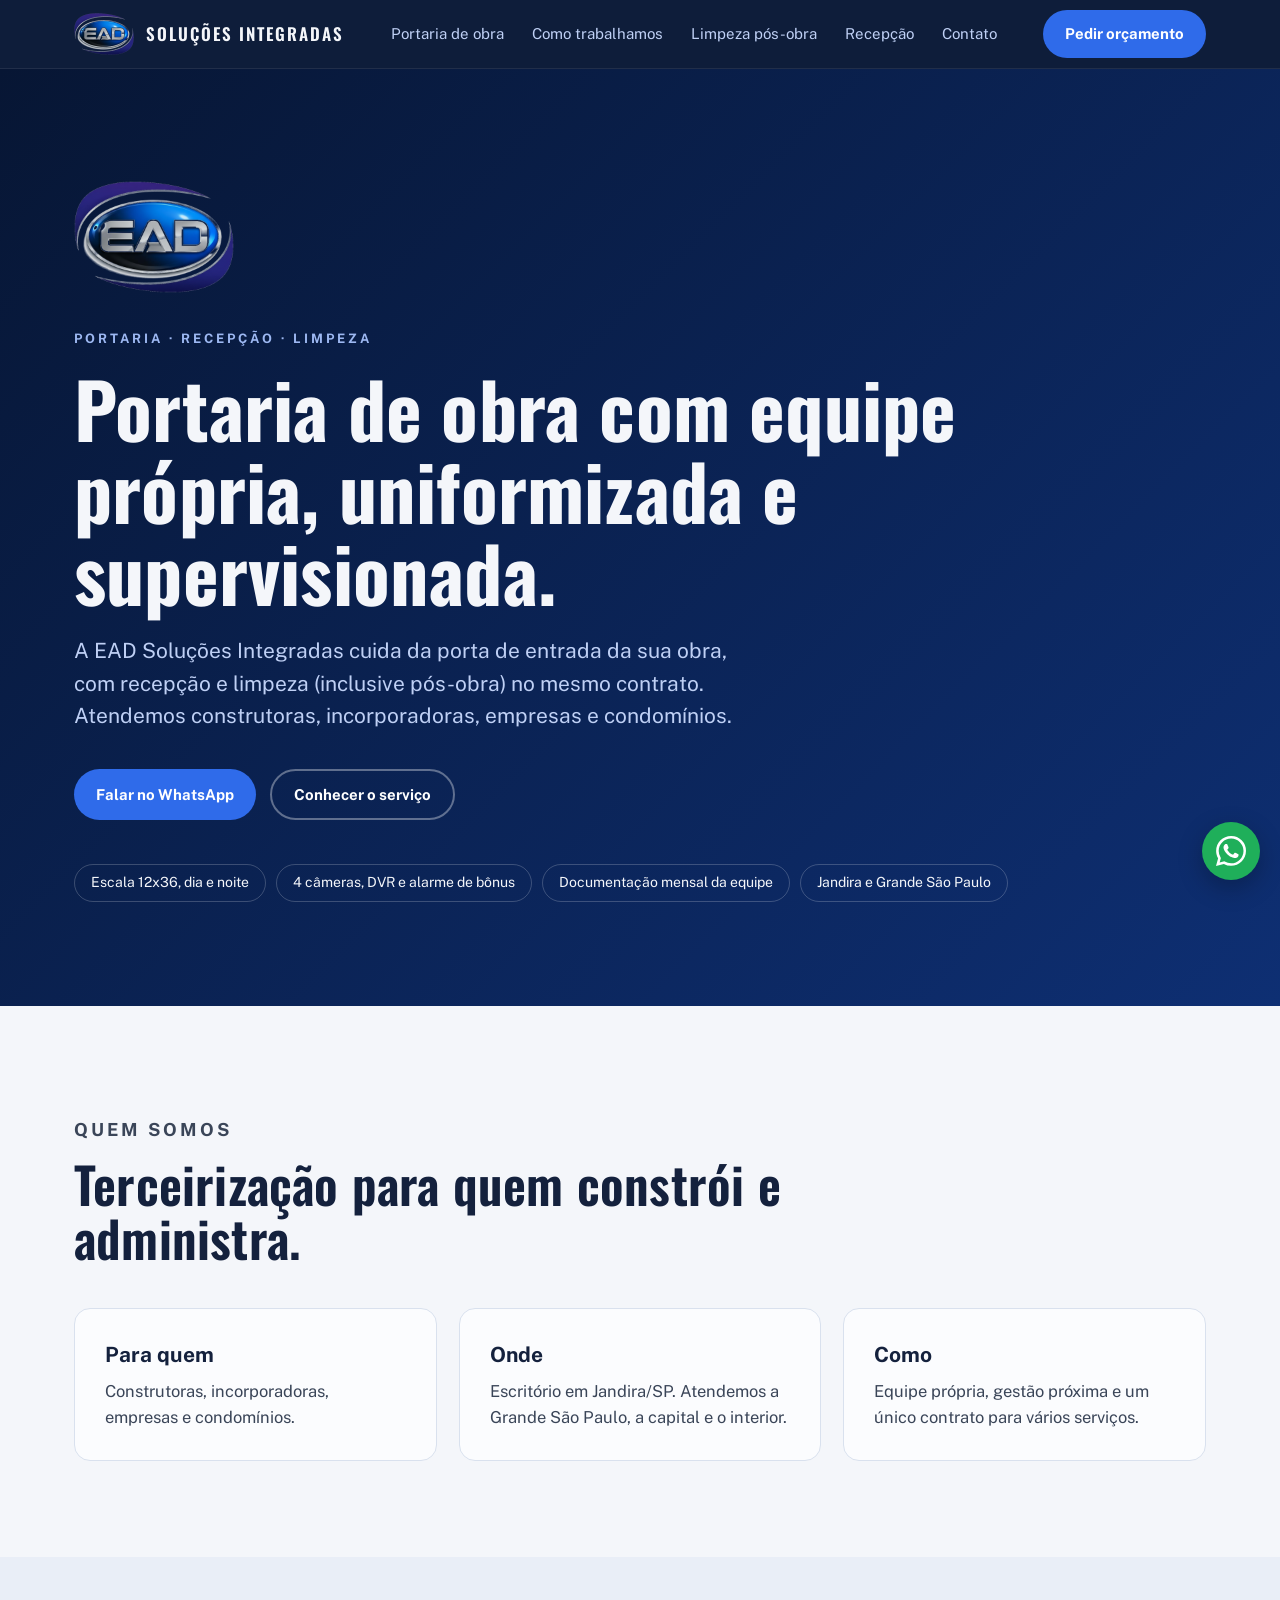
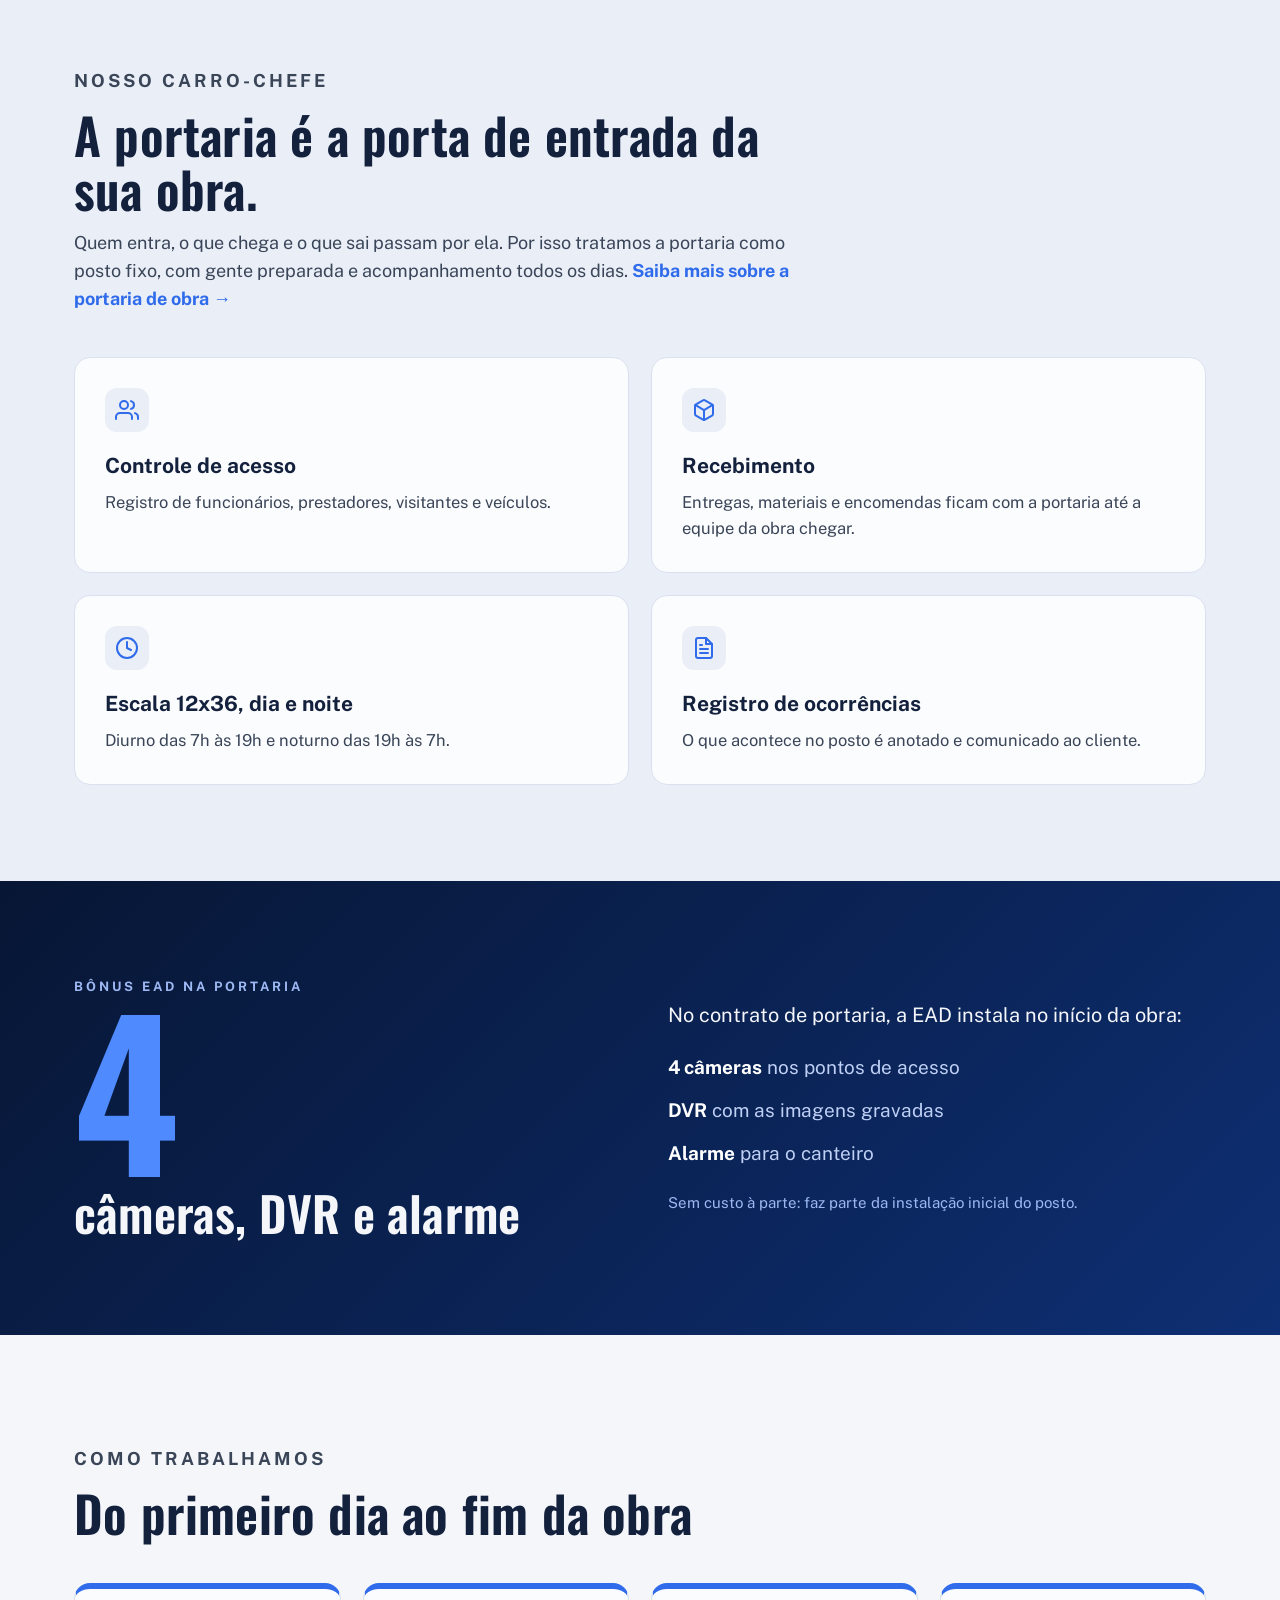
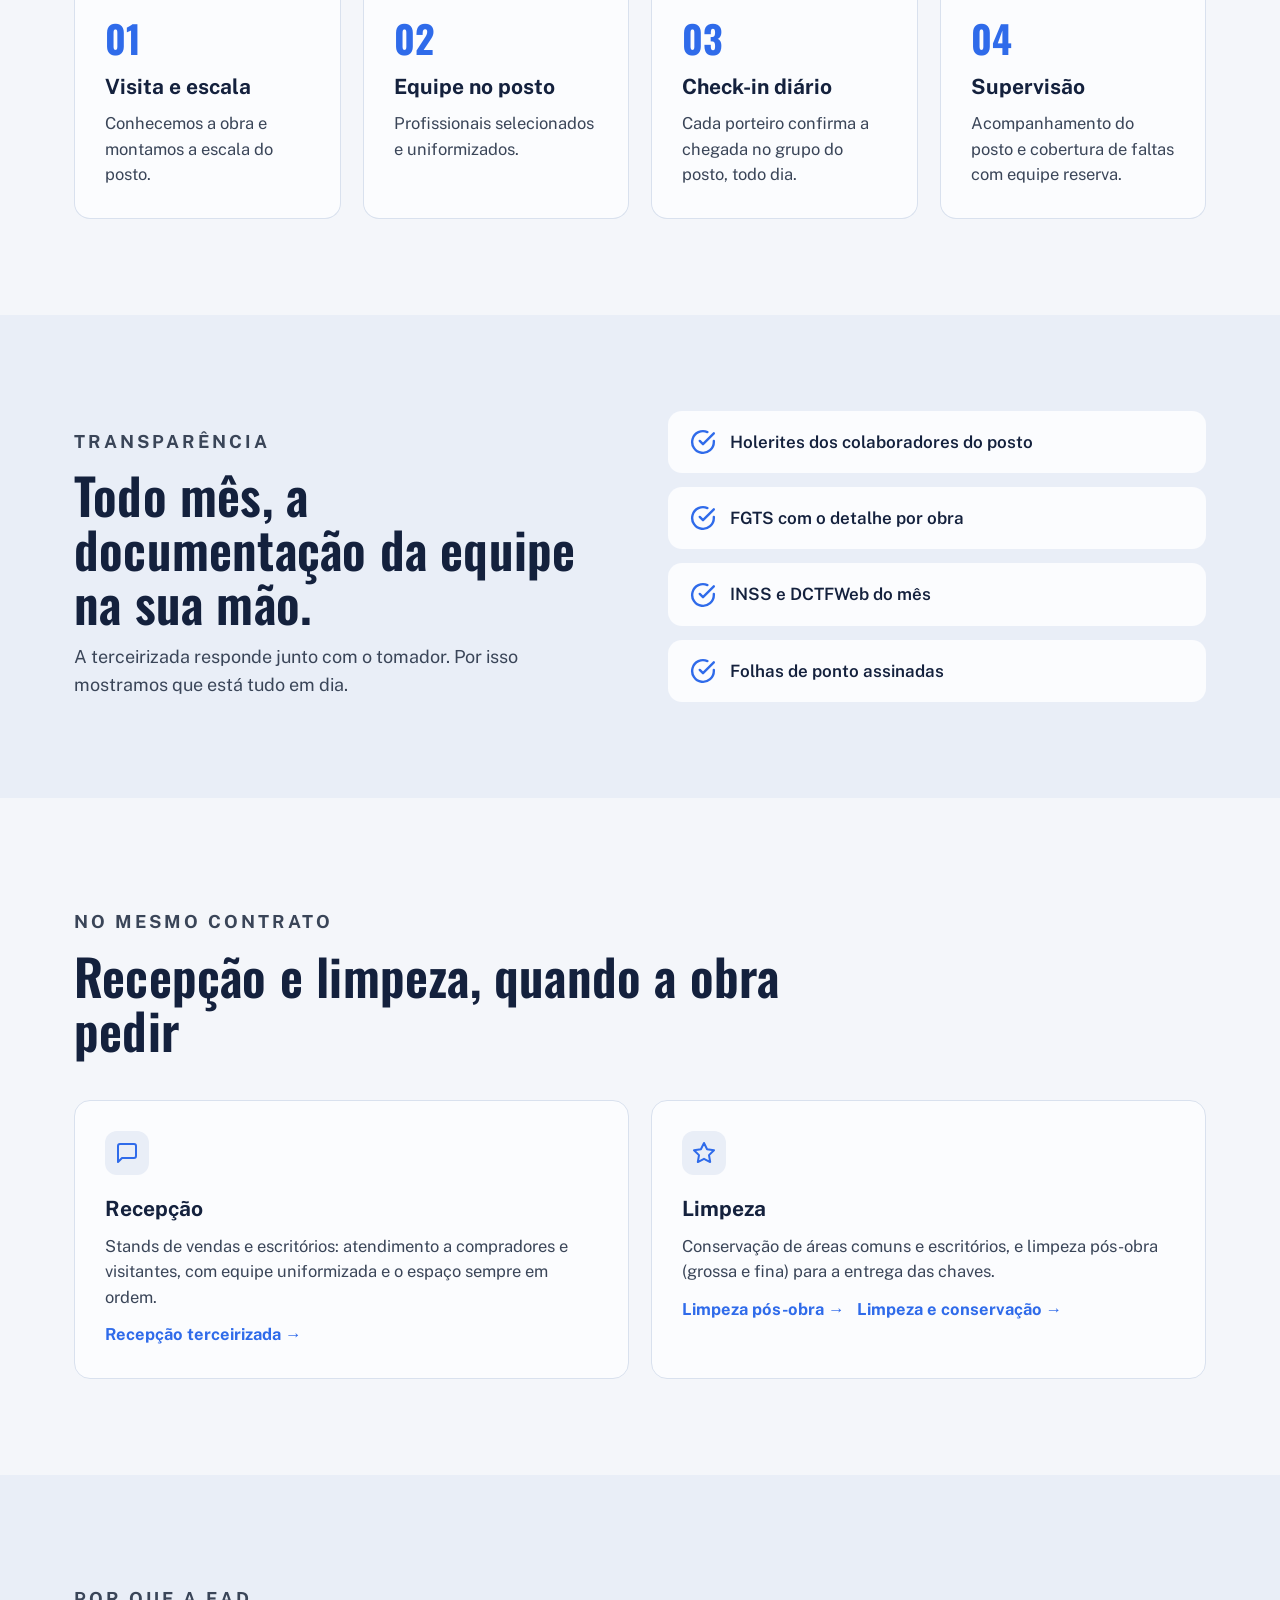
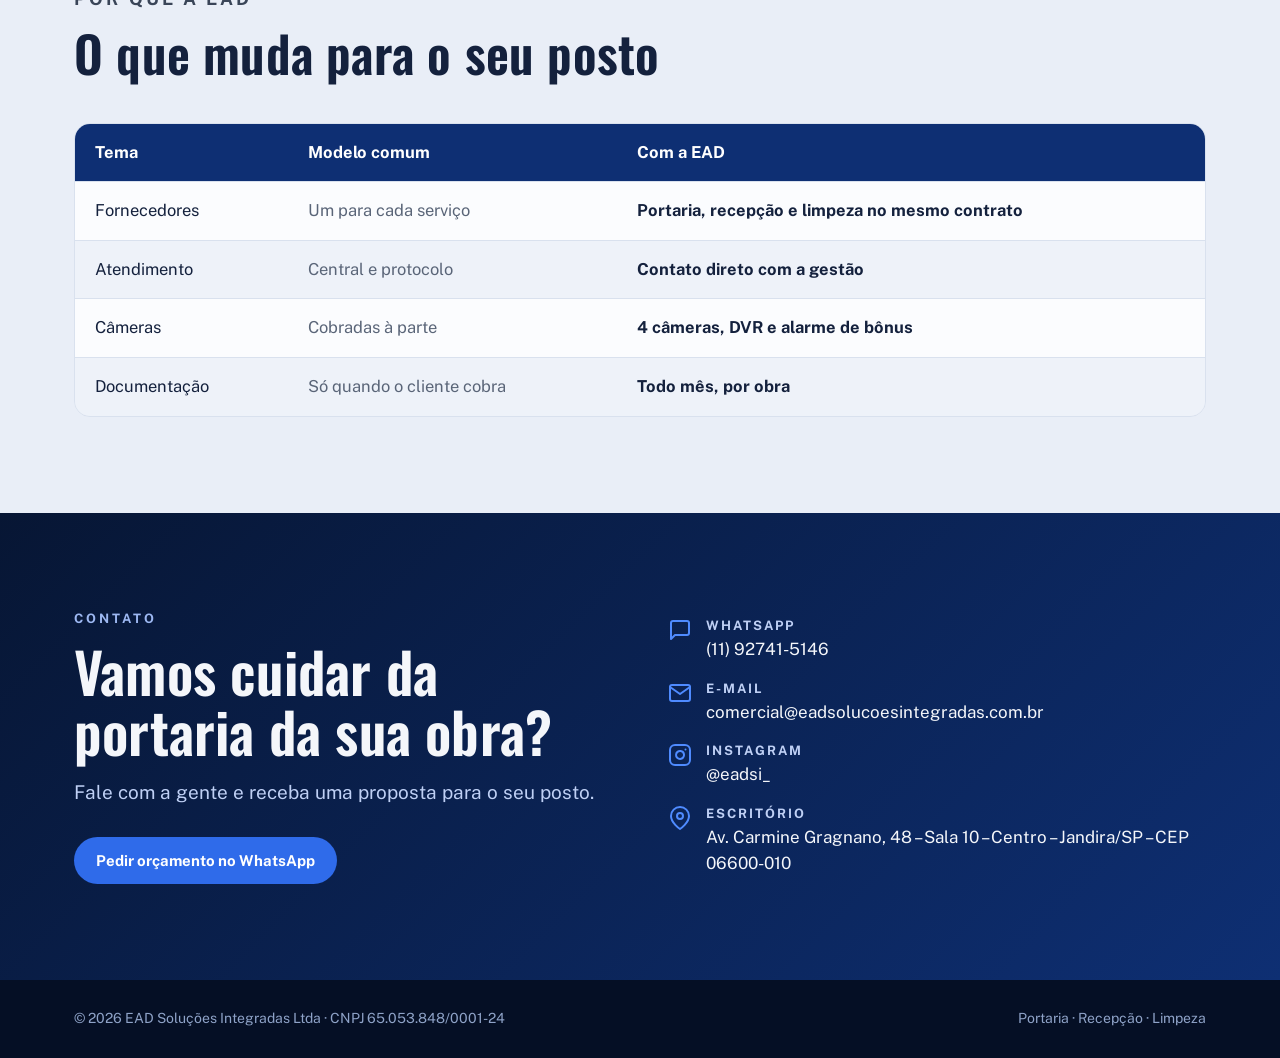
==== commit a797f0ba: "SEO: páginas de serviço, dados estruturados, sitemap e robots - Páginas: portaria de obra, limpeza p" ====
--- a/index.html
+++ b/index.html
@@ -3,8 +3,10 @@
 <head>
 <meta charset="UTF-8">
 <meta name="viewport" content="width=device-width, initial-scale=1.0">
-<title>EAD Soluções Integradas – Portaria de obra, recepção e limpeza</title>
-<meta name="description" content="Terceirização de portaria de obra, recepção e limpeza (inclusive pós-obra) para construtoras, incorporadoras, empresas e condomínios. Jandira e Grande São Paulo.">
+<title>Portaria de Obra, Limpeza Pós-Obra e Recepção | EAD Soluções Integradas – Jandira e Grande SP</title>
+<meta name="description" content="Empresa de terceirização de portaria de obra, porteiro 12x36, limpeza pós-obra, limpeza e conservação e recepção para construtoras, incorporadoras, empresas e condomínios. Jandira, Barueri, Carapicuíba, Osasco e São Paulo.">
+<link rel="canonical" href="https://www.eadsolucoesintegradas.com.br/">
+<meta name="keywords" content="portaria de obra, porteiro para obra, portaria terceirizada, controlador de acesso, limpeza pós-obra, limpeza pos obra, limpeza de obra, limpeza e conservação, recepcionista terceirizada, terceirização de serviços, Jandira, Barueri, Carapicuíba, Osasco, São Paulo">
 <meta property="og:title" content="EAD Soluções Integradas">
 <meta property="og:description" content="Portaria de obra com equipe própria, uniformizada e supervisionada. Recepção e limpeza no mesmo contrato.">
 <meta property="og:type" content="website">
@@ -14,87 +16,22 @@
 <meta name="theme-color" content="#071634">
 <link rel="preconnect" href="https://fonts.googleapis.com">
 <link href="https://fonts.googleapis.com/css2?family=Oswald:wght@500;600;700&family=Public+Sans:wght@400;600;700&display=swap" rel="stylesheet">
-<style>
-:root{--navy:#071634;--navy2:#0E2F73;--blue:#2F6BEA;--blue-l:#4F8BFF;--light:#F4F6FA;--light2:#E9EEF7;--card:#FBFCFE;--ink:#14213D;--body:#3A4558;--line:#D9E1EE;--soft:#BFD0F5;--max:1180px}
-*,*::before,*::after{margin:0;padding:0;box-sizing:border-box}
-html{scroll-behavior:smooth}
-body{background:var(--light);color:var(--ink);font-family:'Public Sans',Arial,sans-serif;line-height:1.55;-webkit-font-smoothing:antialiased}
-a{color:inherit;text-decoration:none}
-.wrap{max-width:var(--max);margin:0 auto;padding:0 24px}
-h1,h2,.display{font-family:'Oswald',Arial,sans-serif;font-weight:600;line-height:1.08;letter-spacing:.2px}
-.eyebrow{font-size:13px;font-weight:700;letter-spacing:3px;text-transform:uppercase;color:var(--blue)}
-.on-dark .eyebrow{color:#9DB8F2}
-section{padding:96px 0}
-/* nav */
-nav{position:sticky;top:0;z-index:50;background:rgba(7,22,52,.97);backdrop-filter:blur(10px);border-bottom:1px solid rgba(255,255,255,.08)}
-.nav-in{display:flex;align-items:center;justify-content:space-between;height:68px;gap:16px}
-.brand{display:flex;align-items:center;gap:12px;color:var(--light)}
-.seal{display:flex;align-items:center;justify-content:center;width:62px;height:36px;border:3px solid var(--blue-l);border-radius:50%;font-family:'Oswald',Arial,sans-serif;font-weight:700;font-style:italic;font-size:20px;color:var(--light)}
-.brand b{font-family:'Oswald',Arial,sans-serif;font-weight:600;letter-spacing:2px;font-size:17px}
-.links{display:flex;gap:28px;font-size:15px;color:var(--soft)}
-.links a:hover{color:#fff}
-.btn{display:inline-flex;align-items:center;gap:8px;background:var(--blue);color:#fff;font-weight:700;font-size:15px;padding:12px 22px;border-radius:999px;transition:background .2s,transform .2s}
-.btn:hover{background:#2459c9;transform:translateY(-1px)}
-.btn.ghost{background:transparent;border:2px solid rgba(255,255,255,.35)}
-.btn.ghost:hover{border-color:#fff;background:transparent}
-/* hero */
-.hero{background:linear-gradient(135deg,var(--navy) 0%,var(--navy2) 100%);color:var(--light);padding:112px 0 104px}
-.hero h1{font-size:clamp(40px,6.4vw,76px);font-weight:700;max-width:900px;margin:18px 0 22px}
-.hero p.lead{font-size:clamp(17px,2vw,21px);color:var(--soft);max-width:680px}
-.hero .ctas{display:flex;flex-wrap:wrap;gap:14px;margin-top:36px}
-.chips{display:flex;flex-wrap:wrap;gap:10px;margin-top:44px}
-.chip{font-size:14px;color:var(--light);border:1px solid rgba(255,255,255,.2);border-radius:999px;padding:7px 16px}
-/* grids/cards */
-.head{max-width:760px;margin-bottom:44px}
-.head h2{font-size:clamp(32px,4.4vw,50px);margin-top:12px}
-.head p{font-size:18px;color:var(--body);margin-top:14px}
-.grid{display:grid;gap:22px}
-.g2{grid-template-columns:repeat(2,1fr)}.g3{grid-template-columns:repeat(3,1fr)}.g4{grid-template-columns:repeat(4,1fr)}
-.card{background:var(--card);border:1px solid var(--line);border-radius:16px;padding:30px}
-.card h3{font-size:21px;font-weight:700;margin-bottom:8px}
-.card p{color:var(--body);font-size:16.5px}
-.ico{width:44px;height:44px;border-radius:12px;background:var(--light2);display:flex;align-items:center;justify-content:center;margin-bottom:18px;color:var(--blue)}
-.ico svg{width:24px;height:24px}
-.step{border-top:6px solid var(--blue)}
-.step .n{font-family:'Oswald',Arial,sans-serif;font-weight:700;font-size:38px;color:var(--blue);line-height:1;margin-bottom:14px}
-/* bonus */
-.bonus{background:linear-gradient(135deg,var(--navy) 0%,var(--navy2) 100%);color:var(--light)}
-.bonus .cols{display:grid;grid-template-columns:1fr 1fr;gap:56px;align-items:center}
-.big{font-family:'Oswald',Arial,sans-serif;font-weight:700;font-size:clamp(120px,16vw,200px);line-height:.9;color:var(--blue-l)}
-.bonus h2{font-size:clamp(32px,4vw,48px);margin-top:10px}
-.bonus ul{list-style:none;display:grid;gap:14px;margin:22px 0}
-.bonus li{font-size:19px;color:var(--soft)}.bonus li b{color:#fff}
-.bonus small{color:#9DB8F2;font-size:15px}
-/* transparency */
-.alt{background:var(--light2)}
-.checks{display:grid;gap:14px}
-.check{display:flex;align-items:center;gap:14px;background:var(--card);border-radius:14px;padding:18px 22px;font-weight:600;font-size:17px}
-.check svg{flex:none;width:26px;height:26px;color:var(--blue)}
-.two{display:grid;grid-template-columns:1fr 1fr;gap:56px;align-items:center}
-/* table */
-.cmp{width:100%;border-collapse:separate;border-spacing:0;border:1px solid var(--line);border-radius:16px;overflow:hidden;font-size:16.5px}
-.cmp th{background:var(--navy2);color:#fff;text-align:left;padding:16px 20px;font-weight:700}
-.cmp td{padding:16px 20px;border-top:1px solid var(--line);background:var(--card)}
-.cmp tr:nth-child(odd) td{background:#EEF2F9}
-.cmp td:nth-child(2){color:#5A6578}.cmp td:nth-child(3){font-weight:700}
-/* contact */
-.contact{background:linear-gradient(135deg,var(--navy) 0%,var(--navy2) 100%);color:var(--light)}
-.contact h2{font-size:clamp(34px,4.6vw,56px)}
-.contact .lead{color:var(--soft);font-size:19px;margin:16px 0 30px}
-.clist{display:grid;gap:16px}
-.citem{display:flex;gap:14px;align-items:flex-start;font-size:17px}
-.citem svg{flex:none;width:24px;height:24px;color:var(--blue-l);margin-top:2px}
-.citem span{color:var(--soft);display:block;font-size:13px;letter-spacing:2px;text-transform:uppercase;font-weight:700}
-.citem a:hover{text-decoration:underline}
-.citem div{min-width:0;overflow-wrap:anywhere}
-.two>*{min-width:0}
-footer{background:#050f25;color:#8FA3C8;font-size:14px;padding:28px 0}
-.foot{display:flex;flex-wrap:wrap;gap:12px;justify-content:space-between}
-.wa{position:fixed;right:20px;bottom:20px;z-index:60;width:58px;height:58px;border-radius:50%;background:#1FAF5A;display:flex;align-items:center;justify-content:center;box-shadow:0 8px 24px rgba(0,0,0,.25)}
-.wa svg{width:30px;height:30px;color:#fff}
-@media (max-width:900px){.g3,.g4{grid-template-columns:1fr 1fr}.bonus .cols,.two{grid-template-columns:1fr;gap:32px}.links{display:none}}
-@media (max-width:600px){section{padding:72px 0}.g2,.g3,.g4{grid-template-columns:1fr}.hero{padding:80px 0 76px}.nav-in .btn{padding:10px 16px;font-size:14px}.brand b{display:none}.cmp{font-size:15px}.cmp th,.cmp td{padding:12px 12px}}
-</style>
+<link rel="stylesheet" href="/style.css">
+<script type="application/ld+json">
+{"@context":"https://schema.org","@type":"LocalBusiness","@id":"https://www.eadsolucoesintegradas.com.br/#empresa",
+"name":"EAD Soluções Integradas","legalName":"EAD Soluções Integradas Ltda","taxID":"65.053.848/0001-24",
+"description":"Terceirização de portaria de obra, limpeza pós-obra, limpeza e conservação e recepção para construtoras, incorporadoras, empresas e condomínios.",
+"url":"https://www.eadsolucoesintegradas.com.br/","logo":"https://www.eadsolucoesintegradas.com.br/logo-ead-web.png","image":"https://www.eadsolucoesintegradas.com.br/og-ead.jpg",
+"telephone":"+55-11-92741-5146","email":"comercial@eadsolucoesintegradas.com.br",
+"address":{"@type":"PostalAddress","streetAddress":"Av. Carmine Gragnano, 48 – Sala 10 – Centro","addressLocality":"Jandira","addressRegion":"SP","postalCode":"06600-010","addressCountry":"BR"},
+"areaServed":["Jandira","Barueri","Carapicuíba","Osasco","Itapevi","Cotia","Santana de Parnaíba","São Paulo","Grande São Paulo"],
+"sameAs":["https://www.instagram.com/eadsi_/"],
+"hasOfferCatalog":{"@type":"OfferCatalog","name":"Serviços","itemListElement":[
+{"@type":"Offer","itemOffered":{"@type":"Service","name":"Portaria de obra","url":"https://www.eadsolucoesintegradas.com.br/portaria-de-obra/"}},
+{"@type":"Offer","itemOffered":{"@type":"Service","name":"Limpeza pós-obra","url":"https://www.eadsolucoesintegradas.com.br/limpeza-pos-obra/"}},
+{"@type":"Offer","itemOffered":{"@type":"Service","name":"Limpeza e conservação","url":"https://www.eadsolucoesintegradas.com.br/limpeza-e-conservacao/"}},
+{"@type":"Offer","itemOffered":{"@type":"Service","name":"Recepção terceirizada","url":"https://www.eadsolucoesintegradas.com.br/recepcao-terceirizada/"}}]}}
+</script>
 </head>
 <body>
 
@@ -102,9 +39,10 @@
   <div class="wrap nav-in">
     <a class="brand" href="#inicio" aria-label="EAD Soluções Integradas – início"><img src="logo-ead-web.png" alt="EAD" width="60" height="42" style="height:42px;width:auto"><b>SOLUÇÕES INTEGRADAS</b></a>
     <div class="links">
-      <a href="#portaria">Portaria</a>
-      <a href="#como">Como trabalhamos</a>
-      <a href="#servicos">Recepção e limpeza</a>
+      <a href="/portaria-de-obra/">Portaria de obra</a>
+      <a href="/#como">Como trabalhamos</a>
+      <a href="/limpeza-pos-obra/">Limpeza pós-obra</a>
+      <a href="/recepcao-terceirizada/">Recepção</a>
       <a href="#contato">Contato</a>
     </div>
     <a class="btn" href="https://wa.me/5511927415146?text=Ol%C3%A1%2C%20gostaria%20de%20um%20or%C3%A7amento%20com%20a%20EAD." target="_blank" rel="noopener">Pedir orçamento</a>
@@ -149,7 +87,7 @@
     <div class="head">
       <p class="eyebrow">Nosso carro-chefe</p>
       <h2>A portaria é a porta de entrada da sua obra.</h2>
-      <p>Quem entra, o que chega e o que sai passam por ela. Por isso tratamos a portaria como posto fixo, com gente preparada e acompanhamento todos os dias.</p>
+      <p>Quem entra, o que chega e o que sai passam por ela. Por isso tratamos a portaria como posto fixo, com gente preparada e acompanhamento todos os dias. <a href="/portaria-de-obra/" style="color:var(--blue);font-weight:700">Saiba mais sobre a portaria de obra →</a></p>
     </div>
     <div class="grid g2">
       <div class="card"><div class="ico"><svg viewBox="0 0 24 24" fill="none" stroke="currentColor" stroke-width="2" stroke-linecap="round" stroke-linejoin="round"><path d="M17 21v-2a4 4 0 0 0-4-4H5a4 4 0 0 0-4 4v2"/><circle cx="9" cy="7" r="4"/><path d="M23 21v-2a4 4 0 0 0-3-3.87M16 3.13a4 4 0 0 1 0 7.75"/></svg></div><h3>Controle de acesso</h3><p>Registro de funcionários, prestadores, visitantes e veículos.</p></div>
@@ -217,8 +155,8 @@
       <h2>Recepção e limpeza, quando a obra pedir</h2>
     </div>
     <div class="grid g2">
-      <div class="card"><div class="ico"><svg viewBox="0 0 24 24" fill="none" stroke="currentColor" stroke-width="2" stroke-linecap="round" stroke-linejoin="round"><path d="M21 15a2 2 0 0 1-2 2H7l-4 4V5a2 2 0 0 1 2-2h14a2 2 0 0 1 2 2z"/></svg></div><h3>Recepção</h3><p>Stands de vendas e escritórios: atendimento a compradores e visitantes, com equipe uniformizada e o espaço sempre em ordem.</p></div>
-      <div class="card"><div class="ico"><svg viewBox="0 0 24 24" fill="none" stroke="currentColor" stroke-width="2" stroke-linecap="round" stroke-linejoin="round"><path d="m12 2 3.09 6.26L22 9.27l-5 4.87 1.18 6.88L12 17.77l-6.18 3.25L7 14.14 2 9.27l6.91-1.01z"/></svg></div><h3>Limpeza</h3><p>Conservação de áreas comuns e escritórios, e limpeza pós-obra (grossa e fina) para a entrega das chaves.</p></div>
+      <div class="card"><div class="ico"><svg viewBox="0 0 24 24" fill="none" stroke="currentColor" stroke-width="2" stroke-linecap="round" stroke-linejoin="round"><path d="M21 15a2 2 0 0 1-2 2H7l-4 4V5a2 2 0 0 1 2-2h14a2 2 0 0 1 2 2z"/></svg></div><h3>Recepção</h3><p>Stands de vendas e escritórios: atendimento a compradores e visitantes, com equipe uniformizada e o espaço sempre em ordem.</p><p style="margin-top:12px"><a href="/recepcao-terceirizada/" style="color:var(--blue);font-weight:700">Recepção terceirizada →</a></p></div>
+      <div class="card"><div class="ico"><svg viewBox="0 0 24 24" fill="none" stroke="currentColor" stroke-width="2" stroke-linecap="round" stroke-linejoin="round"><path d="m12 2 3.09 6.26L22 9.27l-5 4.87 1.18 6.88L12 17.77l-6.18 3.25L7 14.14 2 9.27l6.91-1.01z"/></svg></div><h3>Limpeza</h3><p>Conservação de áreas comuns e escritórios, e limpeza pós-obra (grossa e fina) para a entrega das chaves.</p><p style="margin-top:12px"><a href="/limpeza-pos-obra/" style="color:var(--blue);font-weight:700">Limpeza pós-obra →</a> &nbsp; <a href="/limpeza-e-conservacao/" style="color:var(--blue);font-weight:700">Limpeza e conservação →</a></p></div>
     </div>
   </div>
 </section>
--- a/style.css
+++ b/style.css
@@ -0,0 +1,88 @@
+:root{--navy:#071634;--navy2:#0E2F73;--blue:#2F6BEA;--blue-l:#4F8BFF;--light:#F4F6FA;--light2:#E9EEF7;--card:#FBFCFE;--ink:#14213D;--body:#3A4558;--line:#D9E1EE;--soft:#BFD0F5;--max:1180px}
+*,*::before,*::after{margin:0;padding:0;box-sizing:border-box}
+html{scroll-behavior:smooth}
+body{background:var(--light);color:var(--ink);font-family:'Public Sans',Arial,sans-serif;line-height:1.55;-webkit-font-smoothing:antialiased}
+a{color:inherit;text-decoration:none}
+.wrap{max-width:var(--max);margin:0 auto;padding:0 24px}
+h1,h2,.display{font-family:'Oswald',Arial,sans-serif;font-weight:600;line-height:1.08;letter-spacing:.2px}
+.eyebrow{font-size:13px;font-weight:700;letter-spacing:3px;text-transform:uppercase;color:var(--blue)}
+.on-dark .eyebrow{color:#9DB8F2}
+section{padding:96px 0}
+/* nav */
+nav{position:sticky;top:0;z-index:50;background:rgba(7,22,52,.97);backdrop-filter:blur(10px);border-bottom:1px solid rgba(255,255,255,.08)}
+.nav-in{display:flex;align-items:center;justify-content:space-between;height:68px;gap:16px}
+.brand{display:flex;align-items:center;gap:12px;color:var(--light)}
+.seal{display:flex;align-items:center;justify-content:center;width:62px;height:36px;border:3px solid var(--blue-l);border-radius:50%;font-family:'Oswald',Arial,sans-serif;font-weight:700;font-style:italic;font-size:20px;color:var(--light)}
+.brand b{font-family:'Oswald',Arial,sans-serif;font-weight:600;letter-spacing:2px;font-size:17px}
+.links{display:flex;gap:28px;font-size:15px;color:var(--soft)}
+.links a:hover{color:#fff}
+.btn{display:inline-flex;align-items:center;gap:8px;background:var(--blue);color:#fff;font-weight:700;font-size:15px;padding:12px 22px;border-radius:999px;transition:background .2s,transform .2s}
+.btn:hover{background:#2459c9;transform:translateY(-1px)}
+.btn.ghost{background:transparent;border:2px solid rgba(255,255,255,.35)}
+.btn.ghost:hover{border-color:#fff;background:transparent}
+/* hero */
+.hero{background:linear-gradient(135deg,var(--navy) 0%,var(--navy2) 100%);color:var(--light);padding:112px 0 104px}
+.hero h1{font-size:clamp(40px,6.4vw,76px);font-weight:700;max-width:900px;margin:18px 0 22px}
+.hero p.lead{font-size:clamp(17px,2vw,21px);color:var(--soft);max-width:680px}
+.hero .ctas{display:flex;flex-wrap:wrap;gap:14px;margin-top:36px}
+.chips{display:flex;flex-wrap:wrap;gap:10px;margin-top:44px}
+.chip{font-size:14px;color:var(--light);border:1px solid rgba(255,255,255,.2);border-radius:999px;padding:7px 16px}
+/* grids/cards */
+.head{max-width:760px;margin-bottom:44px}
+.head h2{font-size:clamp(32px,4.4vw,50px);margin-top:12px}
+.head p{font-size:18px;color:var(--body);margin-top:14px}
+.grid{display:grid;gap:22px}
+.g2{grid-template-columns:repeat(2,1fr)}.g3{grid-template-columns:repeat(3,1fr)}.g4{grid-template-columns:repeat(4,1fr)}
+.card{background:var(--card);border:1px solid var(--line);border-radius:16px;padding:30px}
+.card h3{font-size:21px;font-weight:700;margin-bottom:8px}
+.card p{color:var(--body);font-size:16.5px}
+.ico{width:44px;height:44px;border-radius:12px;background:var(--light2);display:flex;align-items:center;justify-content:center;margin-bottom:18px;color:var(--blue)}
+.ico svg{width:24px;height:24px}
+.step{border-top:6px solid var(--blue)}
+.step .n{font-family:'Oswald',Arial,sans-serif;font-weight:700;font-size:38px;color:var(--blue);line-height:1;margin-bottom:14px}
+/* bonus */
+.bonus{background:linear-gradient(135deg,var(--navy) 0%,var(--navy2) 100%);color:var(--light)}
+.bonus .cols{display:grid;grid-template-columns:1fr 1fr;gap:56px;align-items:center}
+.big{font-family:'Oswald',Arial,sans-serif;font-weight:700;font-size:clamp(120px,16vw,200px);line-height:.9;color:var(--blue-l)}
+.bonus h2{font-size:clamp(32px,4vw,48px);margin-top:10px}
+.bonus ul{list-style:none;display:grid;gap:14px;margin:22px 0}
+.bonus li{font-size:19px;color:var(--soft)}.bonus li b{color:#fff}
+.bonus small{color:#9DB8F2;font-size:15px}
+/* transparency */
+.alt{background:var(--light2)}
+.checks{display:grid;gap:14px}
+.check{display:flex;align-items:center;gap:14px;background:var(--card);border-radius:14px;padding:18px 22px;font-weight:600;font-size:17px}
+.check svg{flex:none;width:26px;height:26px;color:var(--blue)}
+.two{display:grid;grid-template-columns:1fr 1fr;gap:56px;align-items:center}
+/* table */
+.cmp{width:100%;border-collapse:separate;border-spacing:0;border:1px solid var(--line);border-radius:16px;overflow:hidden;font-size:16.5px}
+.cmp th{background:var(--navy2);color:#fff;text-align:left;padding:16px 20px;font-weight:700}
+.cmp td{padding:16px 20px;border-top:1px solid var(--line);background:var(--card)}
+.cmp tr:nth-child(odd) td{background:#EEF2F9}
+.cmp td:nth-child(2){color:#5A6578}.cmp td:nth-child(3){font-weight:700}
+/* contact */
+.contact{background:linear-gradient(135deg,var(--navy) 0%,var(--navy2) 100%);color:var(--light)}
+.contact h2{font-size:clamp(34px,4.6vw,56px)}
+.contact .lead{color:var(--soft);font-size:19px;margin:16px 0 30px}
+.clist{display:grid;gap:16px}
+.citem{display:flex;gap:14px;align-items:flex-start;font-size:17px}
+.citem svg{flex:none;width:24px;height:24px;color:var(--blue-l);margin-top:2px}
+.citem span{color:var(--soft);display:block;font-size:13px;letter-spacing:2px;text-transform:uppercase;font-weight:700}
+.citem a:hover{text-decoration:underline}
+.citem div{min-width:0;overflow-wrap:anywhere}
+.two>*{min-width:0}
+footer{background:#050f25;color:#8FA3C8;font-size:14px;padding:28px 0}
+.foot{display:flex;flex-wrap:wrap;gap:12px;justify-content:space-between}
+.wa{position:fixed;right:20px;bottom:20px;z-index:60;width:58px;height:58px;border-radius:50%;background:#1FAF5A;display:flex;align-items:center;justify-content:center;box-shadow:0 8px 24px rgba(0,0,0,.25)}
+.wa svg{width:30px;height:30px;color:#fff}
+@media (max-width:900px){.g3,.g4{grid-template-columns:1fr 1fr}.bonus .cols,.two{grid-template-columns:1fr;gap:32px}.links{display:none}}
+@media (max-width:600px){section{padding:72px 0}.g2,.g3,.g4{grid-template-columns:1fr}.hero{padding:80px 0 76px}.nav-in .btn{padding:10px 16px;font-size:14px}.brand b{display:none}.cmp{font-size:15px}.cmp th,.cmp td{padding:12px 12px}}
+
+.breadcrumb{font-size:14px;color:#9DB8F2;margin-bottom:14px}.breadcrumb a:hover{color:#fff}
+.prose{max-width:820px}.prose p{font-size:17.5px;color:var(--body);margin-bottom:16px}
+.prose h2{font-size:clamp(26px,3.4vw,36px);margin:36px 0 14px;color:var(--ink)}
+.cities{display:flex;flex-wrap:wrap;gap:10px;margin-top:8px}.cities span{background:var(--card);border:1px solid var(--line);border-radius:999px;padding:7px 16px;font-size:15px}
+.faq details{background:var(--card);border:1px solid var(--line);border-radius:14px;padding:18px 22px;margin-bottom:12px}
+.faq summary{font-weight:700;cursor:pointer;font-size:17px}.faq details p{margin-top:10px;color:var(--body)}
+.more{display:grid;gap:16px;grid-template-columns:repeat(3,1fr)}.more a{display:block}
+@media (max-width:900px){.more{grid-template-columns:1fr}}
